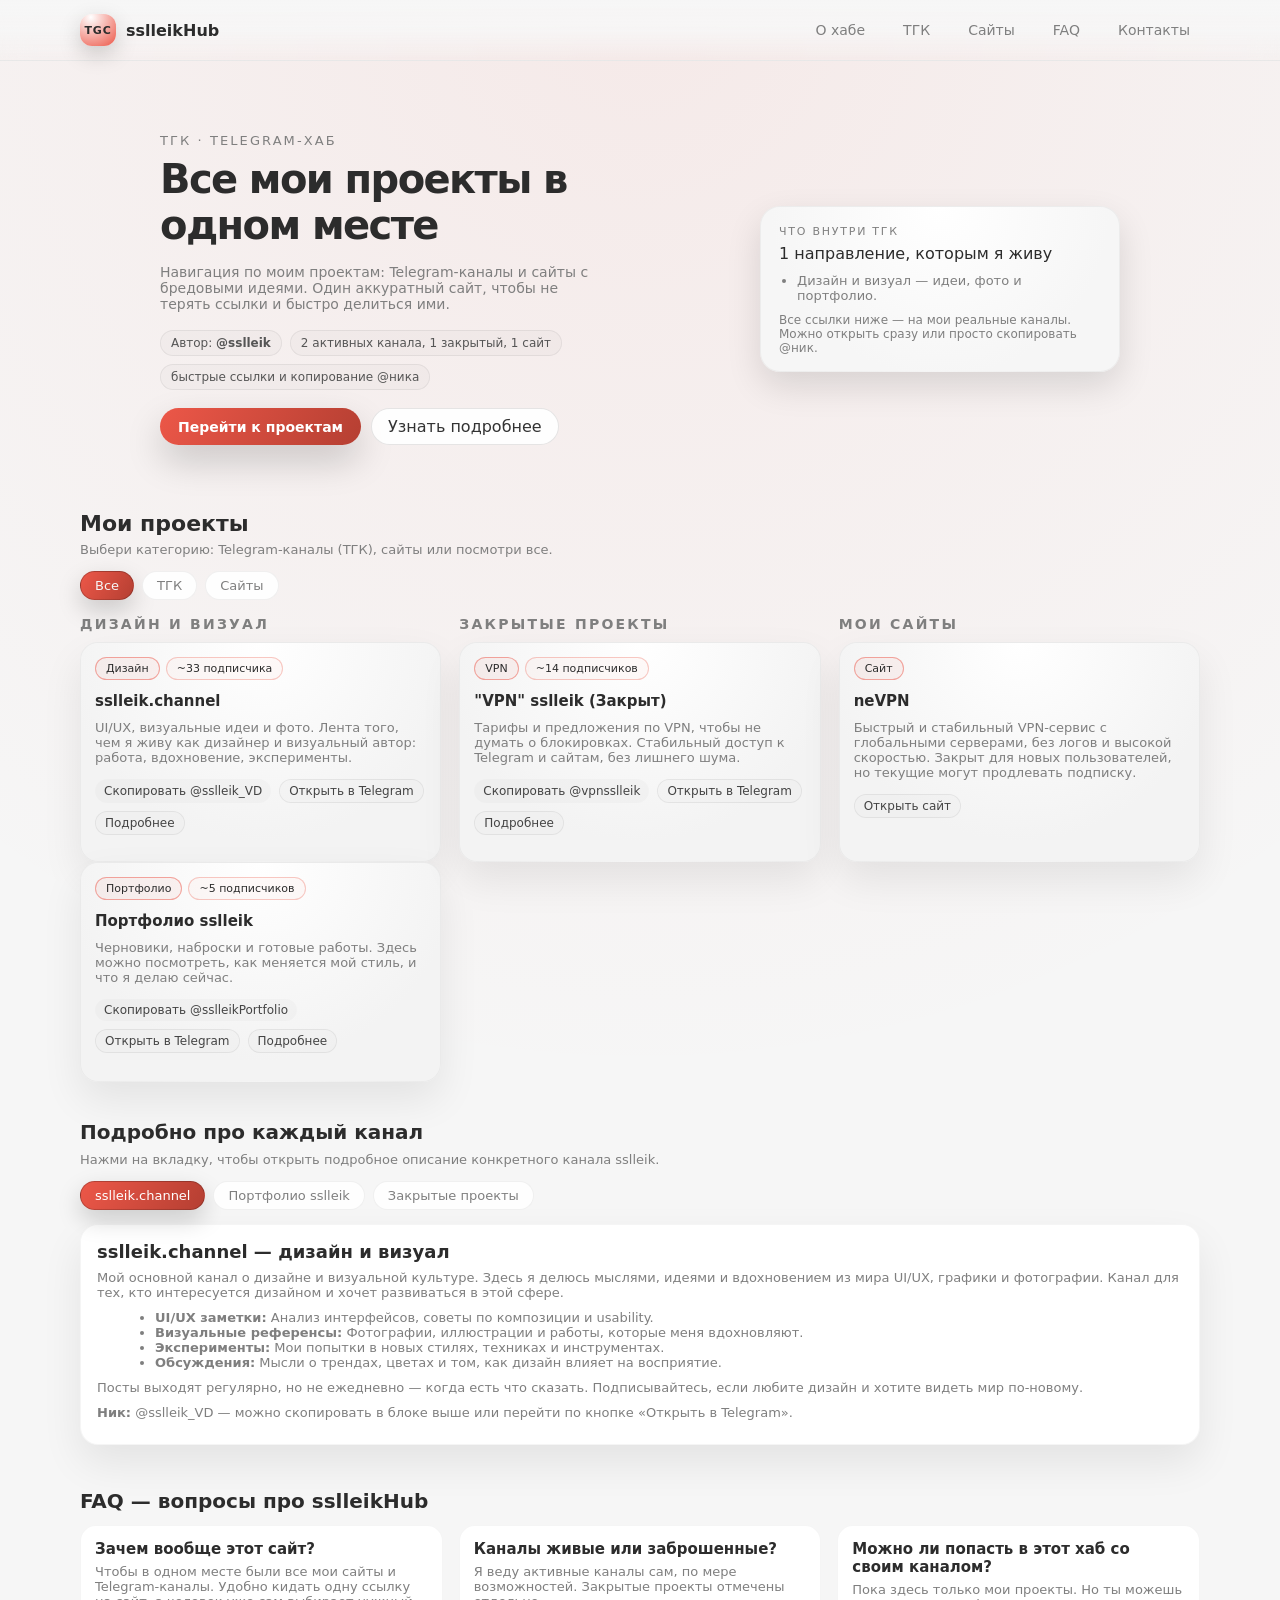
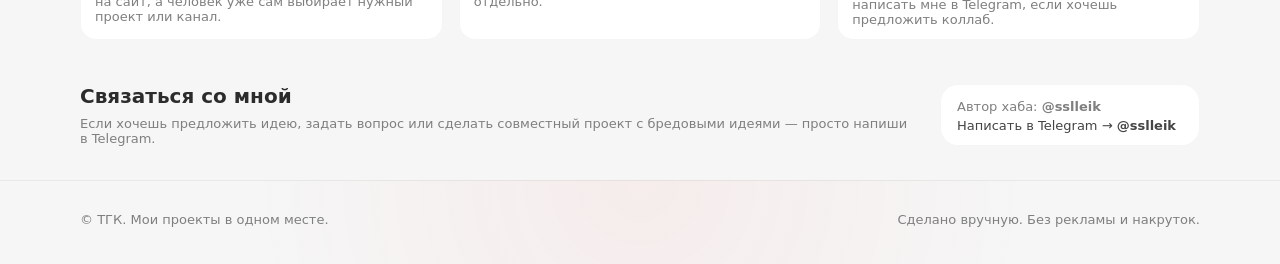
==== index.html @ 674338e8 "Add files via upload" ====
<!DOCTYPE html>
<html lang="ru">
<head>
  <meta charset="UTF-8" />
  <meta name="viewport" content="width=device-width, initial-scale=1.0" />
  <meta name="author" content="sslleik" />
  <meta name="description" content="ТГК — навигация по моим сайтам и Telegram-каналам: дизайн, портфолио и бредовые идеи." />
  <meta name="keywords" content="Telegram, каналы, ТГК, дизайн, портфолио" />
  <meta property="og:title" content="ТГК — мои проекты" />
  <meta property="og:description" content="Все мои Telegram‑каналы и сайты в одном месте" />
  <meta property="og:type" content="website" />
  <title>ТГК — мои проекты</title>
  <link rel="preload" href="styles.css" as="style" />
  <link rel="preload" href="styles.css" as="style" />
  <link rel="stylesheet" href="styles.css" />
  <link rel="preload" href="app.js" as="script" />
</head>
<body>
  <header class="site-header">
    <div class="container header-inner">
      <a href="index.html" class="logo">
        <span class="logo-mark">TGC</span>
        <span class="logo-text">sslleikHub</span>
      </a>
      <nav class="main-nav">
        <a href="index.html#about">О хабе</a>
        <a href="tgk.html">ТГК</a>
        <a href="sites.html">Сайты</a>
        <a href="index.html#faq">FAQ</a>
        <a href="index.html#contact">Контакты</a>
      </nav>
    </div>
  </header>

  <main>
    <section class="hero" id="about">
      <div class="container hero-inner">
        <div class="hero-text">
          <p class="hero-kicker">ТГК · Telegram‑хаб</p>
          <h1>Все мои проекты в одном месте</h1>
          <p class="hero-sub">
            Навигация по моим проектам: Telegram-каналы и сайты с бредовыми идеями.
            Один аккуратный сайт, чтобы не терять ссылки и быстро делиться ими.
          </p>
          <div class="hero-meta">
            <span>Автор: <strong>@sslleik</strong></span>
            <span>2 активных канала, 1 закрытый, 1 сайт</span>
            <span>быстрые ссылки и копирование @ника</span>
          </div>
          <div class="hero-actions">
            <a href="#catalog" class="hero-cta">Перейти к проектам</a>
            <button class="hero-ghost" data-scroll="#faq">Узнать подробнее</button>
          </div>
        </div>
        <div class="hero-panel">
          <div class="hero-panel-inner">
            <p class="hero-panel-label">Что внутри ТГК</p>
            <p class="hero-panel-title">1 направление, которым я живу</p>
            <ul class="hero-panel-list">
              <li>Дизайн и визуал — идеи, фото и портфолио.</li>
            </ul>
            <p class="hero-panel-note">
              Все ссылки ниже — на мои реальные каналы. Можно открыть сразу или
              просто скопировать @ник.
            </p>
          </div>
        </div>
      </div>
    </section>

    <section class="catalog" id="catalog">
      <div class="container">
        <div class="catalog-head">
          <h2>Мои проекты</h2>
          <p>Выбери категорию: Telegram-каналы (ТГК), сайты или посмотри все.</p>
        </div>

        <div class="catalog-tabs">
          <button class="tab-btn active" data-tab="all">Все</button>
          <button class="tab-btn" data-tab="tgk">ТГК</button>
          <button class="tab-btn" data-tab="sites">Сайты</button>
        </div>

        <div class="catalog-columns">
          <div class="catalog-column" data-tab-group="tgk">
            <h3>Дизайн и визуал</h3>

            <article class="card">
              <div class="card-header">
                <span class="pill">Дизайн</span>
                <span class="pill pill-light">~33 подписчика</span>
              </div>
              <h4>sslleik.channel</h4>
              <p>
                UI/UX, визуальные идеи и фото. Лента того, чем я живу как дизайнер и визуальный автор:
                работа, вдохновение, эксперименты.
              </p>
              <div class="card-footer">
                <button class="copy-handle" data-handle="@sslleik_VD">Скопировать @sslleik_VD</button>
                <a href="https://t.me/sslleik_VD" target="_blank" rel="noopener noreferrer">Открыть в Telegram</a>
                <a href="channel-sslleik.html">Подробнее</a>
              </div>
            </article>

            <article class="card">
              <div class="card-header">
                <span class="pill">Портфолио</span>
                <span class="pill pill-light">~5 подписчиков</span>
              </div>
              <h4>Портфолио sslleik</h4>
              <p>
                Черновики, наброски и готовые работы. Здесь можно посмотреть, как меняется мой стиль,
                и что я делаю сейчас.
              </p>
              <div class="card-footer">
                <button class="copy-handle" data-handle="@sslleikPortfolio">Скопировать @sslleikPortfolio</button>
                <a href="https://t.me/sslleikPortfolio" target="_blank" rel="noopener noreferrer">Открыть в Telegram</a>
                <a href="channel-portfolio.html">Подробнее</a>
              </div>
            </article>
          </div>

          <div class="catalog-column" data-tab-group="tgk">
            <h3>Закрытые проекты</h3>

            <article class="card">
              <div class="card-header">
                <span class="pill">VPN</span>
                <span class="pill pill-light">~14 подписчиков</span>
              </div>
              <h4>"VPN" sslleik (Закрыт)</h4>
              <p>
                Тарифы и предложения по VPN, чтобы не думать о блокировках.
                Стабильный доступ к Telegram и сайтам, без лишнего шума.
              </p>
              <div class="card-footer">
                <button class="copy-handle" data-handle="@vpnsslleik">Скопировать @vpnsslleik</button>
                <a href="https://t.me/vpnsslleik" target="_blank" rel="noopener noreferrer">Открыть в Telegram</a>
                <a href="channel-vpn.html">Подробнее</a>
              </div>
            </article>
          </div>

          <div class="catalog-column" data-tab-group="sites">
            <h3>Мои сайты</h3>
            <article class="card">
              <div class="card-header">
                <span class="pill">Сайт</span>
              </div>
              <h4>neVPN</h4>
              <p>
                Быстрый и стабильный VPN-сервис с глобальными серверами, без логов и высокой скоростью. Закрыт для новых пользователей, но текущие могут продлевать подписку.
              </p>
              <div class="card-footer">
                <a href="https://sslleik.github.io/neVPN/" target="_blank" rel="noopener noreferrer">Открыть сайт</a>
              </div>
            </article>
          </div>
        </div>
      </div>
    </section>

    <section class="channels-tabs-section">
      <div class="container">
        <h2>Подробно про каждый канал</h2>
        <p class="channels-tabs-sub">
          Нажми на вкладку, чтобы открыть подробное описание конкретного канала sslleik.
        </p>

        <div class="channels-tabs-nav">
          <button class="channel-tab active" data-panel="sslleik_VD">sslleik.channel</button>
          <button class="channel-tab" data-panel="portfolio">Портфолио sslleik</button>
          <button class="channel-tab" data-panel="closed">Закрытые проекты</button>
        </div>

        <div class="channels-panels">
          <article class="channel-panel active" data-panel="sslleik_VD">
            <h3>sslleik.channel — дизайн и визуал</h3>
            <p>
              Мой основной канал о дизайне и визуальной культуре. Здесь я делюсь мыслями, идеями и вдохновением из мира UI/UX, графики и фотографии. Канал для тех, кто интересуется дизайном и хочет развиваться в этой сфере.
            </p>
            <ul>
              <li><strong>UI/UX заметки:</strong> Анализ интерфейсов, советы по композиции и usability.</li>
              <li><strong>Визуальные референсы:</strong> Фотографии, иллюстрации и работы, которые меня вдохновляют.</li>
              <li><strong>Эксперименты:</strong> Мои попытки в новых стилях, техниках и инструментах.</li>
              <li><strong>Обсуждения:</strong> Мысли о трендах, цветах и том, как дизайн влияет на восприятие.</li>
            </ul>
            <p>
              Посты выходят регулярно, но не ежедневно — когда есть что сказать. Подписывайтесь, если любите дизайн и хотите видеть мир по-новому.
            </p>
            <p>
              <strong>Ник:</strong> @sslleik_VD — можно скопировать в блоке выше или перейти по кнопке «Открыть в Telegram».
            </p>
          </article>

          <article class="channel-panel" data-panel="portfolio">
            <h3>Портфолио sslleik — мои работы</h3>
            <p>
              Это мой рабочий дневник дизайнера. Здесь я показываю процесс создания проектов — от первых идей до финальных результатов. Канал для тех, кто хочет увидеть, как рождаются дизайны, и вдохновиться моим подходом.
            </p>
            <ul>
              <li><strong>Скриншоты работ:</strong> Интерфейсы, баннеры, логотипы и другие проекты.</li>
              <li><strong>До/после:</strong> Примеры редизайна чужих работ или улучшения своих старых проектов.</li>
              <li><strong>Процесс:</strong> Этапы работы, инструменты и решения проблем.</li>
              <li><strong>Рефлексия:</strong> Мысли о росте, ошибках и уроках, которые я извлекаю.</li>
            </ul>
            <p>
              Посты появляются по мере завершения проектов — от нескольких в неделю до пауз. Идеально для портфолио-просмотра или изучения workflow дизайнера.
            </p>
            <p>
              <strong>Ник:</strong> @sslleikPortfolio — удобно кидать, когда кто‑то просит показать работы.
            </p>
          </article>

          <article class="channel-panel" data-panel="closed">
            <h3>Закрытые проекты — VPN</h3>
            <p>
              Этот канал был посвящен VPN-сервисам для доступа к Telegram и другим ресурсам. Цель — помочь пользователям обходить блокировки без лишней суеты. Теперь канал закрыт, но информация осталась для справки.
            </p>
            <h4>"VPN" sslleik (Закрыт)</h4>
            <p>
              Канал был посвящен VPN-сервисам для доступа к Telegram и другим ресурсам. Цель — помочь пользователям обходить блокировки без лишней суеты.
            </p>
            <ul>
              <li><strong>Тарифы и условия:</strong> Прозрачные цены и правила использования.</li>
              <li><strong>Обновления:</strong> Информация о стабильности, новых серверах и продлении.</li>
              <li><strong>Советы:</strong> Как настроить VPN для максимальной эффективности.</li>
            </ul>
            <p>
              Канал был полезен для тех, кто сталкивался с ограничениями доступа. Теперь закрыт, но информация актуальна для понимания.
            </p>
            <p>
              <strong>Ник:</strong> @vpnsslleik
            </p>

          </article>
        </div>
      </div>
    </section>

    <section class="faq" id="faq">
      <div class="container">
        <h2>FAQ — вопросы про sslleikHub</h2>
        <div class="faq-grid">
          <div class="faq-item">
            <h3>Зачем вообще этот сайт?</h3>
            <p>
              Чтобы в одном месте были все мои сайты и Telegram‑каналы. Удобно кидать одну ссылку на сайт,
              а человек уже сам выбирает нужный проект или канал.
            </p>
          </div>
          <div class="faq-item">
            <h3>Каналы живые или заброшенные?</h3>
            <p>
              Я веду активные каналы сам, по мере возможностей. Закрытые проекты отмечены отдельно.
            </p>
          </div>
          <div class="faq-item">
            <h3>Можно ли попасть в этот хаб со своим каналом?</h3>
            <p>
              Пока здесь только мои проекты. Но ты можешь написать мне в Telegram, если
              хочешь предложить коллаб.
            </p>
          </div>
        </div>
      </div>
    </section>

    <section class="contact" id="contact">
      <div class="container contact-inner">
        <div>
          <h2>Связаться со мной</h2>
          <p>
            Если хочешь предложить идею, задать вопрос или сделать совместный проект с бредовыми идеями — 
            просто напиши в Telegram.
          </p>
        </div>
        <div class="contact-box">
          <p>Автор хаба: <strong>@sslleik</strong></p>
          <p>Написать в Telegram → <strong>@sslleik</strong></p>
        </div>
      </div>
    </section>
  </main>

  <footer class="site-footer">
    <div class="container footer-inner">
      <p>© ТГК. Мои проекты в одном месте.</p>
      <p>Сделано вручную. Без рекламы и накруток.</p>
    </div>
  </footer>

  <script src="app.js" defer></script>
  <script src="analytics-config.js" defer></script>
  <script src="analytics-v2.js" defer></script>
</body>
</html>
---- styles.css ----
:root {
  --bg: #f6f6f6;
  --bg-elevated: #ffffff;
  --accent: #ec5748;
  --accent-dark: #b53f32;
  --text: #2c2c2c;
  --muted: #7f7f7f;
  --radius-lg: 18px;
  --radius-md: 12px;
  --radius-pill: 999px;
  --shadow-soft: 0 18px 40px rgba(0, 0, 0, 0.25);
  --shadow-card: 0 18px 40px rgba(0, 0, 0, 0.08);
}

@keyframes fadeInUp {
  from {
    opacity: 0;
    transform: translateY(30px);
  }
  to {
    opacity: 1;
    transform: translateY(0);
  }
}

@keyframes pulse {
  0%, 100% {
    transform: scale(1);
  }
  50% {
    transform: scale(1.05);
  }
}

@keyframes slideInLeft {
  from {
    opacity: 0;
    transform: translateX(-30px);
  }
  to {
    opacity: 1;
    transform: translateX(0);
  }
}

@keyframes glow {
  0%, 100% {
    box-shadow: 0 0 5px rgba(236, 87, 72, 0.5);
  }
  50% {
    box-shadow: 0 0 20px rgba(236, 87, 72, 0.8), 0 0 30px rgba(236, 87, 72, 0.6);
  }
}

@keyframes float {
  0%, 100% {
    transform: translateY(0px);
  }
  50% {
    transform: translateY(-10px);
  }
}

@keyframes slideInRight {
  from {
    opacity: 0;
    transform: translateX(30px);
  }
  to {
    opacity: 1;
    transform: translateX(0);
  }
}

*,
*::before,
*::after {
  box-sizing: border-box;
}

body {
  margin: 0;
  font-family: system-ui, -apple-system, BlinkMacSystemFont, "SF Pro Text",
    "Segoe UI", Roboto, sans-serif;
  background:
    radial-gradient(circle at top, rgba(236, 87, 72, 0.08), transparent 55%),
    #f6f6f6;
  color: var(--text);
  -webkit-font-smoothing: antialiased;
}

a {
  color: inherit;
  text-decoration: none;
}

button {
  font: inherit;
}

.container {
  width: min(1120px, 100% - 32px);
  margin-inline: auto;
}

.site-header {
  position: sticky;
  top: 0;
  z-index: 20;
  backdrop-filter: blur(14px);
  background: linear-gradient(
    to bottom,
    rgba(246, 246, 246, 0.98),
    rgba(246, 246, 246, 0.9),
    transparent
  );
  border-bottom: 1px solid rgba(0, 0, 0, 0.06);
}

.header-inner {
  display: flex;
  align-items: center;
  justify-content: space-between;
  padding-block: 14px;
}

.logo {
  display: inline-flex;
  align-items: center;
  gap: 10px;
}

.logo-mark {
  width: 36px;
  height: 32px;
  border-radius: 12px;
  background: radial-gradient(circle at 30% 10%, #ffffff, #ec5748);
  display: inline-flex;
  align-items: center;
  justify-content: center;
  color: #2c2c2c;
  font-weight: 700;
  letter-spacing: 0.08em;
  font-size: 11px;
  box-shadow: 0 8px 22px rgba(0, 0, 0, 0.18);
  animation: pulse 3s infinite;
}

.logo-text {
  font-weight: 600;
  font-size: 16px;
}

.main-nav {
  display: flex;
  gap: 18px;
  font-size: 14px;
  animation: slideInRight 1s ease-out 0.5s both;
}

.main-nav a {
  padding: 6px 10px;
  border-radius: 999px;
  color: var(--muted);
  transition: background 0.2s ease, color 0.2s ease, transform 0.1s ease;
}

.main-nav a:hover {
  background: rgba(236, 87, 72, 0.1);
  color: #1f1f1f;
  transform: translateY(-1px);
}

.hero {
  padding: 72px 0 40px;
  animation: fadeInUp 1s ease-out;
}

.hero-inner {
  display: flex;
  justify-content: space-between;
  align-items: center;
  gap: 40px;
  max-width: 960px;
}

.hero-text {
  max-width: 520px;
}

.hero-kicker {
  margin: 0 0 8px;
  font-size: 13px;
  text-transform: uppercase;
  letter-spacing: 0.16em;
  color: var(--muted);
}

.hero-text h1 {
  margin: 0 0 16px;
  font-size: clamp(32px, 4vw, 40px);
  letter-spacing: -0.04em;
}

.hero-sub {
  margin: 0;
  color: var(--muted);
  font-size: 14px;
  max-width: 440px;
}

.hero-meta {
  margin-top: 18px;
  display: flex;
  flex-wrap: wrap;
  gap: 8px;
  font-size: 12px;
  color: #555;
}

.hero-meta span {
  padding: 5px 10px;
  border-radius: 999px;
  background: rgba(0, 0, 0, 0.02);
  border: 1px solid rgba(0, 0, 0, 0.06);
}

.hero-actions {
  margin-top: 18px;
  display: flex;
  flex-wrap: wrap;
  gap: 10px;
}

.hero-cta {
  display: inline-flex;
  align-items: center;
  justify-content: center;
  padding: 9px 18px;
  border-radius: 999px;
  background: linear-gradient(120deg, var(--accent), var(--accent-dark));
  color: #ffffff;
  font-size: 14px;
  font-weight: 600;
  box-shadow: 0 16px 36px rgba(0, 0, 0, 0.18);
  animation: pulse 2s infinite;
}

.hero-cta:hover {
  filter: brightness(1.03);
  animation: glow 1s ease-in-out infinite;
}

.hero-ghost {
  border-radius: 999px;
  padding: 8px 16px;
  border: 1px solid rgba(0, 0, 0, 0.1);
  background: rgba(255, 255, 255, 0.9);
  color: #333;
  cursor: pointer;
}

.hero-panel {
  flex: 1;
  max-width: 360px;
}

.hero-panel-inner {
  border-radius: 20px;
  padding: 18px 18px 16px;
  background: radial-gradient(circle at top, #ffffff, #f6f6f6 70%);
  box-shadow: 0 14px 35px rgba(0, 0, 0, 0.12);
  border: 1px solid rgba(0, 0, 0, 0.04);
  animation: float 3s ease-in-out infinite;
}

.hero-panel-label {
  margin: 0 0 6px;
  font-size: 11px;
  text-transform: uppercase;
  letter-spacing: 0.16em;
  color: var(--muted);
}

.hero-panel-title {
  margin: 0 0 10px;
  font-size: 16px;
}

.hero-panel-list {
  margin: 0 0 10px;
  padding-left: 18px;
  font-size: 13px;
  color: var(--muted);
}

.hero-panel-note {
  margin: 0;
  font-size: 12px;
  color: var(--muted);
}

.catalog {
  padding: 26px 0 14px;
  animation: fadeInUp 1s ease-out 0.2s both;
}

.catalog-head h2 {
  margin: 0 0 6px;
  font-size: 22px;
}

.catalog-head p {
  margin: 0 0 14px;
  font-size: 13px;
  color: var(--muted);
}

.catalog-tabs {
  display: flex;
  flex-wrap: wrap;
  gap: 8px;
  margin-bottom: 16px;
  animation: slideInLeft 0.8s ease-out 0.3s both;
}

.tab-btn {
  padding: 6px 14px;
  border-radius: 999px;
  border: 1px solid rgba(0, 0, 0, 0.06);
  background: rgba(255, 255, 255, 0.9);
  color: var(--muted);
  font-size: 13px;
  cursor: pointer;
  transition: background 0.2s ease, color 0.2s ease, border-color 0.2s ease,
    box-shadow 0.2s ease, transform 0.1s ease;
}

.tab-btn.active {
  background: linear-gradient(120deg, var(--accent), var(--accent-dark));
  color: #f6f6f6;
  border-color: rgba(0, 0, 0, 0.2);
  box-shadow: 0 10px 24px rgba(0, 0, 0, 0.18);
}

.tab-btn:hover:not(.active) {
  border-color: rgba(236, 87, 72, 0.5);
  color: var(--text);
  transform: translateY(-1px);
}

.catalog-columns {
  display: grid;
  grid-template-columns: repeat(3, minmax(0, 1fr));
  gap: 18px;
}

.catalog-column h3 {
  margin: 0 0 10px;
  font-size: 14px;
  text-transform: uppercase;
  letter-spacing: 0.16em;
  color: var(--muted);
}

.card {
  background: radial-gradient(circle at top, #ffffff, #f3f3f3 70%);
  border-radius: 18px;
  padding: 14px 14px 12px;
  box-shadow: var(--shadow-card);
  display: flex;
  flex-direction: column;
  gap: 8px;
  border: 1px solid rgba(0, 0, 0, 0.04);
  min-height: 220px;
  transition: transform 0.3s ease, box-shadow 0.3s ease;
}

.card:hover {
  transform: translateY(-8px) scale(1.02);
  box-shadow: 0 25px 50px rgba(0, 0, 0, 0.15);
  animation: glow 1s ease-in-out infinite;
}

.card-header {
  display: flex;
  flex-wrap: wrap;
  gap: 6px;
  font-size: 11px;
}

.pill {
  padding: 4px 10px;
  border-radius: 999px;
  background: rgba(236, 87, 72, 0.06);
  border: 1px solid rgba(236, 87, 72, 0.5);
}

.pill-light {
  background: rgba(236, 87, 72, 0.03);
  border-color: rgba(236, 87, 72, 0.3);
}

.card h4 {
  margin: 4px 0 2px;
  font-size: 15px;
}

.card p {
  margin: 0;
  font-size: 13px;
  color: var(--muted);
}

.card-footer {
  margin-top: 6px;
  display: flex;
  flex-wrap: wrap;
  gap: 8px;
  font-size: 12px;
  color: #444;
}

.card-footer span,
.card-footer a,
.card-footer button {
  padding: 4px 9px;
  border-radius: 999px;
  background: rgba(0, 0, 0, 0.01);
  border: 1px solid rgba(0, 0, 0, 0.06);
  cursor: pointer;
}

.card-footer a {
  text-decoration: none;
}

.card-footer button {
  border: none;
  font: inherit;
  color: inherit;
  background: rgba(0, 0, 0, 0.02);
  transition: background 0.2s ease, transform 0.1s ease;
}

.card-footer button:hover {
  background: rgba(0, 0, 0, 0.05);
  transform: scale(1.05);
}

.card-footer button.copied {
  background: linear-gradient(120deg, var(--accent), var(--accent-dark));
  color: #ffffff;
  border-color: rgba(0, 0, 0, 0.3);
}

.faq {
  padding: 28px 0 16px;
  animation: fadeInUp 1s ease-out 0.6s both;
}

.faq h2 {
  margin: 0 0 12px;
  font-size: 20px;
}

.other-sites {
  padding: 28px 0 16px;
  animation: fadeInUp 1s ease-out 0.7s both;
}

.other-sites h2 {
  margin: 0 0 8px;
  font-size: 20px;
}

.other-sites p {
  margin: 0 0 16px;
  color: var(--muted);
}

.sites-grid {
  display: grid;
  grid-template-columns: repeat(auto-fit, minmax(250px, 1fr));
  gap: 16px;
}

.site-card {
  background: var(--bg-elevated);
  border-radius: var(--radius-lg);
  padding: 16px;
  box-shadow: var(--shadow-card);
  border: 1px solid rgba(0, 0, 0, 0.04);
}

.site-card h3 {
  margin: 0 0 8px;
  font-size: 16px;
}

.site-card p {
  margin: 0 0 12px;
  color: var(--muted);
  font-size: 14px;
}

.site-card a {
  color: var(--accent);
  text-decoration: none;
  font-weight: 500;
}

.site-card a:hover {
  text-decoration: underline;
}

.faq-grid {
  display: grid;
  grid-template-columns: repeat(3, minmax(0, 1fr));
  gap: 16px;
}

.faq-item {
  padding: 14px 14px 12px;
  border-radius: 16px;
  background: var(--bg-elevated);
  border: 1px solid rgba(0, 0, 0, 0.04);
}

.faq-item h3 {
  margin: 0 0 6px;
  font-size: 15px;
}

.faq-item p {
  margin: 0;
  font-size: 13px;
  color: var(--muted);
}

.channels-tabs-section {
  padding: 24px 0 16px;
  animation: fadeInUp 1s ease-out 0.4s both;
}

.channels-tabs-section h2 {
  margin: 0 0 8px;
  font-size: 20px;
}

.channels-tabs-sub {
  margin: 0 0 14px;
  font-size: 13px;
  color: var(--muted);
}

.channels-tabs-nav {
  display: flex;
  flex-wrap: wrap;
  gap: 8px;
  margin-bottom: 14px;
  animation: slideInLeft 0.8s ease-out 0.5s both;
}

.channel-tab {
  padding: 6px 14px;
  border-radius: 999px;
  border: 1px solid rgba(0, 0, 0, 0.06);
  background: rgba(255, 255, 255, 0.9);
  color: var(--muted);
  font-size: 13px;
  cursor: pointer;
  transition: background 0.2s ease, color 0.2s ease, border-color 0.2s ease,
    box-shadow 0.2s ease, transform 0.1s ease;
}

.channel-tab.active {
  background: linear-gradient(120deg, var(--accent), var(--accent-dark));
  color: #ffffff;
  border-color: rgba(0, 0, 0, 0.2);
  box-shadow: 0 10px 24px rgba(0, 0, 0, 0.18);
}

.channel-tab:hover:not(.active) {
  border-color: rgba(236, 87, 72, 0.5);
  color: var(--text);
  transform: translateY(-1px);
}

.channels-panels {
  border-radius: 18px;
  background: var(--bg-elevated);
  box-shadow: var(--shadow-card);
  border: 1px solid rgba(0, 0, 0, 0.04);
  padding: 16px 16px 14px;
}

.channel-panel {
  opacity: 0;
  transform: translateY(10px);
  transition: opacity 0.3s ease, transform 0.3s ease;
  display: none;
}

.channel-panel.active {
  opacity: 1;
  transform: translateY(0);
  display: block;
}

.channel-panel h3 {
  margin: 0 0 8px;
  font-size: 18px;
}

.channel-panel p {
  margin: 0 0 10px;
  font-size: 13px;
  color: var(--muted);
}

.channel-panel ul {
  margin: 0 0 10px 18px;
  font-size: 13px;
  color: var(--muted);
}

.contact {
  padding: 28px 0 24px;
  animation: fadeInUp 1s ease-out 0.8s both;
}

.contact-inner {
  display: flex;
  justify-content: space-between;
  gap: 24px;
  align-items: center;
}

.contact-inner h2 {
  margin: 0 0 8px;
  font-size: 20px;
}

.contact-inner p {
  margin: 0;
  font-size: 13px;
  color: var(--muted);
}

.contact-box {
  padding: 14px 16px 12px;
  border-radius: 18px;
  background: var(--bg-elevated);
  border: 1px solid rgba(0, 0, 0, 0.04);
  font-size: 13px;
  min-width: 260px;
}

.contact-box p + p {
  margin-top: 4px;
  color: #444;
}

.site-footer {
  margin-top: 10px;
  padding: 18px 0 24px;
  border-top: 1px solid rgba(0, 0, 0, 0.06);
  background: radial-gradient(
    circle at top,
    rgba(236, 87, 72, 0.06),
    transparent 60%
  );
}

.footer-inner {
  display: flex;
  flex-wrap: wrap;
  justify-content: space-between;
  gap: 8px;
  font-size: 13px;
  color: var(--muted);
}

.footer-inner a {
  color: var(--accent);
}

@media (max-width: 980px) {
  .hero-inner {
    flex-direction: column;
    align-items: flex-start;
    gap: 24px;
  }

  .hero-panel {
    max-width: none;
    width: 100%;
  }

  .hero-text h1 {
    font-size: 28px;
  }

  .faq-grid {
    grid-template-columns: repeat(2, minmax(0, 1fr));
  }

  .catalog-columns {
    grid-template-columns: repeat(2, minmax(0, 1fr));
  }

  .channels-panels {
    padding: 14px 14px 12px;
  }

  .contact-inner {
    flex-direction: column;
  }

  .container {
    padding: 0 16px;
  }
}

@media (max-width: 720px) {
  .site-header {
    padding: 12px 0;
    position: sticky;
    top: 0;
    z-index: 100;
    background: rgba(255, 255, 255, 0.95);
    backdrop-filter: blur(10px);
    box-shadow: 0 2px 8px rgba(0, 0, 0, 0.08);
  }

  .header-inner {
    gap: 10px;
  }

  .logo-mark {
    width: 32px;
    height: 28px;
    font-size: 10px;
  }

  .logo-text {
    font-size: 14px;
  }

  .main-nav {
    display: none;
  }

  .hero {
    padding-top: 40px;
    padding-bottom: 32px;
  }

  .hero-inner {
    gap: 16px;
    flex-direction: column-reverse;
  }

  .hero-text h1 {
    font-size: 24px;
    line-height: 1.2;
    margin: 0 0 12px;
  }

  .hero-kicker {
    font-size: 12px;
  }

  .hero-sub {
    font-size: 13px;
    line-height: 1.4;
  }

  .hero-meta {
    flex-direction: column;
    gap: 6px;
    font-size: 12px;
  }

  .hero-actions {
    flex-direction: column;
    gap: 8px;
  }

  .hero-cta, .hero-ghost {
    width: 100%;
    padding: 10px 14px;
    font-size: 13px;
  }

  .hero-panel {
    width: 100%;
    max-width: none;
  }

  .catalog {
    padding: 20px 0 12px;
  }

  .catalog-head h2 {
    font-size: 18px;
  }

  .catalog-head p {
    font-size: 13px;
  }

  .catalog-tabs {
    gap: 8px;
  }

  .tab-btn {
    padding: 7px 12px;
    font-size: 12px;
  }

  .catalog-column h3 {
    font-size: 16px;
    margin-bottom: 12px;
  }

  .card {
    padding: 12px 12px 10px;
    gap: 6px;
    min-height: 200px;
  }

  .card-header {
    gap: 6px;
  }

  .pill {
    padding: 4px 8px;
    font-size: 11px;
  }

  .card h4 {
    font-size: 14px;
    margin: 0 0 4px;
  }

  .card p {
    font-size: 12px;
    line-height: 1.4;
  }

  .card-footer {
    gap: 6px;
    flex-wrap: wrap;
  }

  .card-footer button, .card-footer a {
    font-size: 11px;
    padding: 6px 10px;
  }

  .channels-tabs-section {
    padding: 20px 0 16px;
  }

  .channels-tabs-section h2 {
    font-size: 18px;
  }

  .channels-tabs-nav {
    gap: 8px;
    flex-wrap: wrap;
  }

  .channel-tab {
    padding: 8px 12px;
    font-size: 12px;
  }

  .channel-panel h3 {
    font-size: 16px;
  }

  .channel-panel p, .channel-panel li {
    font-size: 13px;
    line-height: 1.5;
  }

  .faq {
    padding: 20px 0 16px;
  }

  .faq h2 {
    font-size: 18px;
  }

  .faq-grid {
    grid-template-columns: minmax(0, 1fr);
    gap: 12px;
  }

  .faq-item h3 {
    font-size: 14px;
  }

  .faq-item p {
    font-size: 12px;
  }

  .contact {
    padding: 20px 0 20px;
  }

  .contact h2 {
    font-size: 18px;
  }

  .contact-inner {
    flex-direction: column;
    align-items: flex-start;
    gap: 16px;
  }

  .contact-box {
    width: 100%;
  }

  .contact p {
    font-size: 13px;
  }

  .site-footer {
    padding: 16px 0;
  }

  .footer-inner p {
    font-size: 12px;
  }

  .container {
    padding: 0 12px;
  }
}
---- styles.css ----
:root {
  --bg: #f6f6f6;
  --bg-elevated: #ffffff;
  --accent: #ec5748;
  --accent-dark: #b53f32;
  --text: #2c2c2c;
  --muted: #7f7f7f;
  --radius-lg: 18px;
  --radius-md: 12px;
  --radius-pill: 999px;
  --shadow-soft: 0 18px 40px rgba(0, 0, 0, 0.25);
  --shadow-card: 0 18px 40px rgba(0, 0, 0, 0.08);
}

@keyframes fadeInUp {
  from {
    opacity: 0;
    transform: translateY(30px);
  }
  to {
    opacity: 1;
    transform: translateY(0);
  }
}

@keyframes pulse {
  0%, 100% {
    transform: scale(1);
  }
  50% {
    transform: scale(1.05);
  }
}

@keyframes slideInLeft {
  from {
    opacity: 0;
    transform: translateX(-30px);
  }
  to {
    opacity: 1;
    transform: translateX(0);
  }
}

@keyframes glow {
  0%, 100% {
    box-shadow: 0 0 5px rgba(236, 87, 72, 0.5);
  }
  50% {
    box-shadow: 0 0 20px rgba(236, 87, 72, 0.8), 0 0 30px rgba(236, 87, 72, 0.6);
  }
}

@keyframes float {
  0%, 100% {
    transform: translateY(0px);
  }
  50% {
    transform: translateY(-10px);
  }
}

@keyframes slideInRight {
  from {
    opacity: 0;
    transform: translateX(30px);
  }
  to {
    opacity: 1;
    transform: translateX(0);
  }
}

*,
*::before,
*::after {
  box-sizing: border-box;
}

body {
  margin: 0;
  font-family: system-ui, -apple-system, BlinkMacSystemFont, "SF Pro Text",
    "Segoe UI", Roboto, sans-serif;
  background:
    radial-gradient(circle at top, rgba(236, 87, 72, 0.08), transparent 55%),
    #f6f6f6;
  color: var(--text);
  -webkit-font-smoothing: antialiased;
}

a {
  color: inherit;
  text-decoration: none;
}

button {
  font: inherit;
}

.container {
  width: min(1120px, 100% - 32px);
  margin-inline: auto;
}

.site-header {
  position: sticky;
  top: 0;
  z-index: 20;
  backdrop-filter: blur(14px);
  background: linear-gradient(
    to bottom,
    rgba(246, 246, 246, 0.98),
    rgba(246, 246, 246, 0.9),
    transparent
  );
  border-bottom: 1px solid rgba(0, 0, 0, 0.06);
}

.header-inner {
  display: flex;
  align-items: center;
  justify-content: space-between;
  padding-block: 14px;
}

.logo {
  display: inline-flex;
  align-items: center;
  gap: 10px;
}

.logo-mark {
  width: 36px;
  height: 32px;
  border-radius: 12px;
  background: radial-gradient(circle at 30% 10%, #ffffff, #ec5748);
  display: inline-flex;
  align-items: center;
  justify-content: center;
  color: #2c2c2c;
  font-weight: 700;
  letter-spacing: 0.08em;
  font-size: 11px;
  box-shadow: 0 8px 22px rgba(0, 0, 0, 0.18);
  animation: pulse 3s infinite;
}

.logo-text {
  font-weight: 600;
  font-size: 16px;
}

.main-nav {
  display: flex;
  gap: 18px;
  font-size: 14px;
  animation: slideInRight 1s ease-out 0.5s both;
}

.main-nav a {
  padding: 6px 10px;
  border-radius: 999px;
  color: var(--muted);
  transition: background 0.2s ease, color 0.2s ease, transform 0.1s ease;
}

.main-nav a:hover {
  background: rgba(236, 87, 72, 0.1);
  color: #1f1f1f;
  transform: translateY(-1px);
}

.hero {
  padding: 72px 0 40px;
  animation: fadeInUp 1s ease-out;
}

.hero-inner {
  display: flex;
  justify-content: space-between;
  align-items: center;
  gap: 40px;
  max-width: 960px;
}

.hero-text {
  max-width: 520px;
}

.hero-kicker {
  margin: 0 0 8px;
  font-size: 13px;
  text-transform: uppercase;
  letter-spacing: 0.16em;
  color: var(--muted);
}

.hero-text h1 {
  margin: 0 0 16px;
  font-size: clamp(32px, 4vw, 40px);
  letter-spacing: -0.04em;
}

.hero-sub {
  margin: 0;
  color: var(--muted);
  font-size: 14px;
  max-width: 440px;
}

.hero-meta {
  margin-top: 18px;
  display: flex;
  flex-wrap: wrap;
  gap: 8px;
  font-size: 12px;
  color: #555;
}

.hero-meta span {
  padding: 5px 10px;
  border-radius: 999px;
  background: rgba(0, 0, 0, 0.02);
  border: 1px solid rgba(0, 0, 0, 0.06);
}

.hero-actions {
  margin-top: 18px;
  display: flex;
  flex-wrap: wrap;
  gap: 10px;
}

.hero-cta {
  display: inline-flex;
  align-items: center;
  justify-content: center;
  padding: 9px 18px;
  border-radius: 999px;
  background: linear-gradient(120deg, var(--accent), var(--accent-dark));
  color: #ffffff;
  font-size: 14px;
  font-weight: 600;
  box-shadow: 0 16px 36px rgba(0, 0, 0, 0.18);
  animation: pulse 2s infinite;
}

.hero-cta:hover {
  filter: brightness(1.03);
  animation: glow 1s ease-in-out infinite;
}

.hero-ghost {
  border-radius: 999px;
  padding: 8px 16px;
  border: 1px solid rgba(0, 0, 0, 0.1);
  background: rgba(255, 255, 255, 0.9);
  color: #333;
  cursor: pointer;
}

.hero-panel {
  flex: 1;
  max-width: 360px;
}

.hero-panel-inner {
  border-radius: 20px;
  padding: 18px 18px 16px;
  background: radial-gradient(circle at top, #ffffff, #f6f6f6 70%);
  box-shadow: 0 14px 35px rgba(0, 0, 0, 0.12);
  border: 1px solid rgba(0, 0, 0, 0.04);
  animation: float 3s ease-in-out infinite;
}

.hero-panel-label {
  margin: 0 0 6px;
  font-size: 11px;
  text-transform: uppercase;
  letter-spacing: 0.16em;
  color: var(--muted);
}

.hero-panel-title {
  margin: 0 0 10px;
  font-size: 16px;
}

.hero-panel-list {
  margin: 0 0 10px;
  padding-left: 18px;
  font-size: 13px;
  color: var(--muted);
}

.hero-panel-note {
  margin: 0;
  font-size: 12px;
  color: var(--muted);
}

.catalog {
  padding: 26px 0 14px;
  animation: fadeInUp 1s ease-out 0.2s both;
}

.catalog-head h2 {
  margin: 0 0 6px;
  font-size: 22px;
}

.catalog-head p {
  margin: 0 0 14px;
  font-size: 13px;
  color: var(--muted);
}

.catalog-tabs {
  display: flex;
  flex-wrap: wrap;
  gap: 8px;
  margin-bottom: 16px;
  animation: slideInLeft 0.8s ease-out 0.3s both;
}

.tab-btn {
  padding: 6px 14px;
  border-radius: 999px;
  border: 1px solid rgba(0, 0, 0, 0.06);
  background: rgba(255, 255, 255, 0.9);
  color: var(--muted);
  font-size: 13px;
  cursor: pointer;
  transition: background 0.2s ease, color 0.2s ease, border-color 0.2s ease,
    box-shadow 0.2s ease, transform 0.1s ease;
}

.tab-btn.active {
  background: linear-gradient(120deg, var(--accent), var(--accent-dark));
  color: #f6f6f6;
  border-color: rgba(0, 0, 0, 0.2);
  box-shadow: 0 10px 24px rgba(0, 0, 0, 0.18);
}

.tab-btn:hover:not(.active) {
  border-color: rgba(236, 87, 72, 0.5);
  color: var(--text);
  transform: translateY(-1px);
}

.catalog-columns {
  display: grid;
  grid-template-columns: repeat(3, minmax(0, 1fr));
  gap: 18px;
}

.catalog-column h3 {
  margin: 0 0 10px;
  font-size: 14px;
  text-transform: uppercase;
  letter-spacing: 0.16em;
  color: var(--muted);
}

.card {
  background: radial-gradient(circle at top, #ffffff, #f3f3f3 70%);
  border-radius: 18px;
  padding: 14px 14px 12px;
  box-shadow: var(--shadow-card);
  display: flex;
  flex-direction: column;
  gap: 8px;
  border: 1px solid rgba(0, 0, 0, 0.04);
  min-height: 220px;
  transition: transform 0.3s ease, box-shadow 0.3s ease;
}

.card:hover {
  transform: translateY(-8px) scale(1.02);
  box-shadow: 0 25px 50px rgba(0, 0, 0, 0.15);
  animation: glow 1s ease-in-out infinite;
}

.card-header {
  display: flex;
  flex-wrap: wrap;
  gap: 6px;
  font-size: 11px;
}

.pill {
  padding: 4px 10px;
  border-radius: 999px;
  background: rgba(236, 87, 72, 0.06);
  border: 1px solid rgba(236, 87, 72, 0.5);
}

.pill-light {
  background: rgba(236, 87, 72, 0.03);
  border-color: rgba(236, 87, 72, 0.3);
}

.card h4 {
  margin: 4px 0 2px;
  font-size: 15px;
}

.card p {
  margin: 0;
  font-size: 13px;
  color: var(--muted);
}

.card-footer {
  margin-top: 6px;
  display: flex;
  flex-wrap: wrap;
  gap: 8px;
  font-size: 12px;
  color: #444;
}

.card-footer span,
.card-footer a,
.card-footer button {
  padding: 4px 9px;
  border-radius: 999px;
  background: rgba(0, 0, 0, 0.01);
  border: 1px solid rgba(0, 0, 0, 0.06);
  cursor: pointer;
}

.card-footer a {
  text-decoration: none;
}

.card-footer button {
  border: none;
  font: inherit;
  color: inherit;
  background: rgba(0, 0, 0, 0.02);
  transition: background 0.2s ease, transform 0.1s ease;
}

.card-footer button:hover {
  background: rgba(0, 0, 0, 0.05);
  transform: scale(1.05);
}

.card-footer button.copied {
  background: linear-gradient(120deg, var(--accent), var(--accent-dark));
  color: #ffffff;
  border-color: rgba(0, 0, 0, 0.3);
}

.faq {
  padding: 28px 0 16px;
  animation: fadeInUp 1s ease-out 0.6s both;
}

.faq h2 {
  margin: 0 0 12px;
  font-size: 20px;
}

.other-sites {
  padding: 28px 0 16px;
  animation: fadeInUp 1s ease-out 0.7s both;
}

.other-sites h2 {
  margin: 0 0 8px;
  font-size: 20px;
}

.other-sites p {
  margin: 0 0 16px;
  color: var(--muted);
}

.sites-grid {
  display: grid;
  grid-template-columns: repeat(auto-fit, minmax(250px, 1fr));
  gap: 16px;
}

.site-card {
  background: var(--bg-elevated);
  border-radius: var(--radius-lg);
  padding: 16px;
  box-shadow: var(--shadow-card);
  border: 1px solid rgba(0, 0, 0, 0.04);
}

.site-card h3 {
  margin: 0 0 8px;
  font-size: 16px;
}

.site-card p {
  margin: 0 0 12px;
  color: var(--muted);
  font-size: 14px;
}

.site-card a {
  color: var(--accent);
  text-decoration: none;
  font-weight: 500;
}

.site-card a:hover {
  text-decoration: underline;
}

.faq-grid {
  display: grid;
  grid-template-columns: repeat(3, minmax(0, 1fr));
  gap: 16px;
}

.faq-item {
  padding: 14px 14px 12px;
  border-radius: 16px;
  background: var(--bg-elevated);
  border: 1px solid rgba(0, 0, 0, 0.04);
}

.faq-item h3 {
  margin: 0 0 6px;
  font-size: 15px;
}

.faq-item p {
  margin: 0;
  font-size: 13px;
  color: var(--muted);
}

.channels-tabs-section {
  padding: 24px 0 16px;
  animation: fadeInUp 1s ease-out 0.4s both;
}

.channels-tabs-section h2 {
  margin: 0 0 8px;
  font-size: 20px;
}

.channels-tabs-sub {
  margin: 0 0 14px;
  font-size: 13px;
  color: var(--muted);
}

.channels-tabs-nav {
  display: flex;
  flex-wrap: wrap;
  gap: 8px;
  margin-bottom: 14px;
  animation: slideInLeft 0.8s ease-out 0.5s both;
}

.channel-tab {
  padding: 6px 14px;
  border-radius: 999px;
  border: 1px solid rgba(0, 0, 0, 0.06);
  background: rgba(255, 255, 255, 0.9);
  color: var(--muted);
  font-size: 13px;
  cursor: pointer;
  transition: background 0.2s ease, color 0.2s ease, border-color 0.2s ease,
    box-shadow 0.2s ease, transform 0.1s ease;
}

.channel-tab.active {
  background: linear-gradient(120deg, var(--accent), var(--accent-dark));
  color: #ffffff;
  border-color: rgba(0, 0, 0, 0.2);
  box-shadow: 0 10px 24px rgba(0, 0, 0, 0.18);
}

.channel-tab:hover:not(.active) {
  border-color: rgba(236, 87, 72, 0.5);
  color: var(--text);
  transform: translateY(-1px);
}

.channels-panels {
  border-radius: 18px;
  background: var(--bg-elevated);
  box-shadow: var(--shadow-card);
  border: 1px solid rgba(0, 0, 0, 0.04);
  padding: 16px 16px 14px;
}

.channel-panel {
  opacity: 0;
  transform: translateY(10px);
  transition: opacity 0.3s ease, transform 0.3s ease;
  display: none;
}

.channel-panel.active {
  opacity: 1;
  transform: translateY(0);
  display: block;
}

.channel-panel h3 {
  margin: 0 0 8px;
  font-size: 18px;
}

.channel-panel p {
  margin: 0 0 10px;
  font-size: 13px;
  color: var(--muted);
}

.channel-panel ul {
  margin: 0 0 10px 18px;
  font-size: 13px;
  color: var(--muted);
}

.contact {
  padding: 28px 0 24px;
  animation: fadeInUp 1s ease-out 0.8s both;
}

.contact-inner {
  display: flex;
  justify-content: space-between;
  gap: 24px;
  align-items: center;
}

.contact-inner h2 {
  margin: 0 0 8px;
  font-size: 20px;
}

.contact-inner p {
  margin: 0;
  font-size: 13px;
  color: var(--muted);
}

.contact-box {
  padding: 14px 16px 12px;
  border-radius: 18px;
  background: var(--bg-elevated);
  border: 1px solid rgba(0, 0, 0, 0.04);
  font-size: 13px;
  min-width: 260px;
}

.contact-box p + p {
  margin-top: 4px;
  color: #444;
}

.site-footer {
  margin-top: 10px;
  padding: 18px 0 24px;
  border-top: 1px solid rgba(0, 0, 0, 0.06);
  background: radial-gradient(
    circle at top,
    rgba(236, 87, 72, 0.06),
    transparent 60%
  );
}

.footer-inner {
  display: flex;
  flex-wrap: wrap;
  justify-content: space-between;
  gap: 8px;
  font-size: 13px;
  color: var(--muted);
}

.footer-inner a {
  color: var(--accent);
}

@media (max-width: 980px) {
  .hero-inner {
    flex-direction: column;
    align-items: flex-start;
    gap: 24px;
  }

  .hero-panel {
    max-width: none;
    width: 100%;
  }

  .hero-text h1 {
    font-size: 28px;
  }

  .faq-grid {
    grid-template-columns: repeat(2, minmax(0, 1fr));
  }

  .catalog-columns {
    grid-template-columns: repeat(2, minmax(0, 1fr));
  }

  .channels-panels {
    padding: 14px 14px 12px;
  }

  .contact-inner {
    flex-direction: column;
  }

  .container {
    padding: 0 16px;
  }
}

@media (max-width: 720px) {
  .site-header {
    padding: 12px 0;
    position: sticky;
    top: 0;
    z-index: 100;
    background: rgba(255, 255, 255, 0.95);
    backdrop-filter: blur(10px);
    box-shadow: 0 2px 8px rgba(0, 0, 0, 0.08);
  }

  .header-inner {
    gap: 10px;
  }

  .logo-mark {
    width: 32px;
    height: 28px;
    font-size: 10px;
  }

  .logo-text {
    font-size: 14px;
  }

  .main-nav {
    display: none;
  }

  .hero {
    padding-top: 40px;
    padding-bottom: 32px;
  }

  .hero-inner {
    gap: 16px;
    flex-direction: column-reverse;
  }

  .hero-text h1 {
    font-size: 24px;
    line-height: 1.2;
    margin: 0 0 12px;
  }

  .hero-kicker {
    font-size: 12px;
  }

  .hero-sub {
    font-size: 13px;
    line-height: 1.4;
  }

  .hero-meta {
    flex-direction: column;
    gap: 6px;
    font-size: 12px;
  }

  .hero-actions {
    flex-direction: column;
    gap: 8px;
  }

  .hero-cta, .hero-ghost {
    width: 100%;
    padding: 10px 14px;
    font-size: 13px;
  }

  .hero-panel {
    width: 100%;
    max-width: none;
  }

  .catalog {
    padding: 20px 0 12px;
  }

  .catalog-head h2 {
    font-size: 18px;
  }

  .catalog-head p {
    font-size: 13px;
  }

  .catalog-tabs {
    gap: 8px;
  }

  .tab-btn {
    padding: 7px 12px;
    font-size: 12px;
  }

  .catalog-column h3 {
    font-size: 16px;
    margin-bottom: 12px;
  }

  .card {
    padding: 12px 12px 10px;
    gap: 6px;
    min-height: 200px;
  }

  .card-header {
    gap: 6px;
  }

  .pill {
    padding: 4px 8px;
    font-size: 11px;
  }

  .card h4 {
    font-size: 14px;
    margin: 0 0 4px;
  }

  .card p {
    font-size: 12px;
    line-height: 1.4;
  }

  .card-footer {
    gap: 6px;
    flex-wrap: wrap;
  }

  .card-footer button, .card-footer a {
    font-size: 11px;
    padding: 6px 10px;
  }

  .channels-tabs-section {
    padding: 20px 0 16px;
  }

  .channels-tabs-section h2 {
    font-size: 18px;
  }

  .channels-tabs-nav {
    gap: 8px;
    flex-wrap: wrap;
  }

  .channel-tab {
    padding: 8px 12px;
    font-size: 12px;
  }

  .channel-panel h3 {
    font-size: 16px;
  }

  .channel-panel p, .channel-panel li {
    font-size: 13px;
    line-height: 1.5;
  }

  .faq {
    padding: 20px 0 16px;
  }

  .faq h2 {
    font-size: 18px;
  }

  .faq-grid {
    grid-template-columns: minmax(0, 1fr);
    gap: 12px;
  }

  .faq-item h3 {
    font-size: 14px;
  }

  .faq-item p {
    font-size: 12px;
  }

  .contact {
    padding: 20px 0 20px;
  }

  .contact h2 {
    font-size: 18px;
  }

  .contact-inner {
    flex-direction: column;
    align-items: flex-start;
    gap: 16px;
  }

  .contact-box {
    width: 100%;
  }

  .contact p {
    font-size: 13px;
  }

  .site-footer {
    padding: 16px 0;
  }

  .footer-inner p {
    font-size: 12px;
  }

  .container {
    padding: 0 12px;
  }
}
---- styles.css ----
:root {
  --bg: #f6f6f6;
  --bg-elevated: #ffffff;
  --accent: #ec5748;
  --accent-dark: #b53f32;
  --text: #2c2c2c;
  --muted: #7f7f7f;
  --radius-lg: 18px;
  --radius-md: 12px;
  --radius-pill: 999px;
  --shadow-soft: 0 18px 40px rgba(0, 0, 0, 0.25);
  --shadow-card: 0 18px 40px rgba(0, 0, 0, 0.08);
}

@keyframes fadeInUp {
  from {
    opacity: 0;
    transform: translateY(30px);
  }
  to {
    opacity: 1;
    transform: translateY(0);
  }
}

@keyframes pulse {
  0%, 100% {
    transform: scale(1);
  }
  50% {
    transform: scale(1.05);
  }
}

@keyframes slideInLeft {
  from {
    opacity: 0;
    transform: translateX(-30px);
  }
  to {
    opacity: 1;
    transform: translateX(0);
  }
}

@keyframes glow {
  0%, 100% {
    box-shadow: 0 0 5px rgba(236, 87, 72, 0.5);
  }
  50% {
    box-shadow: 0 0 20px rgba(236, 87, 72, 0.8), 0 0 30px rgba(236, 87, 72, 0.6);
  }
}

@keyframes float {
  0%, 100% {
    transform: translateY(0px);
  }
  50% {
    transform: translateY(-10px);
  }
}

@keyframes slideInRight {
  from {
    opacity: 0;
    transform: translateX(30px);
  }
  to {
    opacity: 1;
    transform: translateX(0);
  }
}

*,
*::before,
*::after {
  box-sizing: border-box;
}

body {
  margin: 0;
  font-family: system-ui, -apple-system, BlinkMacSystemFont, "SF Pro Text",
    "Segoe UI", Roboto, sans-serif;
  background:
    radial-gradient(circle at top, rgba(236, 87, 72, 0.08), transparent 55%),
    #f6f6f6;
  color: var(--text);
  -webkit-font-smoothing: antialiased;
}

a {
  color: inherit;
  text-decoration: none;
}

button {
  font: inherit;
}

.container {
  width: min(1120px, 100% - 32px);
  margin-inline: auto;
}

.site-header {
  position: sticky;
  top: 0;
  z-index: 20;
  backdrop-filter: blur(14px);
  background: linear-gradient(
    to bottom,
    rgba(246, 246, 246, 0.98),
    rgba(246, 246, 246, 0.9),
    transparent
  );
  border-bottom: 1px solid rgba(0, 0, 0, 0.06);
}

.header-inner {
  display: flex;
  align-items: center;
  justify-content: space-between;
  padding-block: 14px;
}

.logo {
  display: inline-flex;
  align-items: center;
  gap: 10px;
}

.logo-mark {
  width: 36px;
  height: 32px;
  border-radius: 12px;
  background: radial-gradient(circle at 30% 10%, #ffffff, #ec5748);
  display: inline-flex;
  align-items: center;
  justify-content: center;
  color: #2c2c2c;
  font-weight: 700;
  letter-spacing: 0.08em;
  font-size: 11px;
  box-shadow: 0 8px 22px rgba(0, 0, 0, 0.18);
  animation: pulse 3s infinite;
}

.logo-text {
  font-weight: 600;
  font-size: 16px;
}

.main-nav {
  display: flex;
  gap: 18px;
  font-size: 14px;
  animation: slideInRight 1s ease-out 0.5s both;
}

.main-nav a {
  padding: 6px 10px;
  border-radius: 999px;
  color: var(--muted);
  transition: background 0.2s ease, color 0.2s ease, transform 0.1s ease;
}

.main-nav a:hover {
  background: rgba(236, 87, 72, 0.1);
  color: #1f1f1f;
  transform: translateY(-1px);
}

.hero {
  padding: 72px 0 40px;
  animation: fadeInUp 1s ease-out;
}

.hero-inner {
  display: flex;
  justify-content: space-between;
  align-items: center;
  gap: 40px;
  max-width: 960px;
}

.hero-text {
  max-width: 520px;
}

.hero-kicker {
  margin: 0 0 8px;
  font-size: 13px;
  text-transform: uppercase;
  letter-spacing: 0.16em;
  color: var(--muted);
}

.hero-text h1 {
  margin: 0 0 16px;
  font-size: clamp(32px, 4vw, 40px);
  letter-spacing: -0.04em;
}

.hero-sub {
  margin: 0;
  color: var(--muted);
  font-size: 14px;
  max-width: 440px;
}

.hero-meta {
  margin-top: 18px;
  display: flex;
  flex-wrap: wrap;
  gap: 8px;
  font-size: 12px;
  color: #555;
}

.hero-meta span {
  padding: 5px 10px;
  border-radius: 999px;
  background: rgba(0, 0, 0, 0.02);
  border: 1px solid rgba(0, 0, 0, 0.06);
}

.hero-actions {
  margin-top: 18px;
  display: flex;
  flex-wrap: wrap;
  gap: 10px;
}

.hero-cta {
  display: inline-flex;
  align-items: center;
  justify-content: center;
  padding: 9px 18px;
  border-radius: 999px;
  background: linear-gradient(120deg, var(--accent), var(--accent-dark));
  color: #ffffff;
  font-size: 14px;
  font-weight: 600;
  box-shadow: 0 16px 36px rgba(0, 0, 0, 0.18);
  animation: pulse 2s infinite;
}

.hero-cta:hover {
  filter: brightness(1.03);
  animation: glow 1s ease-in-out infinite;
}

.hero-ghost {
  border-radius: 999px;
  padding: 8px 16px;
  border: 1px solid rgba(0, 0, 0, 0.1);
  background: rgba(255, 255, 255, 0.9);
  color: #333;
  cursor: pointer;
}

.hero-panel {
  flex: 1;
  max-width: 360px;
}

.hero-panel-inner {
  border-radius: 20px;
  padding: 18px 18px 16px;
  background: radial-gradient(circle at top, #ffffff, #f6f6f6 70%);
  box-shadow: 0 14px 35px rgba(0, 0, 0, 0.12);
  border: 1px solid rgba(0, 0, 0, 0.04);
  animation: float 3s ease-in-out infinite;
}

.hero-panel-label {
  margin: 0 0 6px;
  font-size: 11px;
  text-transform: uppercase;
  letter-spacing: 0.16em;
  color: var(--muted);
}

.hero-panel-title {
  margin: 0 0 10px;
  font-size: 16px;
}

.hero-panel-list {
  margin: 0 0 10px;
  padding-left: 18px;
  font-size: 13px;
  color: var(--muted);
}

.hero-panel-note {
  margin: 0;
  font-size: 12px;
  color: var(--muted);
}

.catalog {
  padding: 26px 0 14px;
  animation: fadeInUp 1s ease-out 0.2s both;
}

.catalog-head h2 {
  margin: 0 0 6px;
  font-size: 22px;
}

.catalog-head p {
  margin: 0 0 14px;
  font-size: 13px;
  color: var(--muted);
}

.catalog-tabs {
  display: flex;
  flex-wrap: wrap;
  gap: 8px;
  margin-bottom: 16px;
  animation: slideInLeft 0.8s ease-out 0.3s both;
}

.tab-btn {
  padding: 6px 14px;
  border-radius: 999px;
  border: 1px solid rgba(0, 0, 0, 0.06);
  background: rgba(255, 255, 255, 0.9);
  color: var(--muted);
  font-size: 13px;
  cursor: pointer;
  transition: background 0.2s ease, color 0.2s ease, border-color 0.2s ease,
    box-shadow 0.2s ease, transform 0.1s ease;
}

.tab-btn.active {
  background: linear-gradient(120deg, var(--accent), var(--accent-dark));
  color: #f6f6f6;
  border-color: rgba(0, 0, 0, 0.2);
  box-shadow: 0 10px 24px rgba(0, 0, 0, 0.18);
}

.tab-btn:hover:not(.active) {
  border-color: rgba(236, 87, 72, 0.5);
  color: var(--text);
  transform: translateY(-1px);
}

.catalog-columns {
  display: grid;
  grid-template-columns: repeat(3, minmax(0, 1fr));
  gap: 18px;
}

.catalog-column h3 {
  margin: 0 0 10px;
  font-size: 14px;
  text-transform: uppercase;
  letter-spacing: 0.16em;
  color: var(--muted);
}

.card {
  background: radial-gradient(circle at top, #ffffff, #f3f3f3 70%);
  border-radius: 18px;
  padding: 14px 14px 12px;
  box-shadow: var(--shadow-card);
  display: flex;
  flex-direction: column;
  gap: 8px;
  border: 1px solid rgba(0, 0, 0, 0.04);
  min-height: 220px;
  transition: transform 0.3s ease, box-shadow 0.3s ease;
}

.card:hover {
  transform: translateY(-8px) scale(1.02);
  box-shadow: 0 25px 50px rgba(0, 0, 0, 0.15);
  animation: glow 1s ease-in-out infinite;
}

.card-header {
  display: flex;
  flex-wrap: wrap;
  gap: 6px;
  font-size: 11px;
}

.pill {
  padding: 4px 10px;
  border-radius: 999px;
  background: rgba(236, 87, 72, 0.06);
  border: 1px solid rgba(236, 87, 72, 0.5);
}

.pill-light {
  background: rgba(236, 87, 72, 0.03);
  border-color: rgba(236, 87, 72, 0.3);
}

.card h4 {
  margin: 4px 0 2px;
  font-size: 15px;
}

.card p {
  margin: 0;
  font-size: 13px;
  color: var(--muted);
}

.card-footer {
  margin-top: 6px;
  display: flex;
  flex-wrap: wrap;
  gap: 8px;
  font-size: 12px;
  color: #444;
}

.card-footer span,
.card-footer a,
.card-footer button {
  padding: 4px 9px;
  border-radius: 999px;
  background: rgba(0, 0, 0, 0.01);
  border: 1px solid rgba(0, 0, 0, 0.06);
  cursor: pointer;
}

.card-footer a {
  text-decoration: none;
}

.card-footer button {
  border: none;
  font: inherit;
  color: inherit;
  background: rgba(0, 0, 0, 0.02);
  transition: background 0.2s ease, transform 0.1s ease;
}

.card-footer button:hover {
  background: rgba(0, 0, 0, 0.05);
  transform: scale(1.05);
}

.card-footer button.copied {
  background: linear-gradient(120deg, var(--accent), var(--accent-dark));
  color: #ffffff;
  border-color: rgba(0, 0, 0, 0.3);
}

.faq {
  padding: 28px 0 16px;
  animation: fadeInUp 1s ease-out 0.6s both;
}

.faq h2 {
  margin: 0 0 12px;
  font-size: 20px;
}

.other-sites {
  padding: 28px 0 16px;
  animation: fadeInUp 1s ease-out 0.7s both;
}

.other-sites h2 {
  margin: 0 0 8px;
  font-size: 20px;
}

.other-sites p {
  margin: 0 0 16px;
  color: var(--muted);
}

.sites-grid {
  display: grid;
  grid-template-columns: repeat(auto-fit, minmax(250px, 1fr));
  gap: 16px;
}

.site-card {
  background: var(--bg-elevated);
  border-radius: var(--radius-lg);
  padding: 16px;
  box-shadow: var(--shadow-card);
  border: 1px solid rgba(0, 0, 0, 0.04);
}

.site-card h3 {
  margin: 0 0 8px;
  font-size: 16px;
}

.site-card p {
  margin: 0 0 12px;
  color: var(--muted);
  font-size: 14px;
}

.site-card a {
  color: var(--accent);
  text-decoration: none;
  font-weight: 500;
}

.site-card a:hover {
  text-decoration: underline;
}

.faq-grid {
  display: grid;
  grid-template-columns: repeat(3, minmax(0, 1fr));
  gap: 16px;
}

.faq-item {
  padding: 14px 14px 12px;
  border-radius: 16px;
  background: var(--bg-elevated);
  border: 1px solid rgba(0, 0, 0, 0.04);
}

.faq-item h3 {
  margin: 0 0 6px;
  font-size: 15px;
}

.faq-item p {
  margin: 0;
  font-size: 13px;
  color: var(--muted);
}

.channels-tabs-section {
  padding: 24px 0 16px;
  animation: fadeInUp 1s ease-out 0.4s both;
}

.channels-tabs-section h2 {
  margin: 0 0 8px;
  font-size: 20px;
}

.channels-tabs-sub {
  margin: 0 0 14px;
  font-size: 13px;
  color: var(--muted);
}

.channels-tabs-nav {
  display: flex;
  flex-wrap: wrap;
  gap: 8px;
  margin-bottom: 14px;
  animation: slideInLeft 0.8s ease-out 0.5s both;
}

.channel-tab {
  padding: 6px 14px;
  border-radius: 999px;
  border: 1px solid rgba(0, 0, 0, 0.06);
  background: rgba(255, 255, 255, 0.9);
  color: var(--muted);
  font-size: 13px;
  cursor: pointer;
  transition: background 0.2s ease, color 0.2s ease, border-color 0.2s ease,
    box-shadow 0.2s ease, transform 0.1s ease;
}

.channel-tab.active {
  background: linear-gradient(120deg, var(--accent), var(--accent-dark));
  color: #ffffff;
  border-color: rgba(0, 0, 0, 0.2);
  box-shadow: 0 10px 24px rgba(0, 0, 0, 0.18);
}

.channel-tab:hover:not(.active) {
  border-color: rgba(236, 87, 72, 0.5);
  color: var(--text);
  transform: translateY(-1px);
}

.channels-panels {
  border-radius: 18px;
  background: var(--bg-elevated);
  box-shadow: var(--shadow-card);
  border: 1px solid rgba(0, 0, 0, 0.04);
  padding: 16px 16px 14px;
}

.channel-panel {
  opacity: 0;
  transform: translateY(10px);
  transition: opacity 0.3s ease, transform 0.3s ease;
  display: none;
}

.channel-panel.active {
  opacity: 1;
  transform: translateY(0);
  display: block;
}

.channel-panel h3 {
  margin: 0 0 8px;
  font-size: 18px;
}

.channel-panel p {
  margin: 0 0 10px;
  font-size: 13px;
  color: var(--muted);
}

.channel-panel ul {
  margin: 0 0 10px 18px;
  font-size: 13px;
  color: var(--muted);
}

.contact {
  padding: 28px 0 24px;
  animation: fadeInUp 1s ease-out 0.8s both;
}

.contact-inner {
  display: flex;
  justify-content: space-between;
  gap: 24px;
  align-items: center;
}

.contact-inner h2 {
  margin: 0 0 8px;
  font-size: 20px;
}

.contact-inner p {
  margin: 0;
  font-size: 13px;
  color: var(--muted);
}

.contact-box {
  padding: 14px 16px 12px;
  border-radius: 18px;
  background: var(--bg-elevated);
  border: 1px solid rgba(0, 0, 0, 0.04);
  font-size: 13px;
  min-width: 260px;
}

.contact-box p + p {
  margin-top: 4px;
  color: #444;
}

.site-footer {
  margin-top: 10px;
  padding: 18px 0 24px;
  border-top: 1px solid rgba(0, 0, 0, 0.06);
  background: radial-gradient(
    circle at top,
    rgba(236, 87, 72, 0.06),
    transparent 60%
  );
}

.footer-inner {
  display: flex;
  flex-wrap: wrap;
  justify-content: space-between;
  gap: 8px;
  font-size: 13px;
  color: var(--muted);
}

.footer-inner a {
  color: var(--accent);
}

@media (max-width: 980px) {
  .hero-inner {
    flex-direction: column;
    align-items: flex-start;
    gap: 24px;
  }

  .hero-panel {
    max-width: none;
    width: 100%;
  }

  .hero-text h1 {
    font-size: 28px;
  }

  .faq-grid {
    grid-template-columns: repeat(2, minmax(0, 1fr));
  }

  .catalog-columns {
    grid-template-columns: repeat(2, minmax(0, 1fr));
  }

  .channels-panels {
    padding: 14px 14px 12px;
  }

  .contact-inner {
    flex-direction: column;
  }

  .container {
    padding: 0 16px;
  }
}

@media (max-width: 720px) {
  .site-header {
    padding: 12px 0;
    position: sticky;
    top: 0;
    z-index: 100;
    background: rgba(255, 255, 255, 0.95);
    backdrop-filter: blur(10px);
    box-shadow: 0 2px 8px rgba(0, 0, 0, 0.08);
  }

  .header-inner {
    gap: 10px;
  }

  .logo-mark {
    width: 32px;
    height: 28px;
    font-size: 10px;
  }

  .logo-text {
    font-size: 14px;
  }

  .main-nav {
    display: none;
  }

  .hero {
    padding-top: 40px;
    padding-bottom: 32px;
  }

  .hero-inner {
    gap: 16px;
    flex-direction: column-reverse;
  }

  .hero-text h1 {
    font-size: 24px;
    line-height: 1.2;
    margin: 0 0 12px;
  }

  .hero-kicker {
    font-size: 12px;
  }

  .hero-sub {
    font-size: 13px;
    line-height: 1.4;
  }

  .hero-meta {
    flex-direction: column;
    gap: 6px;
    font-size: 12px;
  }

  .hero-actions {
    flex-direction: column;
    gap: 8px;
  }

  .hero-cta, .hero-ghost {
    width: 100%;
    padding: 10px 14px;
    font-size: 13px;
  }

  .hero-panel {
    width: 100%;
    max-width: none;
  }

  .catalog {
    padding: 20px 0 12px;
  }

  .catalog-head h2 {
    font-size: 18px;
  }

  .catalog-head p {
    font-size: 13px;
  }

  .catalog-tabs {
    gap: 8px;
  }

  .tab-btn {
    padding: 7px 12px;
    font-size: 12px;
  }

  .catalog-column h3 {
    font-size: 16px;
    margin-bottom: 12px;
  }

  .card {
    padding: 12px 12px 10px;
    gap: 6px;
    min-height: 200px;
  }

  .card-header {
    gap: 6px;
  }

  .pill {
    padding: 4px 8px;
    font-size: 11px;
  }

  .card h4 {
    font-size: 14px;
    margin: 0 0 4px;
  }

  .card p {
    font-size: 12px;
    line-height: 1.4;
  }

  .card-footer {
    gap: 6px;
    flex-wrap: wrap;
  }

  .card-footer button, .card-footer a {
    font-size: 11px;
    padding: 6px 10px;
  }

  .channels-tabs-section {
    padding: 20px 0 16px;
  }

  .channels-tabs-section h2 {
    font-size: 18px;
  }

  .channels-tabs-nav {
    gap: 8px;
    flex-wrap: wrap;
  }

  .channel-tab {
    padding: 8px 12px;
    font-size: 12px;
  }

  .channel-panel h3 {
    font-size: 16px;
  }

  .channel-panel p, .channel-panel li {
    font-size: 13px;
    line-height: 1.5;
  }

  .faq {
    padding: 20px 0 16px;
  }

  .faq h2 {
    font-size: 18px;
  }

  .faq-grid {
    grid-template-columns: minmax(0, 1fr);
    gap: 12px;
  }

  .faq-item h3 {
    font-size: 14px;
  }

  .faq-item p {
    font-size: 12px;
  }

  .contact {
    padding: 20px 0 20px;
  }

  .contact h2 {
    font-size: 18px;
  }

  .contact-inner {
    flex-direction: column;
    align-items: flex-start;
    gap: 16px;
  }

  .contact-box {
    width: 100%;
  }

  .contact p {
    font-size: 13px;
  }

  .site-footer {
    padding: 16px 0;
  }

  .footer-inner p {
    font-size: 12px;
  }

  .container {
    padding: 0 12px;
  }
}
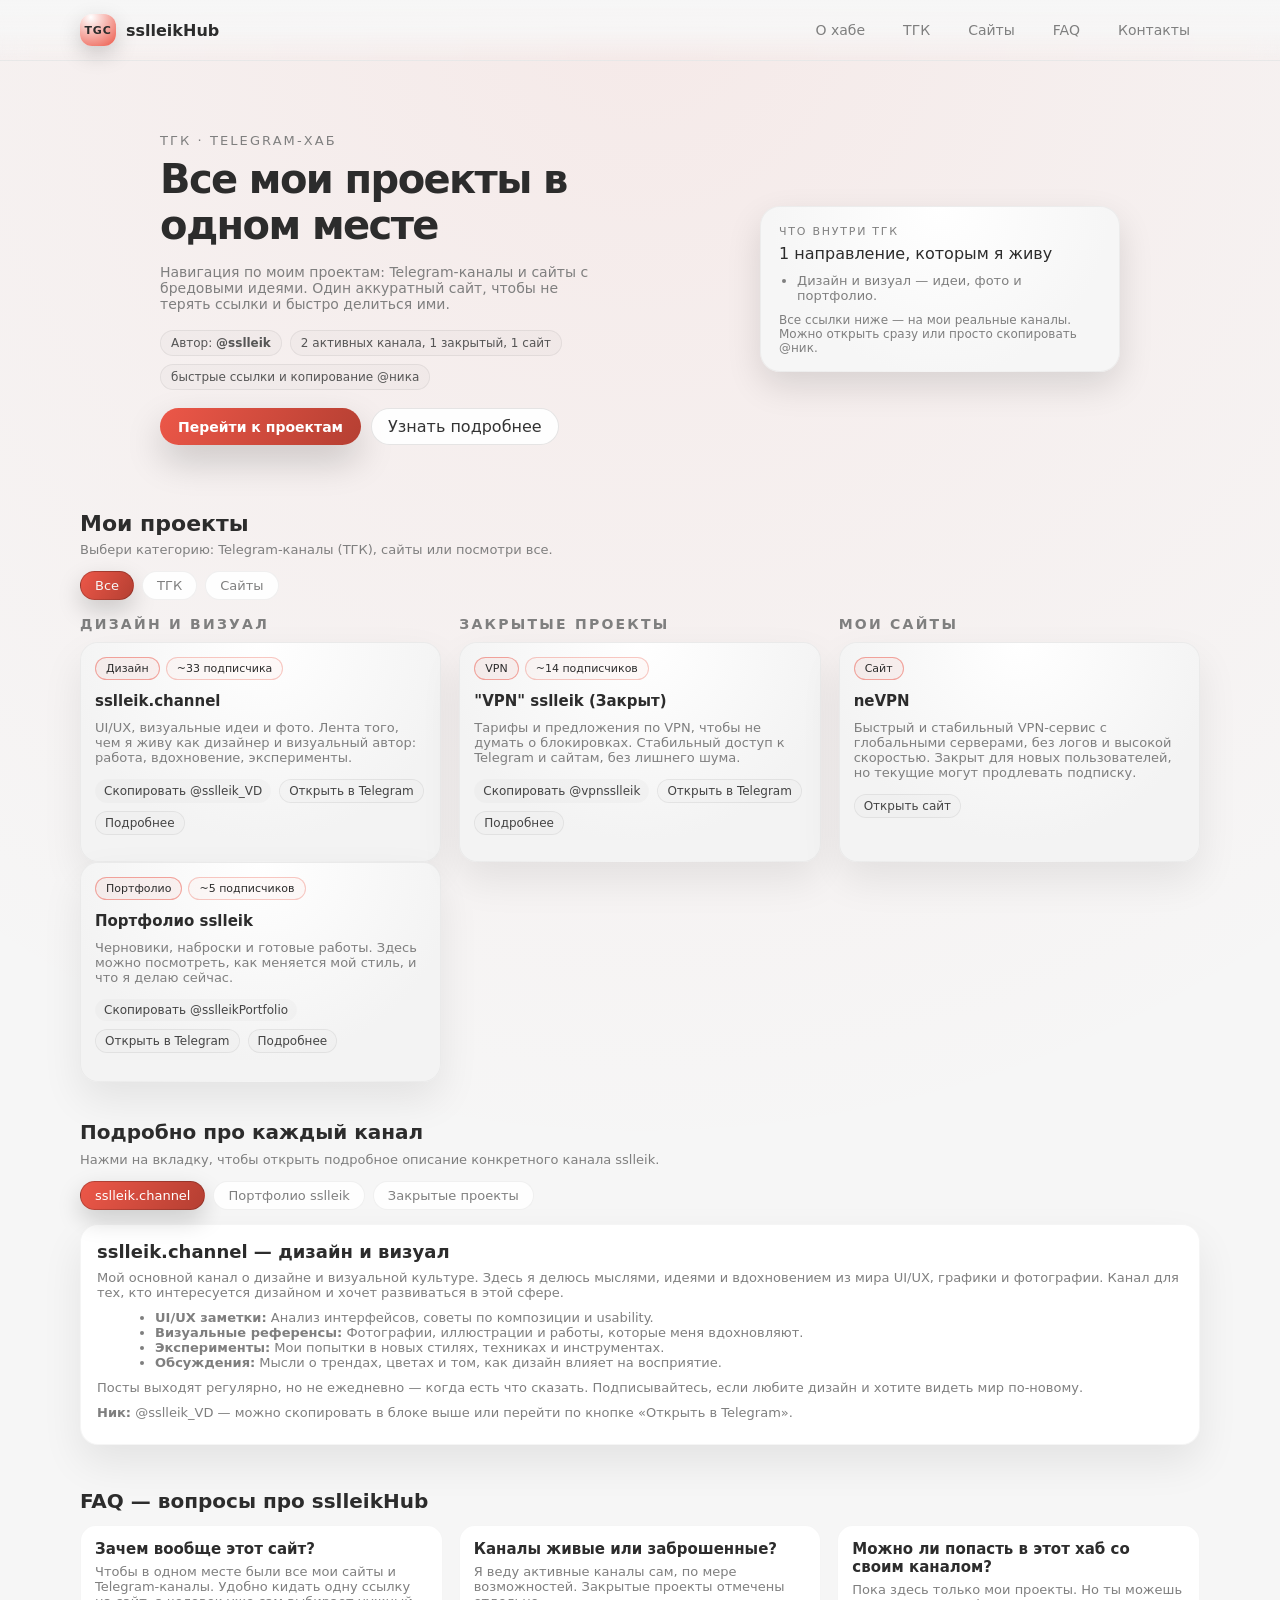
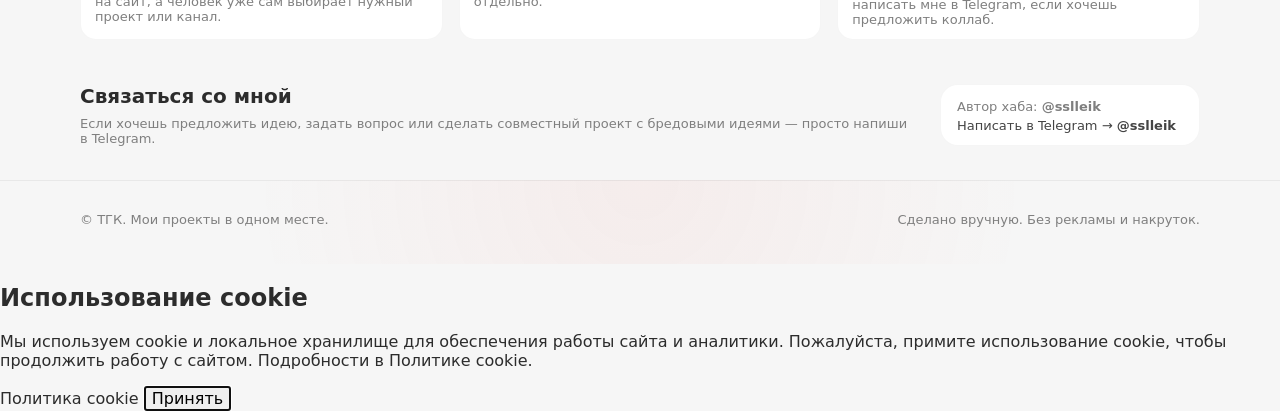
==== commit f9310b5f: "Add files via upload" ====
--- a/index.html
+++ b/index.html
@@ -6,14 +6,15 @@
   <meta name="author" content="sslleik" />
   <meta name="description" content="ТГК — навигация по моим сайтам и Telegram-каналам: дизайн, портфолио и бредовые идеи." />
   <meta name="keywords" content="Telegram, каналы, ТГК, дизайн, портфолио" />
-  <meta property="og:title" content="ТГК — мои проекты" />
-  <meta property="og:description" content="Все мои Telegram‑каналы и сайты в одном месте" />
-  <meta property="og:type" content="website" />
+  <meta name="robots" content="index, follow" />
+  <meta name="theme-color" content="#ec5748" />
+  <meta name="msapplication-TileColor" content="#ec5748" />
   <title>ТГК — мои проекты</title>
-  <link rel="preload" href="styles.css" as="style" />
-  <link rel="preload" href="styles.css" as="style" />
-  <link rel="stylesheet" href="styles.css" />
+  <link rel="preload" href="styles.min.css" as="style" />
+  <link rel="stylesheet" href="styles.min.css" />
   <link rel="preload" href="app.js" as="script" />
+  <link rel="preload" href="analytics-v2.min.js" as="script" />
+  <link rel="preload" href="analytics-config.js" as="script" />
 </head>
 <body>
   <header class="site-header">
@@ -292,7 +293,19 @@
 
   <script src="app.js" defer></script>
   <script src="analytics-config.js" defer></script>
-  <script src="analytics-v2.js" defer></script>
+  <script src="analytics-v2.min.js" defer></script>
+  <!-- Cookie consent modal (requires user acceptance) -->
+  <div id="cookie-modal-backdrop" class="cookie-modal-backdrop" hidden></div>
+  <div id="cookie-modal" class="cookie-modal" role="dialog" aria-modal="true" aria-labelledby="cookie-modal-title" hidden>
+    <div class="cookie-modal-inner">
+      <h2 id="cookie-modal-title">Использование cookie</h2>
+      <p>Мы используем cookie и локальное хранилище для обеспечения работы сайта и аналитики. Пожалуйста, примите использование cookie, чтобы продолжить работу с сайтом. Подробности в <a href="cookie-policy.md">Политике cookie</a>.</p>
+      <div class="cookie-modal-actions">
+        <a href="cookie-policy.md" class="cookie-more">Политика cookie</a>
+        <button id="cookie-accept-modal" class="cookie-accept">Принять</button>
+      </div>
+    </div>
+  </div>
 </body>
 </html>
 
--- a/styles.min.css
+++ b/styles.min.css
@@ -0,0 +1 @@
+﻿:root {--bg: #f6f6f6;--bg-elevated: #ffffff;--accent: #ec5748;--accent-dark: #b53f32;--text: #2c2c2c;--muted: #7f7f7f;--radius-lg: 18px;--radius-md: 12px;--radius-pill: 999px;--shadow-soft: 0 18px 40px rgba(0,0,0,0.25);--shadow-card: 0 18px 40px rgba(0,0,0,0.08);} @keyframes fadeInUp {from {opacity: 0;transform: translateY(30px);} to {opacity: 1;transform: translateY(0);}} @keyframes pulse {0%,100% {transform: scale(1);} 50% {transform: scale(1.05);}} @keyframes slideInLeft {from {opacity: 0;transform: translateX(-30px);} to {opacity: 1;transform: translateX(0);}} @keyframes glow {0%,100% {box-shadow: 0 0 5px rgba(236,87,72,0.5);} 50% {box-shadow: 0 0 20px rgba(236,87,72,0.8),0 0 30px rgba(236,87,72,0.6);}} @keyframes float {0%,100% {transform: translateY(0px);} 50% {transform: translateY(-10px);}} @keyframes slideInRight {from {opacity: 0;transform: translateX(30px);} to {opacity: 1;transform: translateX(0);}} *,*::before,*::after {box-sizing: border-box;} body {margin: 0;font-family: system-ui,-apple-system,BlinkMacSystemFont,"SF Pro Text","Segoe UI",Roboto,sans-serif;background: radial-gradient(circle at top,rgba(236,87,72,0.08),transparent 55%),#f6f6f6;color: var(--text);-webkit-font-smoothing: antialiased;} a {color: inherit;text-decoration: none;} button {font: inherit;} .container {width: min(1120px,100% - 32px);margin-inline: auto;} .site-header {position: sticky;top: 0;z-index: 20;backdrop-filter: blur(14px);background: linear-gradient( to bottom,rgba(246,246,246,0.98),rgba(246,246,246,0.9),transparent );border-bottom: 1px solid rgba(0,0,0,0.06);} .header-inner {display: flex;align-items: center;justify-content: space-between;padding-block: 14px;} .logo {display: inline-flex;align-items: center;gap: 10px;} .logo-mark {width: 36px;height: 32px;border-radius: 12px;background: radial-gradient(circle at 30% 10%,#ffffff,#ec5748);display: inline-flex;align-items: center;justify-content: center;color: #2c2c2c;font-weight: 700;letter-spacing: 0.08em;font-size: 11px;box-shadow: 0 8px 22px rgba(0,0,0,0.18);animation: pulse 3s infinite;} .logo-text {font-weight: 600;font-size: 16px;} .main-nav {display: flex;gap: 18px;font-size: 14px;animation: slideInRight 1s ease-out 0.5s both;} .main-nav a {padding: 6px 10px;border-radius: 999px;color: var(--muted);transition: background 0.2s ease,color 0.2s ease,transform 0.1s ease;} .main-nav a:hover {background: rgba(236,87,72,0.1);color: #1f1f1f;transform: translateY(-1px);} .hero {padding: 72px 0 40px;animation: fadeInUp 1s ease-out;} .hero-inner {display: flex;justify-content: space-between;align-items: center;gap: 40px;max-width: 960px;} .hero-text {max-width: 520px;} .hero-kicker {margin: 0 0 8px;font-size: 13px;text-transform: uppercase;letter-spacing: 0.16em;color: var(--muted);} .hero-text h1 {margin: 0 0 16px;font-size: clamp(32px,4vw,40px);letter-spacing: -0.04em;} .hero-sub {margin: 0;color: var(--muted);font-size: 14px;max-width: 440px;} .hero-meta {margin-top: 18px;display: flex;flex-wrap: wrap;gap: 8px;font-size: 12px;color: #555;} .hero-meta span {padding: 5px 10px;border-radius: 999px;background: rgba(0,0,0,0.02);border: 1px solid rgba(0,0,0,0.06);} .hero-actions {margin-top: 18px;display: flex;flex-wrap: wrap;gap: 10px;} .hero-cta {display: inline-flex;align-items: center;justify-content: center;padding: 9px 18px;border-radius: 999px;background: linear-gradient(120deg,var(--accent),var(--accent-dark));color: #ffffff;font-size: 14px;font-weight: 600;box-shadow: 0 16px 36px rgba(0,0,0,0.18);animation: pulse 2s infinite;} .hero-cta:hover {filter: brightness(1.03);animation: glow 1s ease-in-out infinite;} .hero-ghost {border-radius: 999px;padding: 8px 16px;border: 1px solid rgba(0,0,0,0.1);background: rgba(255,255,255,0.9);color: #333;cursor: pointer;} .hero-panel {flex: 1;max-width: 360px;} .hero-panel-inner {border-radius: 20px;padding: 18px 18px 16px;background: radial-gradient(circle at top,#ffffff,#f6f6f6 70%);box-shadow: 0 14px 35px rgba(0,0,0,0.12);border: 1px solid rgba(0,0,0,0.04);animation: float 3s ease-in-out infinite;} .hero-panel-label {margin: 0 0 6px;font-size: 11px;text-transform: uppercase;letter-spacing: 0.16em;color: var(--muted);} .hero-panel-title {margin: 0 0 10px;font-size: 16px;} .hero-panel-list {margin: 0 0 10px;padding-left: 18px;font-size: 13px;color: var(--muted);} .hero-panel-note {margin: 0;font-size: 12px;color: var(--muted);} .catalog {padding: 26px 0 14px;animation: fadeInUp 1s ease-out 0.2s both;} .catalog-head h2 {margin: 0 0 6px;font-size: 22px;} .catalog-head p {margin: 0 0 14px;font-size: 13px;color: var(--muted);} .catalog-tabs {display: flex;flex-wrap: wrap;gap: 8px;margin-bottom: 16px;animation: slideInLeft 0.8s ease-out 0.3s both;} .tab-btn {padding: 6px 14px;border-radius: 999px;border: 1px solid rgba(0,0,0,0.06);background: rgba(255,255,255,0.9);color: var(--muted);font-size: 13px;cursor: pointer;transition: background 0.2s ease,color 0.2s ease,border-color 0.2s ease,box-shadow 0.2s ease,transform 0.1s ease;} .tab-btn.active {background: linear-gradient(120deg,var(--accent),var(--accent-dark));color: #f6f6f6;border-color: rgba(0,0,0,0.2);box-shadow: 0 10px 24px rgba(0,0,0,0.18);} .tab-btn:hover:not(.active) {border-color: rgba(236,87,72,0.5);color: var(--text);transform: translateY(-1px);} .catalog-columns {display: grid;grid-template-columns: repeat(3,minmax(0,1fr));gap: 18px;} .catalog-column h3 {margin: 0 0 10px;font-size: 14px;text-transform: uppercase;letter-spacing: 0.16em;color: var(--muted);} .card {background: radial-gradient(circle at top,#ffffff,#f3f3f3 70%);border-radius: 18px;padding: 14px 14px 12px;box-shadow: var(--shadow-card);display: flex;flex-direction: column;gap: 8px;border: 1px solid rgba(0,0,0,0.04);min-height: 220px;transition: transform 0.3s ease,box-shadow 0.3s ease;} .card:hover {transform: translateY(-8px) scale(1.02);box-shadow: 0 25px 50px rgba(0,0,0,0.15);animation: glow 1s ease-in-out infinite;} .card-header {display: flex;flex-wrap: wrap;gap: 6px;font-size: 11px;} .pill {padding: 4px 10px;border-radius: 999px;background: rgba(236,87,72,0.06);border: 1px solid rgba(236,87,72,0.5);} .pill-light {background: rgba(236,87,72,0.03);border-color: rgba(236,87,72,0.3);} .card h4 {margin: 4px 0 2px;font-size: 15px;} .card p {margin: 0;font-size: 13px;color: var(--muted);} .card-footer {margin-top: 6px;display: flex;flex-wrap: wrap;gap: 8px;font-size: 12px;color: #444;} .card-footer span,.card-footer a,.card-footer button {padding: 4px 9px;border-radius: 999px;background: rgba(0,0,0,0.01);border: 1px solid rgba(0,0,0,0.06);cursor: pointer;} .card-footer a {text-decoration: none;} .card-footer button {border: none;font: inherit;color: inherit;background: rgba(0,0,0,0.02);transition: background 0.2s ease,transform 0.1s ease;} .card-footer button:hover {background: rgba(0,0,0,0.05);transform: scale(1.05);} .card-footer button.copied {background: linear-gradient(120deg,var(--accent),var(--accent-dark));color: #ffffff;border-color: rgba(0,0,0,0.3);} .faq {padding: 28px 0 16px;animation: fadeInUp 1s ease-out 0.6s both;} .faq h2 {margin: 0 0 12px;font-size: 20px;} .other-sites {padding: 28px 0 16px;animation: fadeInUp 1s ease-out 0.7s both;} .other-sites h2 {margin: 0 0 8px;font-size: 20px;} .other-sites p {margin: 0 0 16px;color: var(--muted);} .sites-grid {display: grid;grid-template-columns: repeat(auto-fit,minmax(250px,1fr));gap: 16px;} .site-card {background: var(--bg-elevated);border-radius: var(--radius-lg);padding: 16px;box-shadow: var(--shadow-card);border: 1px solid rgba(0,0,0,0.04);} .site-card h3 {margin: 0 0 8px;font-size: 16px;} .site-card p {margin: 0 0 12px;color: var(--muted);font-size: 14px;} .site-card a {color: var(--accent);text-decoration: none;font-weight: 500;} .site-card a:hover {text-decoration: underline;} .faq-grid {display: grid;grid-template-columns: repeat(3,minmax(0,1fr));gap: 16px;} .faq-item {padding: 14px 14px 12px;border-radius: 16px;background: var(--bg-elevated);border: 1px solid rgba(0,0,0,0.04);} .faq-item h3 {margin: 0 0 6px;font-size: 15px;} .faq-item p {margin: 0;font-size: 13px;color: var(--muted);} .channels-tabs-section {padding: 24px 0 16px;animation: fadeInUp 1s ease-out 0.4s both;} .channels-tabs-section h2 {margin: 0 0 8px;font-size: 20px;} .channels-tabs-sub {margin: 0 0 14px;font-size: 13px;color: var(--muted);} .channels-tabs-nav {display: flex;flex-wrap: wrap;gap: 8px;margin-bottom: 14px;animation: slideInLeft 0.8s ease-out 0.5s both;} .channel-tab {padding: 6px 14px;border-radius: 999px;border: 1px solid rgba(0,0,0,0.06);background: rgba(255,255,255,0.9);color: var(--muted);font-size: 13px;cursor: pointer;transition: background 0.2s ease,color 0.2s ease,border-color 0.2s ease,box-shadow 0.2s ease,transform 0.1s ease;} .channel-tab.active {background: linear-gradient(120deg,var(--accent),var(--accent-dark));color: #ffffff;border-color: rgba(0,0,0,0.2);box-shadow: 0 10px 24px rgba(0,0,0,0.18);} .channel-tab:hover:not(.active) {border-color: rgba(236,87,72,0.5);color: var(--text);transform: translateY(-1px);} .channels-panels {border-radius: 18px;background: var(--bg-elevated);box-shadow: var(--shadow-card);border: 1px solid rgba(0,0,0,0.04);padding: 16px 16px 14px;} .channel-panel {opacity: 0;transform: translateY(10px);transition: opacity 0.3s ease,transform 0.3s ease;display: none;} .channel-panel.active {opacity: 1;transform: translateY(0);display: block;} .channel-panel h3 {margin: 0 0 8px;font-size: 18px;} .channel-panel p {margin: 0 0 10px;font-size: 13px;color: var(--muted);} .channel-panel ul {margin: 0 0 10px 18px;font-size: 13px;color: var(--muted);} .contact {padding: 28px 0 24px;animation: fadeInUp 1s ease-out 0.8s both;} .contact-inner {display: flex;justify-content: space-between;gap: 24px;align-items: center;} .contact-inner h2 {margin: 0 0 8px;font-size: 20px;} .contact-inner p {margin: 0;font-size: 13px;color: var(--muted);} .contact-box {padding: 14px 16px 12px;border-radius: 18px;background: var(--bg-elevated);border: 1px solid rgba(0,0,0,0.04);font-size: 13px;min-width: 260px;} .contact-box p + p {margin-top: 4px;color: #444;} .site-footer {margin-top: 10px;padding: 18px 0 24px;border-top: 1px solid rgba(0,0,0,0.06);background: radial-gradient( circle at top,rgba(236,87,72,0.06),transparent 60% );} .footer-inner {display: flex;flex-wrap: wrap;justify-content: space-between;gap: 8px;font-size: 13px;color: var(--muted);} .footer-inner a {color: var(--accent);} @media (max-width: 980px) {.hero-inner {flex-direction: column;align-items: flex-start;gap: 24px;} .hero-panel {max-width: none;width: 100%;} .hero-text h1 {font-size: 28px;} .faq-grid {grid-template-columns: repeat(2,minmax(0,1fr));} .catalog-columns {grid-template-columns: repeat(2,minmax(0,1fr));} .channels-panels {padding: 14px 14px 12px;} .contact-inner {flex-direction: column;} .container {padding: 0 16px;}} @media (max-width: 720px) {.site-header {padding: 12px 0;position: sticky;top: 0;z-index: 100;background: rgba(255,255,255,0.95);backdrop-filter: blur(10px);box-shadow: 0 2px 8px rgba(0,0,0,0.08);} .header-inner {gap: 10px;} .logo-mark {width: 32px;height: 28px;font-size: 10px;} .logo-text {font-size: 14px;} .main-nav {display: none;} .hero {padding-top: 40px;padding-bottom: 32px;} .hero-inner {gap: 16px;flex-direction: column-reverse;} .hero-text h1 {font-size: 24px;line-height: 1.2;margin: 0 0 12px;} .hero-kicker {font-size: 12px;} .hero-sub {font-size: 13px;line-height: 1.4;} .hero-meta {flex-direction: column;gap: 6px;font-size: 12px;} .hero-actions {flex-direction: column;gap: 8px;} .hero-cta,.hero-ghost {width: 100%;padding: 10px 14px;font-size: 13px;} .hero-panel {width: 100%;max-width: none;} .catalog {padding: 20px 0 12px;} .catalog-head h2 {font-size: 18px;} .catalog-head p {font-size: 13px;} .catalog-tabs {gap: 8px;} .tab-btn {padding: 7px 12px;font-size: 12px;} .catalog-column h3 {font-size: 16px;margin-bottom: 12px;} .card {padding: 12px 12px 10px;gap: 6px;min-height: 200px;} .card-header {gap: 6px;} .pill {padding: 4px 8px;font-size: 11px;} .card h4 {font-size: 14px;margin: 0 0 4px;} .card p {font-size: 12px;line-height: 1.4;} .card-footer {gap: 6px;flex-wrap: wrap;} .card-footer button,.card-footer a {font-size: 11px;padding: 6px 10px;} .channels-tabs-section {padding: 20px 0 16px;} .channels-tabs-section h2 {font-size: 18px;} .channels-tabs-nav {gap: 8px;flex-wrap: wrap;} .channel-tab {padding: 8px 12px;font-size: 12px;} .channel-panel h3 {font-size: 16px;} .channel-panel p,.channel-panel li {font-size: 13px;line-height: 1.5;} .faq {padding: 20px 0 16px;} .faq h2 {font-size: 18px;} .faq-grid {grid-template-columns: minmax(0,1fr);gap: 12px;} .faq-item h3 {font-size: 14px;} .faq-item p {font-size: 12px;} .contact {padding: 20px 0 20px;} .contact h2 {font-size: 18px;} .contact-inner {flex-direction: column;align-items: flex-start;gap: 16px;} .contact-box {width: 100%;} .contact p {font-size: 13px;} .site-footer {padding: 16px 0;} .footer-inner p {font-size: 12px;} .container {padding: 0 12px;}} 
--- a/styles.min.css
+++ b/styles.min.css
@@ -0,0 +1 @@
+﻿:root {--bg: #f6f6f6;--bg-elevated: #ffffff;--accent: #ec5748;--accent-dark: #b53f32;--text: #2c2c2c;--muted: #7f7f7f;--radius-lg: 18px;--radius-md: 12px;--radius-pill: 999px;--shadow-soft: 0 18px 40px rgba(0,0,0,0.25);--shadow-card: 0 18px 40px rgba(0,0,0,0.08);} @keyframes fadeInUp {from {opacity: 0;transform: translateY(30px);} to {opacity: 1;transform: translateY(0);}} @keyframes pulse {0%,100% {transform: scale(1);} 50% {transform: scale(1.05);}} @keyframes slideInLeft {from {opacity: 0;transform: translateX(-30px);} to {opacity: 1;transform: translateX(0);}} @keyframes glow {0%,100% {box-shadow: 0 0 5px rgba(236,87,72,0.5);} 50% {box-shadow: 0 0 20px rgba(236,87,72,0.8),0 0 30px rgba(236,87,72,0.6);}} @keyframes float {0%,100% {transform: translateY(0px);} 50% {transform: translateY(-10px);}} @keyframes slideInRight {from {opacity: 0;transform: translateX(30px);} to {opacity: 1;transform: translateX(0);}} *,*::before,*::after {box-sizing: border-box;} body {margin: 0;font-family: system-ui,-apple-system,BlinkMacSystemFont,"SF Pro Text","Segoe UI",Roboto,sans-serif;background: radial-gradient(circle at top,rgba(236,87,72,0.08),transparent 55%),#f6f6f6;color: var(--text);-webkit-font-smoothing: antialiased;} a {color: inherit;text-decoration: none;} button {font: inherit;} .container {width: min(1120px,100% - 32px);margin-inline: auto;} .site-header {position: sticky;top: 0;z-index: 20;backdrop-filter: blur(14px);background: linear-gradient( to bottom,rgba(246,246,246,0.98),rgba(246,246,246,0.9),transparent );border-bottom: 1px solid rgba(0,0,0,0.06);} .header-inner {display: flex;align-items: center;justify-content: space-between;padding-block: 14px;} .logo {display: inline-flex;align-items: center;gap: 10px;} .logo-mark {width: 36px;height: 32px;border-radius: 12px;background: radial-gradient(circle at 30% 10%,#ffffff,#ec5748);display: inline-flex;align-items: center;justify-content: center;color: #2c2c2c;font-weight: 700;letter-spacing: 0.08em;font-size: 11px;box-shadow: 0 8px 22px rgba(0,0,0,0.18);animation: pulse 3s infinite;} .logo-text {font-weight: 600;font-size: 16px;} .main-nav {display: flex;gap: 18px;font-size: 14px;animation: slideInRight 1s ease-out 0.5s both;} .main-nav a {padding: 6px 10px;border-radius: 999px;color: var(--muted);transition: background 0.2s ease,color 0.2s ease,transform 0.1s ease;} .main-nav a:hover {background: rgba(236,87,72,0.1);color: #1f1f1f;transform: translateY(-1px);} .hero {padding: 72px 0 40px;animation: fadeInUp 1s ease-out;} .hero-inner {display: flex;justify-content: space-between;align-items: center;gap: 40px;max-width: 960px;} .hero-text {max-width: 520px;} .hero-kicker {margin: 0 0 8px;font-size: 13px;text-transform: uppercase;letter-spacing: 0.16em;color: var(--muted);} .hero-text h1 {margin: 0 0 16px;font-size: clamp(32px,4vw,40px);letter-spacing: -0.04em;} .hero-sub {margin: 0;color: var(--muted);font-size: 14px;max-width: 440px;} .hero-meta {margin-top: 18px;display: flex;flex-wrap: wrap;gap: 8px;font-size: 12px;color: #555;} .hero-meta span {padding: 5px 10px;border-radius: 999px;background: rgba(0,0,0,0.02);border: 1px solid rgba(0,0,0,0.06);} .hero-actions {margin-top: 18px;display: flex;flex-wrap: wrap;gap: 10px;} .hero-cta {display: inline-flex;align-items: center;justify-content: center;padding: 9px 18px;border-radius: 999px;background: linear-gradient(120deg,var(--accent),var(--accent-dark));color: #ffffff;font-size: 14px;font-weight: 600;box-shadow: 0 16px 36px rgba(0,0,0,0.18);animation: pulse 2s infinite;} .hero-cta:hover {filter: brightness(1.03);animation: glow 1s ease-in-out infinite;} .hero-ghost {border-radius: 999px;padding: 8px 16px;border: 1px solid rgba(0,0,0,0.1);background: rgba(255,255,255,0.9);color: #333;cursor: pointer;} .hero-panel {flex: 1;max-width: 360px;} .hero-panel-inner {border-radius: 20px;padding: 18px 18px 16px;background: radial-gradient(circle at top,#ffffff,#f6f6f6 70%);box-shadow: 0 14px 35px rgba(0,0,0,0.12);border: 1px solid rgba(0,0,0,0.04);animation: float 3s ease-in-out infinite;} .hero-panel-label {margin: 0 0 6px;font-size: 11px;text-transform: uppercase;letter-spacing: 0.16em;color: var(--muted);} .hero-panel-title {margin: 0 0 10px;font-size: 16px;} .hero-panel-list {margin: 0 0 10px;padding-left: 18px;font-size: 13px;color: var(--muted);} .hero-panel-note {margin: 0;font-size: 12px;color: var(--muted);} .catalog {padding: 26px 0 14px;animation: fadeInUp 1s ease-out 0.2s both;} .catalog-head h2 {margin: 0 0 6px;font-size: 22px;} .catalog-head p {margin: 0 0 14px;font-size: 13px;color: var(--muted);} .catalog-tabs {display: flex;flex-wrap: wrap;gap: 8px;margin-bottom: 16px;animation: slideInLeft 0.8s ease-out 0.3s both;} .tab-btn {padding: 6px 14px;border-radius: 999px;border: 1px solid rgba(0,0,0,0.06);background: rgba(255,255,255,0.9);color: var(--muted);font-size: 13px;cursor: pointer;transition: background 0.2s ease,color 0.2s ease,border-color 0.2s ease,box-shadow 0.2s ease,transform 0.1s ease;} .tab-btn.active {background: linear-gradient(120deg,var(--accent),var(--accent-dark));color: #f6f6f6;border-color: rgba(0,0,0,0.2);box-shadow: 0 10px 24px rgba(0,0,0,0.18);} .tab-btn:hover:not(.active) {border-color: rgba(236,87,72,0.5);color: var(--text);transform: translateY(-1px);} .catalog-columns {display: grid;grid-template-columns: repeat(3,minmax(0,1fr));gap: 18px;} .catalog-column h3 {margin: 0 0 10px;font-size: 14px;text-transform: uppercase;letter-spacing: 0.16em;color: var(--muted);} .card {background: radial-gradient(circle at top,#ffffff,#f3f3f3 70%);border-radius: 18px;padding: 14px 14px 12px;box-shadow: var(--shadow-card);display: flex;flex-direction: column;gap: 8px;border: 1px solid rgba(0,0,0,0.04);min-height: 220px;transition: transform 0.3s ease,box-shadow 0.3s ease;} .card:hover {transform: translateY(-8px) scale(1.02);box-shadow: 0 25px 50px rgba(0,0,0,0.15);animation: glow 1s ease-in-out infinite;} .card-header {display: flex;flex-wrap: wrap;gap: 6px;font-size: 11px;} .pill {padding: 4px 10px;border-radius: 999px;background: rgba(236,87,72,0.06);border: 1px solid rgba(236,87,72,0.5);} .pill-light {background: rgba(236,87,72,0.03);border-color: rgba(236,87,72,0.3);} .card h4 {margin: 4px 0 2px;font-size: 15px;} .card p {margin: 0;font-size: 13px;color: var(--muted);} .card-footer {margin-top: 6px;display: flex;flex-wrap: wrap;gap: 8px;font-size: 12px;color: #444;} .card-footer span,.card-footer a,.card-footer button {padding: 4px 9px;border-radius: 999px;background: rgba(0,0,0,0.01);border: 1px solid rgba(0,0,0,0.06);cursor: pointer;} .card-footer a {text-decoration: none;} .card-footer button {border: none;font: inherit;color: inherit;background: rgba(0,0,0,0.02);transition: background 0.2s ease,transform 0.1s ease;} .card-footer button:hover {background: rgba(0,0,0,0.05);transform: scale(1.05);} .card-footer button.copied {background: linear-gradient(120deg,var(--accent),var(--accent-dark));color: #ffffff;border-color: rgba(0,0,0,0.3);} .faq {padding: 28px 0 16px;animation: fadeInUp 1s ease-out 0.6s both;} .faq h2 {margin: 0 0 12px;font-size: 20px;} .other-sites {padding: 28px 0 16px;animation: fadeInUp 1s ease-out 0.7s both;} .other-sites h2 {margin: 0 0 8px;font-size: 20px;} .other-sites p {margin: 0 0 16px;color: var(--muted);} .sites-grid {display: grid;grid-template-columns: repeat(auto-fit,minmax(250px,1fr));gap: 16px;} .site-card {background: var(--bg-elevated);border-radius: var(--radius-lg);padding: 16px;box-shadow: var(--shadow-card);border: 1px solid rgba(0,0,0,0.04);} .site-card h3 {margin: 0 0 8px;font-size: 16px;} .site-card p {margin: 0 0 12px;color: var(--muted);font-size: 14px;} .site-card a {color: var(--accent);text-decoration: none;font-weight: 500;} .site-card a:hover {text-decoration: underline;} .faq-grid {display: grid;grid-template-columns: repeat(3,minmax(0,1fr));gap: 16px;} .faq-item {padding: 14px 14px 12px;border-radius: 16px;background: var(--bg-elevated);border: 1px solid rgba(0,0,0,0.04);} .faq-item h3 {margin: 0 0 6px;font-size: 15px;} .faq-item p {margin: 0;font-size: 13px;color: var(--muted);} .channels-tabs-section {padding: 24px 0 16px;animation: fadeInUp 1s ease-out 0.4s both;} .channels-tabs-section h2 {margin: 0 0 8px;font-size: 20px;} .channels-tabs-sub {margin: 0 0 14px;font-size: 13px;color: var(--muted);} .channels-tabs-nav {display: flex;flex-wrap: wrap;gap: 8px;margin-bottom: 14px;animation: slideInLeft 0.8s ease-out 0.5s both;} .channel-tab {padding: 6px 14px;border-radius: 999px;border: 1px solid rgba(0,0,0,0.06);background: rgba(255,255,255,0.9);color: var(--muted);font-size: 13px;cursor: pointer;transition: background 0.2s ease,color 0.2s ease,border-color 0.2s ease,box-shadow 0.2s ease,transform 0.1s ease;} .channel-tab.active {background: linear-gradient(120deg,var(--accent),var(--accent-dark));color: #ffffff;border-color: rgba(0,0,0,0.2);box-shadow: 0 10px 24px rgba(0,0,0,0.18);} .channel-tab:hover:not(.active) {border-color: rgba(236,87,72,0.5);color: var(--text);transform: translateY(-1px);} .channels-panels {border-radius: 18px;background: var(--bg-elevated);box-shadow: var(--shadow-card);border: 1px solid rgba(0,0,0,0.04);padding: 16px 16px 14px;} .channel-panel {opacity: 0;transform: translateY(10px);transition: opacity 0.3s ease,transform 0.3s ease;display: none;} .channel-panel.active {opacity: 1;transform: translateY(0);display: block;} .channel-panel h3 {margin: 0 0 8px;font-size: 18px;} .channel-panel p {margin: 0 0 10px;font-size: 13px;color: var(--muted);} .channel-panel ul {margin: 0 0 10px 18px;font-size: 13px;color: var(--muted);} .contact {padding: 28px 0 24px;animation: fadeInUp 1s ease-out 0.8s both;} .contact-inner {display: flex;justify-content: space-between;gap: 24px;align-items: center;} .contact-inner h2 {margin: 0 0 8px;font-size: 20px;} .contact-inner p {margin: 0;font-size: 13px;color: var(--muted);} .contact-box {padding: 14px 16px 12px;border-radius: 18px;background: var(--bg-elevated);border: 1px solid rgba(0,0,0,0.04);font-size: 13px;min-width: 260px;} .contact-box p + p {margin-top: 4px;color: #444;} .site-footer {margin-top: 10px;padding: 18px 0 24px;border-top: 1px solid rgba(0,0,0,0.06);background: radial-gradient( circle at top,rgba(236,87,72,0.06),transparent 60% );} .footer-inner {display: flex;flex-wrap: wrap;justify-content: space-between;gap: 8px;font-size: 13px;color: var(--muted);} .footer-inner a {color: var(--accent);} @media (max-width: 980px) {.hero-inner {flex-direction: column;align-items: flex-start;gap: 24px;} .hero-panel {max-width: none;width: 100%;} .hero-text h1 {font-size: 28px;} .faq-grid {grid-template-columns: repeat(2,minmax(0,1fr));} .catalog-columns {grid-template-columns: repeat(2,minmax(0,1fr));} .channels-panels {padding: 14px 14px 12px;} .contact-inner {flex-direction: column;} .container {padding: 0 16px;}} @media (max-width: 720px) {.site-header {padding: 12px 0;position: sticky;top: 0;z-index: 100;background: rgba(255,255,255,0.95);backdrop-filter: blur(10px);box-shadow: 0 2px 8px rgba(0,0,0,0.08);} .header-inner {gap: 10px;} .logo-mark {width: 32px;height: 28px;font-size: 10px;} .logo-text {font-size: 14px;} .main-nav {display: none;} .hero {padding-top: 40px;padding-bottom: 32px;} .hero-inner {gap: 16px;flex-direction: column-reverse;} .hero-text h1 {font-size: 24px;line-height: 1.2;margin: 0 0 12px;} .hero-kicker {font-size: 12px;} .hero-sub {font-size: 13px;line-height: 1.4;} .hero-meta {flex-direction: column;gap: 6px;font-size: 12px;} .hero-actions {flex-direction: column;gap: 8px;} .hero-cta,.hero-ghost {width: 100%;padding: 10px 14px;font-size: 13px;} .hero-panel {width: 100%;max-width: none;} .catalog {padding: 20px 0 12px;} .catalog-head h2 {font-size: 18px;} .catalog-head p {font-size: 13px;} .catalog-tabs {gap: 8px;} .tab-btn {padding: 7px 12px;font-size: 12px;} .catalog-column h3 {font-size: 16px;margin-bottom: 12px;} .card {padding: 12px 12px 10px;gap: 6px;min-height: 200px;} .card-header {gap: 6px;} .pill {padding: 4px 8px;font-size: 11px;} .card h4 {font-size: 14px;margin: 0 0 4px;} .card p {font-size: 12px;line-height: 1.4;} .card-footer {gap: 6px;flex-wrap: wrap;} .card-footer button,.card-footer a {font-size: 11px;padding: 6px 10px;} .channels-tabs-section {padding: 20px 0 16px;} .channels-tabs-section h2 {font-size: 18px;} .channels-tabs-nav {gap: 8px;flex-wrap: wrap;} .channel-tab {padding: 8px 12px;font-size: 12px;} .channel-panel h3 {font-size: 16px;} .channel-panel p,.channel-panel li {font-size: 13px;line-height: 1.5;} .faq {padding: 20px 0 16px;} .faq h2 {font-size: 18px;} .faq-grid {grid-template-columns: minmax(0,1fr);gap: 12px;} .faq-item h3 {font-size: 14px;} .faq-item p {font-size: 12px;} .contact {padding: 20px 0 20px;} .contact h2 {font-size: 18px;} .contact-inner {flex-direction: column;align-items: flex-start;gap: 16px;} .contact-box {width: 100%;} .contact p {font-size: 13px;} .site-footer {padding: 16px 0;} .footer-inner p {font-size: 12px;} .container {padding: 0 12px;}} 
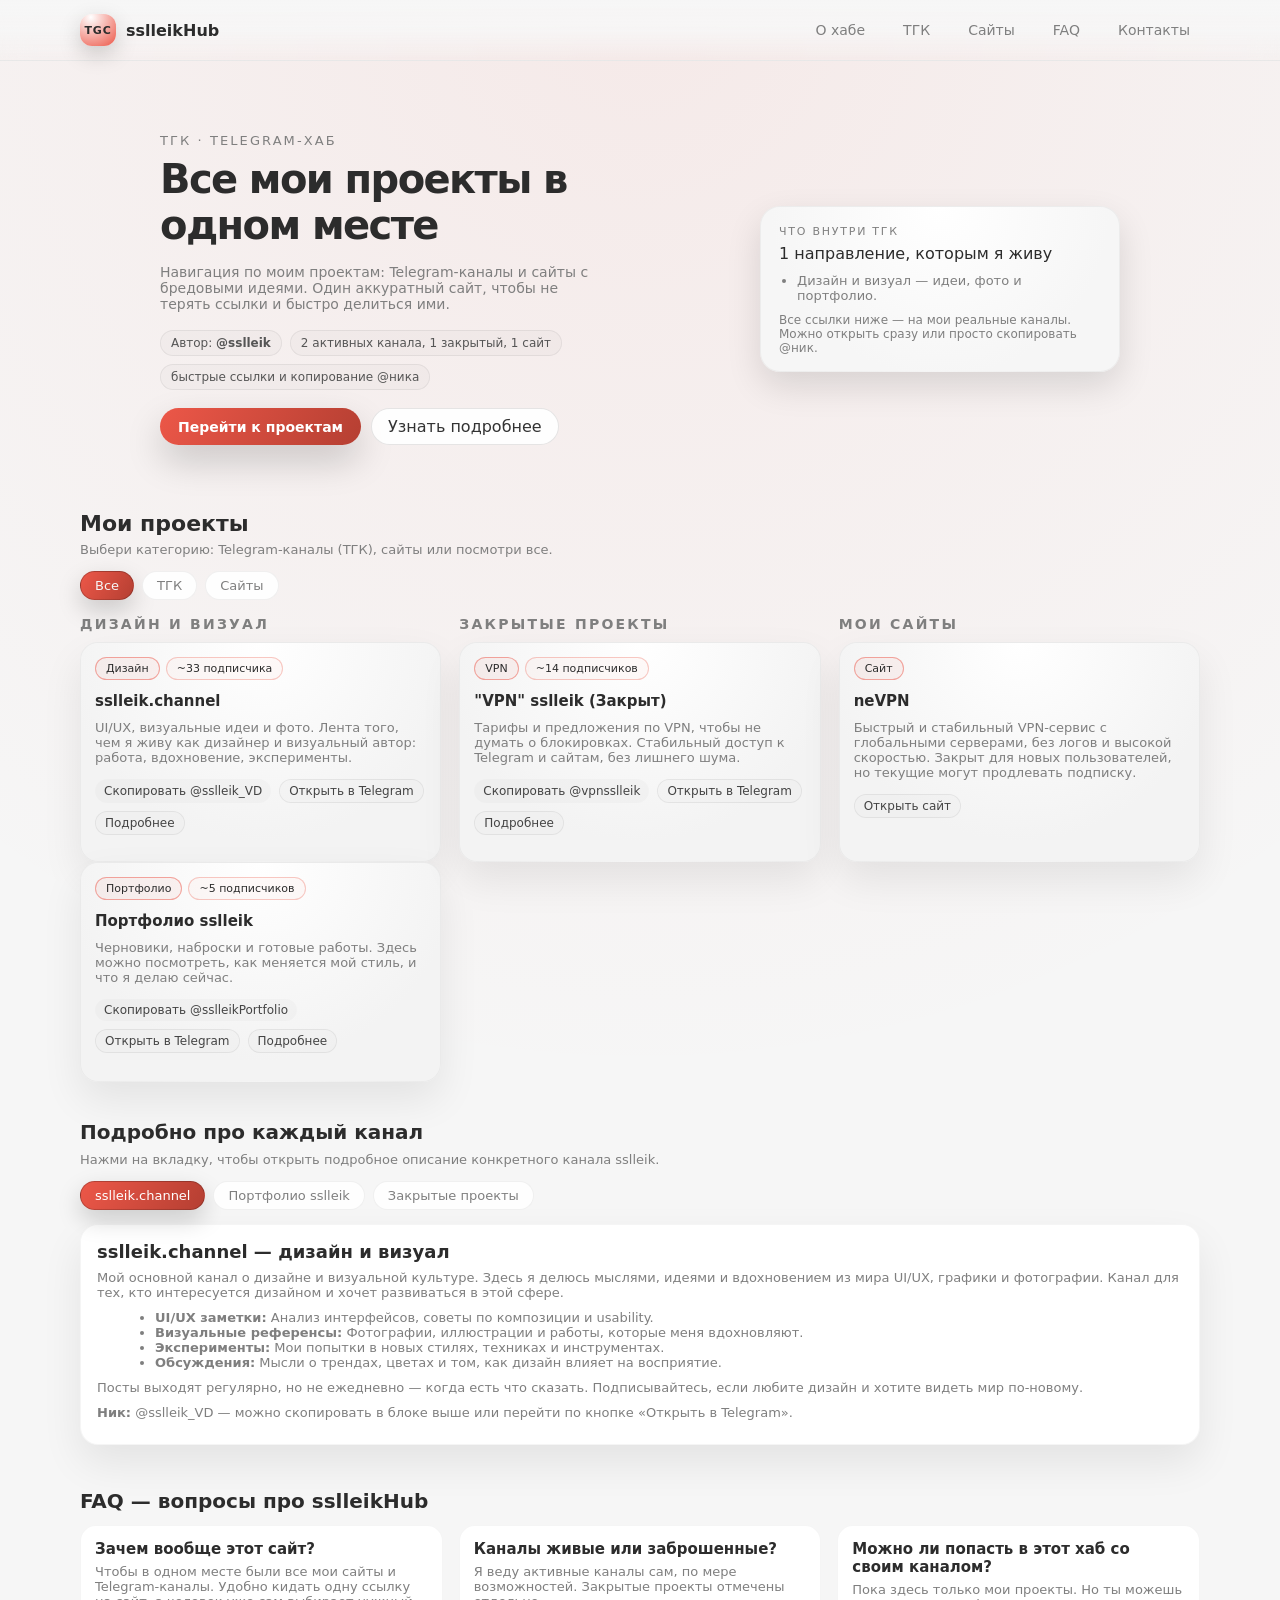
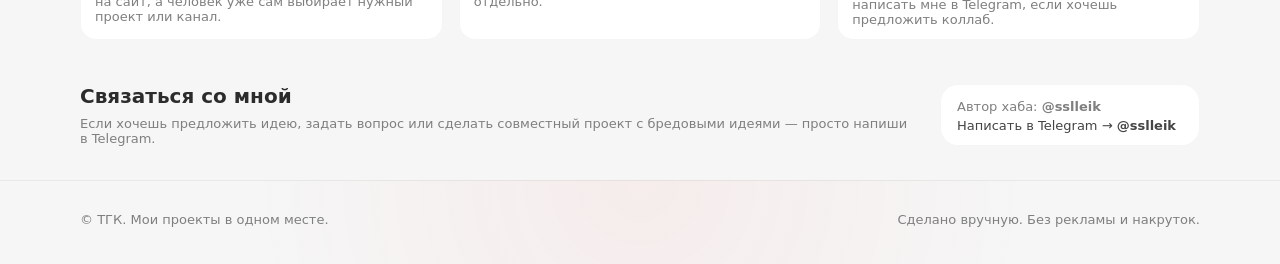
==== commit 380f705b: "Add files via upload" ====
--- a/index.html
+++ b/index.html
@@ -13,8 +13,6 @@
   <link rel="preload" href="styles.min.css" as="style" />
   <link rel="stylesheet" href="styles.min.css" />
   <link rel="preload" href="app.js" as="script" />
-  <link rel="preload" href="analytics-v2.min.js" as="script" />
-  <link rel="preload" href="analytics-config.js" as="script" />
 </head>
 <body>
   <header class="site-header">
@@ -292,20 +290,6 @@
   </footer>
 
   <script src="app.js" defer></script>
-  <script src="analytics-config.js" defer></script>
-  <script src="analytics-v2.min.js" defer></script>
-  <!-- Cookie consent modal (requires user acceptance) -->
-  <div id="cookie-modal-backdrop" class="cookie-modal-backdrop" hidden></div>
-  <div id="cookie-modal" class="cookie-modal" role="dialog" aria-modal="true" aria-labelledby="cookie-modal-title" hidden>
-    <div class="cookie-modal-inner">
-      <h2 id="cookie-modal-title">Использование cookie</h2>
-      <p>Мы используем cookie и локальное хранилище для обеспечения работы сайта и аналитики. Пожалуйста, примите использование cookie, чтобы продолжить работу с сайтом. Подробности в <a href="cookie-policy.md">Политике cookie</a>.</p>
-      <div class="cookie-modal-actions">
-        <a href="cookie-policy.md" class="cookie-more">Политика cookie</a>
-        <button id="cookie-accept-modal" class="cookie-accept">Принять</button>
-      </div>
-    </div>
-  </div>
 </body>
 </html>
 
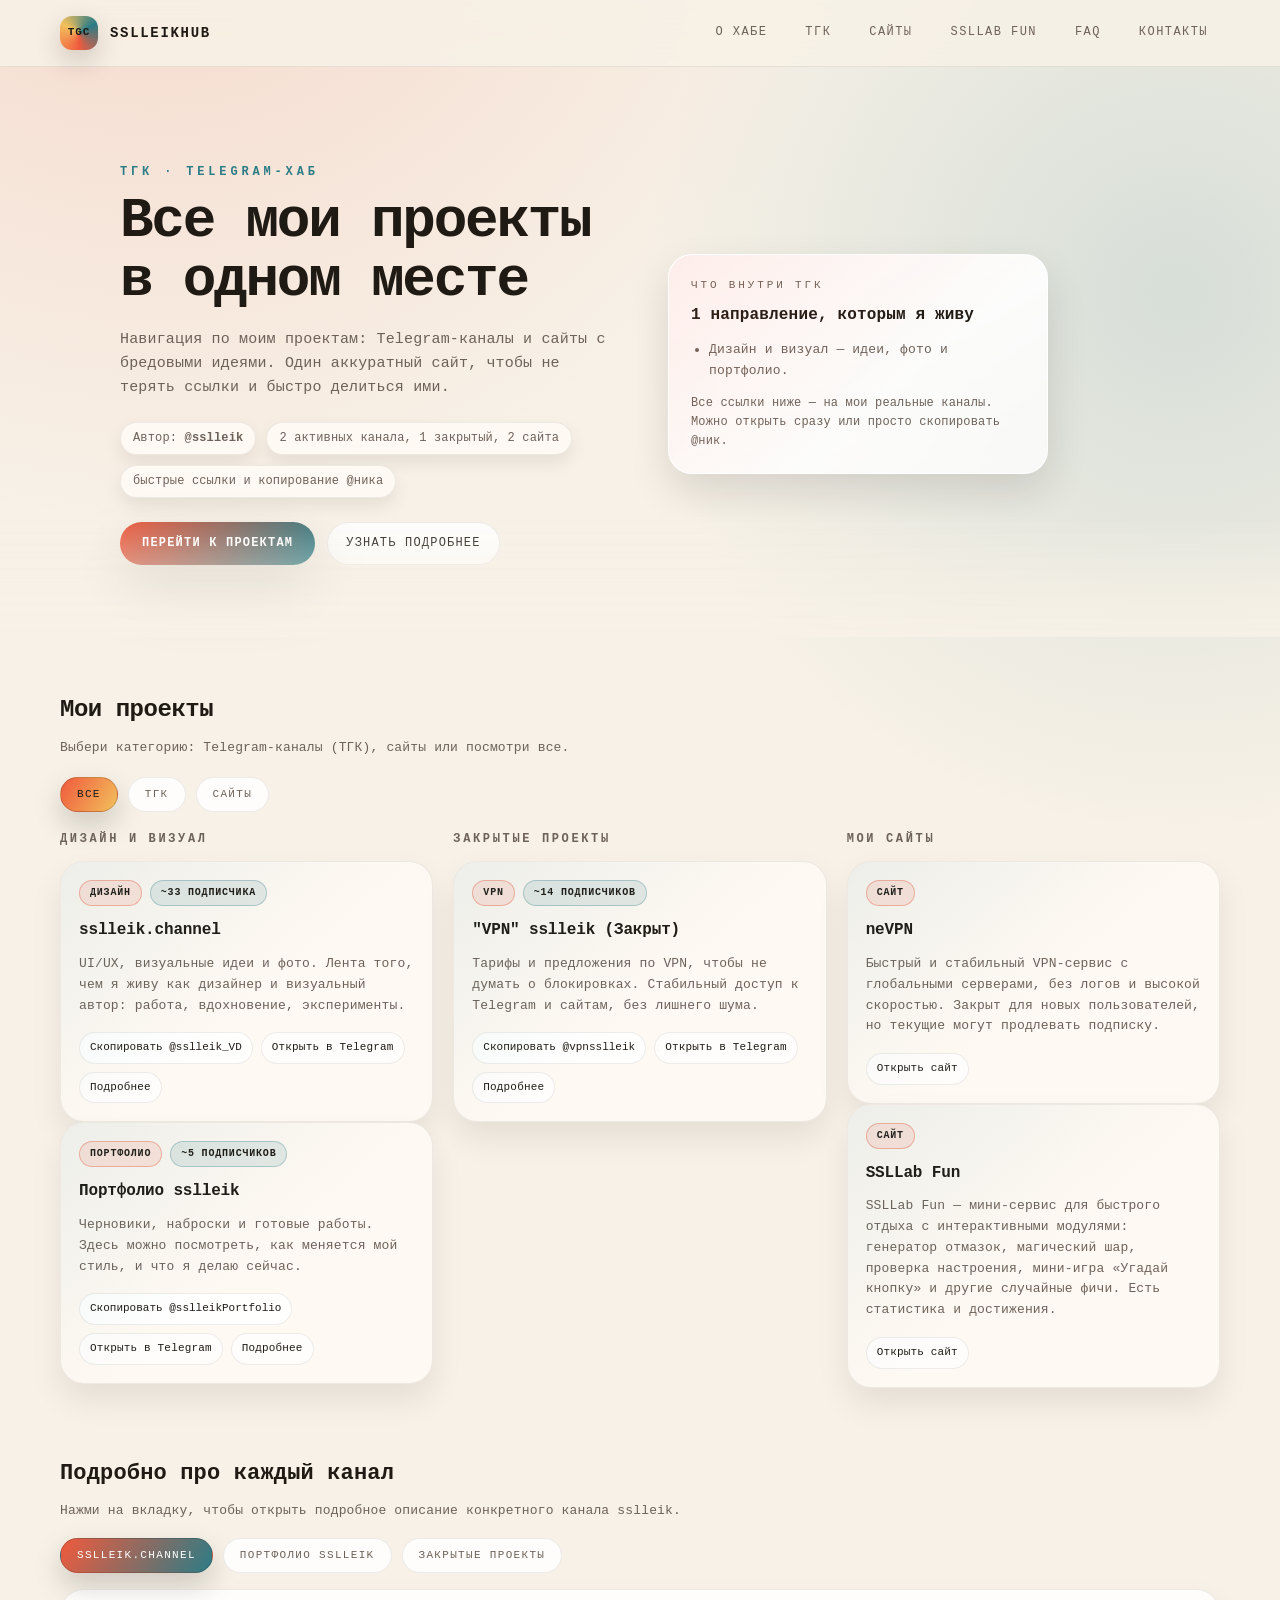
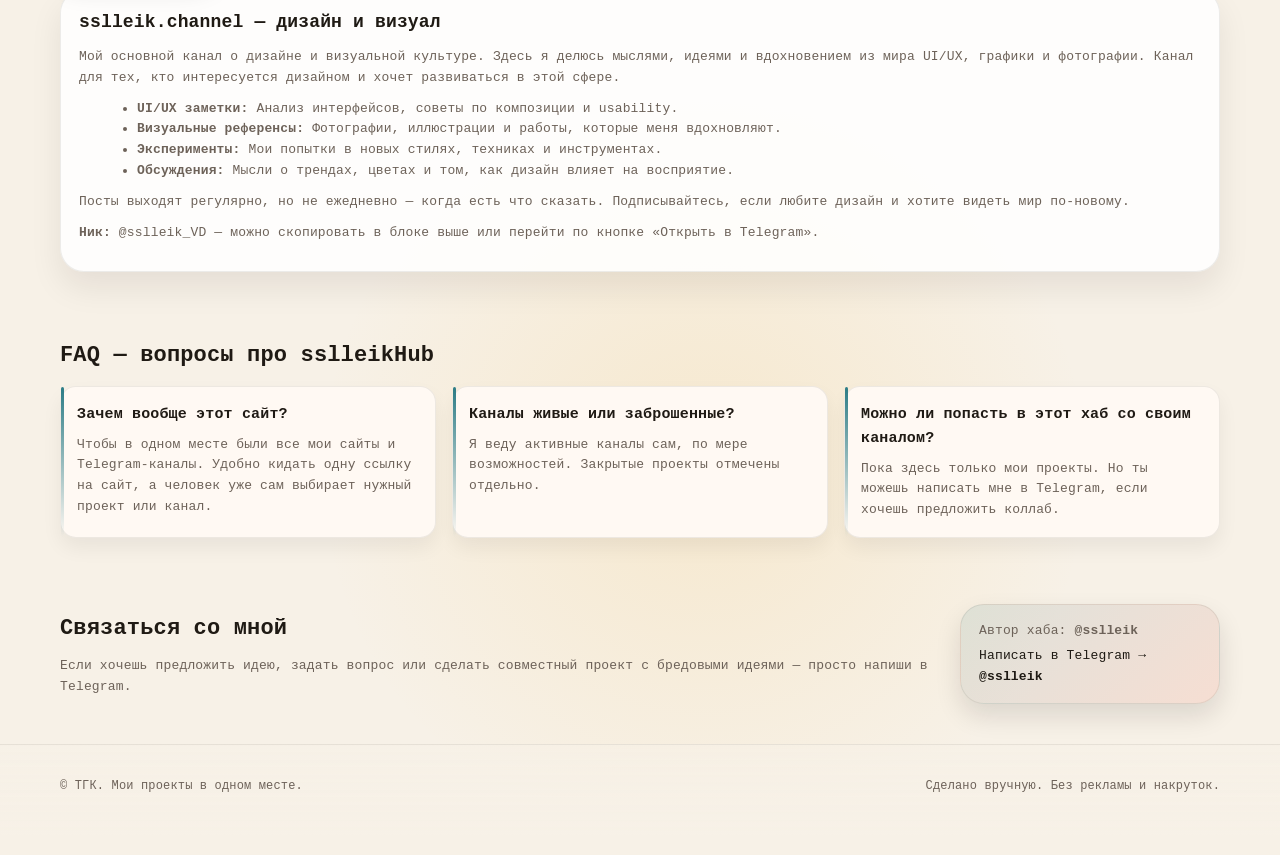
==== commit 4f7b478a: "Add files via upload" ====
--- a/index.html
+++ b/index.html
@@ -25,7 +25,8 @@
         <a href="index.html#about">О хабе</a>
         <a href="tgk.html">ТГК</a>
         <a href="sites.html">Сайты</a>
-        <a href="index.html#faq">FAQ</a>
+        <a href="https://sslleik.github.io/SSLLab-Fun/" target="_blank" rel="noopener noreferrer">SSLLab Fun</a>
+<a href="index.html#faq">FAQ</a>
         <a href="index.html#contact">Контакты</a>
       </nav>
     </div>
@@ -43,7 +44,7 @@
           </p>
           <div class="hero-meta">
             <span>Автор: <strong>@sslleik</strong></span>
-            <span>2 активных канала, 1 закрытый, 1 сайт</span>
+            <span>2 активных канала, 1 закрытый, 2 сайта</span>
             <span>быстрые ссылки и копирование @ника</span>
           </div>
           <div class="hero-actions">
@@ -154,6 +155,19 @@
                 <a href="https://sslleik.github.io/neVPN/" target="_blank" rel="noopener noreferrer">Открыть сайт</a>
               </div>
             </article>
+
+            <article class="card">
+              <div class="card-header">
+                <span class="pill">Сайт</span>
+              </div>
+              <h4>SSLLab Fun</h4>
+              <p>
+                SSLLab Fun — мини-сервис для быстрого отдыха с интерактивными модулями: генератор отмазок, магический шар, проверка настроения, мини-игра «Угадай кнопку» и другие случайные фичи. Есть статистика и достижения.
+              </p>
+              <div class="card-footer">
+                <a href="https://sslleik.github.io/SSLLab-Fun/" target="_blank" rel="noopener noreferrer">Открыть сайт</a>
+              </div>
+            </article>
           </div>
         </div>
       </div>
--- a/styles.min.css
+++ b/styles.min.css
@@ -1 +1,898 @@
-﻿:root {--bg: #f6f6f6;--bg-elevated: #ffffff;--accent: #ec5748;--accent-dark: #b53f32;--text: #2c2c2c;--muted: #7f7f7f;--radius-lg: 18px;--radius-md: 12px;--radius-pill: 999px;--shadow-soft: 0 18px 40px rgba(0,0,0,0.25);--shadow-card: 0 18px 40px rgba(0,0,0,0.08);} @keyframes fadeInUp {from {opacity: 0;transform: translateY(30px);} to {opacity: 1;transform: translateY(0);}} @keyframes pulse {0%,100% {transform: scale(1);} 50% {transform: scale(1.05);}} @keyframes slideInLeft {from {opacity: 0;transform: translateX(-30px);} to {opacity: 1;transform: translateX(0);}} @keyframes glow {0%,100% {box-shadow: 0 0 5px rgba(236,87,72,0.5);} 50% {box-shadow: 0 0 20px rgba(236,87,72,0.8),0 0 30px rgba(236,87,72,0.6);}} @keyframes float {0%,100% {transform: translateY(0px);} 50% {transform: translateY(-10px);}} @keyframes slideInRight {from {opacity: 0;transform: translateX(30px);} to {opacity: 1;transform: translateX(0);}} *,*::before,*::after {box-sizing: border-box;} body {margin: 0;font-family: system-ui,-apple-system,BlinkMacSystemFont,"SF Pro Text","Segoe UI",Roboto,sans-serif;background: radial-gradient(circle at top,rgba(236,87,72,0.08),transparent 55%),#f6f6f6;color: var(--text);-webkit-font-smoothing: antialiased;} a {color: inherit;text-decoration: none;} button {font: inherit;} .container {width: min(1120px,100% - 32px);margin-inline: auto;} .site-header {position: sticky;top: 0;z-index: 20;backdrop-filter: blur(14px);background: linear-gradient( to bottom,rgba(246,246,246,0.98),rgba(246,246,246,0.9),transparent );border-bottom: 1px solid rgba(0,0,0,0.06);} .header-inner {display: flex;align-items: center;justify-content: space-between;padding-block: 14px;} .logo {display: inline-flex;align-items: center;gap: 10px;} .logo-mark {width: 36px;height: 32px;border-radius: 12px;background: radial-gradient(circle at 30% 10%,#ffffff,#ec5748);display: inline-flex;align-items: center;justify-content: center;color: #2c2c2c;font-weight: 700;letter-spacing: 0.08em;font-size: 11px;box-shadow: 0 8px 22px rgba(0,0,0,0.18);animation: pulse 3s infinite;} .logo-text {font-weight: 600;font-size: 16px;} .main-nav {display: flex;gap: 18px;font-size: 14px;animation: slideInRight 1s ease-out 0.5s both;} .main-nav a {padding: 6px 10px;border-radius: 999px;color: var(--muted);transition: background 0.2s ease,color 0.2s ease,transform 0.1s ease;} .main-nav a:hover {background: rgba(236,87,72,0.1);color: #1f1f1f;transform: translateY(-1px);} .hero {padding: 72px 0 40px;animation: fadeInUp 1s ease-out;} .hero-inner {display: flex;justify-content: space-between;align-items: center;gap: 40px;max-width: 960px;} .hero-text {max-width: 520px;} .hero-kicker {margin: 0 0 8px;font-size: 13px;text-transform: uppercase;letter-spacing: 0.16em;color: var(--muted);} .hero-text h1 {margin: 0 0 16px;font-size: clamp(32px,4vw,40px);letter-spacing: -0.04em;} .hero-sub {margin: 0;color: var(--muted);font-size: 14px;max-width: 440px;} .hero-meta {margin-top: 18px;display: flex;flex-wrap: wrap;gap: 8px;font-size: 12px;color: #555;} .hero-meta span {padding: 5px 10px;border-radius: 999px;background: rgba(0,0,0,0.02);border: 1px solid rgba(0,0,0,0.06);} .hero-actions {margin-top: 18px;display: flex;flex-wrap: wrap;gap: 10px;} .hero-cta {display: inline-flex;align-items: center;justify-content: center;padding: 9px 18px;border-radius: 999px;background: linear-gradient(120deg,var(--accent),var(--accent-dark));color: #ffffff;font-size: 14px;font-weight: 600;box-shadow: 0 16px 36px rgba(0,0,0,0.18);animation: pulse 2s infinite;} .hero-cta:hover {filter: brightness(1.03);animation: glow 1s ease-in-out infinite;} .hero-ghost {border-radius: 999px;padding: 8px 16px;border: 1px solid rgba(0,0,0,0.1);background: rgba(255,255,255,0.9);color: #333;cursor: pointer;} .hero-panel {flex: 1;max-width: 360px;} .hero-panel-inner {border-radius: 20px;padding: 18px 18px 16px;background: radial-gradient(circle at top,#ffffff,#f6f6f6 70%);box-shadow: 0 14px 35px rgba(0,0,0,0.12);border: 1px solid rgba(0,0,0,0.04);animation: float 3s ease-in-out infinite;} .hero-panel-label {margin: 0 0 6px;font-size: 11px;text-transform: uppercase;letter-spacing: 0.16em;color: var(--muted);} .hero-panel-title {margin: 0 0 10px;font-size: 16px;} .hero-panel-list {margin: 0 0 10px;padding-left: 18px;font-size: 13px;color: var(--muted);} .hero-panel-note {margin: 0;font-size: 12px;color: var(--muted);} .catalog {padding: 26px 0 14px;animation: fadeInUp 1s ease-out 0.2s both;} .catalog-head h2 {margin: 0 0 6px;font-size: 22px;} .catalog-head p {margin: 0 0 14px;font-size: 13px;color: var(--muted);} .catalog-tabs {display: flex;flex-wrap: wrap;gap: 8px;margin-bottom: 16px;animation: slideInLeft 0.8s ease-out 0.3s both;} .tab-btn {padding: 6px 14px;border-radius: 999px;border: 1px solid rgba(0,0,0,0.06);background: rgba(255,255,255,0.9);color: var(--muted);font-size: 13px;cursor: pointer;transition: background 0.2s ease,color 0.2s ease,border-color 0.2s ease,box-shadow 0.2s ease,transform 0.1s ease;} .tab-btn.active {background: linear-gradient(120deg,var(--accent),var(--accent-dark));color: #f6f6f6;border-color: rgba(0,0,0,0.2);box-shadow: 0 10px 24px rgba(0,0,0,0.18);} .tab-btn:hover:not(.active) {border-color: rgba(236,87,72,0.5);color: var(--text);transform: translateY(-1px);} .catalog-columns {display: grid;grid-template-columns: repeat(3,minmax(0,1fr));gap: 18px;} .catalog-column h3 {margin: 0 0 10px;font-size: 14px;text-transform: uppercase;letter-spacing: 0.16em;color: var(--muted);} .card {background: radial-gradient(circle at top,#ffffff,#f3f3f3 70%);border-radius: 18px;padding: 14px 14px 12px;box-shadow: var(--shadow-card);display: flex;flex-direction: column;gap: 8px;border: 1px solid rgba(0,0,0,0.04);min-height: 220px;transition: transform 0.3s ease,box-shadow 0.3s ease;} .card:hover {transform: translateY(-8px) scale(1.02);box-shadow: 0 25px 50px rgba(0,0,0,0.15);animation: glow 1s ease-in-out infinite;} .card-header {display: flex;flex-wrap: wrap;gap: 6px;font-size: 11px;} .pill {padding: 4px 10px;border-radius: 999px;background: rgba(236,87,72,0.06);border: 1px solid rgba(236,87,72,0.5);} .pill-light {background: rgba(236,87,72,0.03);border-color: rgba(236,87,72,0.3);} .card h4 {margin: 4px 0 2px;font-size: 15px;} .card p {margin: 0;font-size: 13px;color: var(--muted);} .card-footer {margin-top: 6px;display: flex;flex-wrap: wrap;gap: 8px;font-size: 12px;color: #444;} .card-footer span,.card-footer a,.card-footer button {padding: 4px 9px;border-radius: 999px;background: rgba(0,0,0,0.01);border: 1px solid rgba(0,0,0,0.06);cursor: pointer;} .card-footer a {text-decoration: none;} .card-footer button {border: none;font: inherit;color: inherit;background: rgba(0,0,0,0.02);transition: background 0.2s ease,transform 0.1s ease;} .card-footer button:hover {background: rgba(0,0,0,0.05);transform: scale(1.05);} .card-footer button.copied {background: linear-gradient(120deg,var(--accent),var(--accent-dark));color: #ffffff;border-color: rgba(0,0,0,0.3);} .faq {padding: 28px 0 16px;animation: fadeInUp 1s ease-out 0.6s both;} .faq h2 {margin: 0 0 12px;font-size: 20px;} .other-sites {padding: 28px 0 16px;animation: fadeInUp 1s ease-out 0.7s both;} .other-sites h2 {margin: 0 0 8px;font-size: 20px;} .other-sites p {margin: 0 0 16px;color: var(--muted);} .sites-grid {display: grid;grid-template-columns: repeat(auto-fit,minmax(250px,1fr));gap: 16px;} .site-card {background: var(--bg-elevated);border-radius: var(--radius-lg);padding: 16px;box-shadow: var(--shadow-card);border: 1px solid rgba(0,0,0,0.04);} .site-card h3 {margin: 0 0 8px;font-size: 16px;} .site-card p {margin: 0 0 12px;color: var(--muted);font-size: 14px;} .site-card a {color: var(--accent);text-decoration: none;font-weight: 500;} .site-card a:hover {text-decoration: underline;} .faq-grid {display: grid;grid-template-columns: repeat(3,minmax(0,1fr));gap: 16px;} .faq-item {padding: 14px 14px 12px;border-radius: 16px;background: var(--bg-elevated);border: 1px solid rgba(0,0,0,0.04);} .faq-item h3 {margin: 0 0 6px;font-size: 15px;} .faq-item p {margin: 0;font-size: 13px;color: var(--muted);} .channels-tabs-section {padding: 24px 0 16px;animation: fadeInUp 1s ease-out 0.4s both;} .channels-tabs-section h2 {margin: 0 0 8px;font-size: 20px;} .channels-tabs-sub {margin: 0 0 14px;font-size: 13px;color: var(--muted);} .channels-tabs-nav {display: flex;flex-wrap: wrap;gap: 8px;margin-bottom: 14px;animation: slideInLeft 0.8s ease-out 0.5s both;} .channel-tab {padding: 6px 14px;border-radius: 999px;border: 1px solid rgba(0,0,0,0.06);background: rgba(255,255,255,0.9);color: var(--muted);font-size: 13px;cursor: pointer;transition: background 0.2s ease,color 0.2s ease,border-color 0.2s ease,box-shadow 0.2s ease,transform 0.1s ease;} .channel-tab.active {background: linear-gradient(120deg,var(--accent),var(--accent-dark));color: #ffffff;border-color: rgba(0,0,0,0.2);box-shadow: 0 10px 24px rgba(0,0,0,0.18);} .channel-tab:hover:not(.active) {border-color: rgba(236,87,72,0.5);color: var(--text);transform: translateY(-1px);} .channels-panels {border-radius: 18px;background: var(--bg-elevated);box-shadow: var(--shadow-card);border: 1px solid rgba(0,0,0,0.04);padding: 16px 16px 14px;} .channel-panel {opacity: 0;transform: translateY(10px);transition: opacity 0.3s ease,transform 0.3s ease;display: none;} .channel-panel.active {opacity: 1;transform: translateY(0);display: block;} .channel-panel h3 {margin: 0 0 8px;font-size: 18px;} .channel-panel p {margin: 0 0 10px;font-size: 13px;color: var(--muted);} .channel-panel ul {margin: 0 0 10px 18px;font-size: 13px;color: var(--muted);} .contact {padding: 28px 0 24px;animation: fadeInUp 1s ease-out 0.8s both;} .contact-inner {display: flex;justify-content: space-between;gap: 24px;align-items: center;} .contact-inner h2 {margin: 0 0 8px;font-size: 20px;} .contact-inner p {margin: 0;font-size: 13px;color: var(--muted);} .contact-box {padding: 14px 16px 12px;border-radius: 18px;background: var(--bg-elevated);border: 1px solid rgba(0,0,0,0.04);font-size: 13px;min-width: 260px;} .contact-box p + p {margin-top: 4px;color: #444;} .site-footer {margin-top: 10px;padding: 18px 0 24px;border-top: 1px solid rgba(0,0,0,0.06);background: radial-gradient( circle at top,rgba(236,87,72,0.06),transparent 60% );} .footer-inner {display: flex;flex-wrap: wrap;justify-content: space-between;gap: 8px;font-size: 13px;color: var(--muted);} .footer-inner a {color: var(--accent);} @media (max-width: 980px) {.hero-inner {flex-direction: column;align-items: flex-start;gap: 24px;} .hero-panel {max-width: none;width: 100%;} .hero-text h1 {font-size: 28px;} .faq-grid {grid-template-columns: repeat(2,minmax(0,1fr));} .catalog-columns {grid-template-columns: repeat(2,minmax(0,1fr));} .channels-panels {padding: 14px 14px 12px;} .contact-inner {flex-direction: column;} .container {padding: 0 16px;}} @media (max-width: 720px) {.site-header {padding: 12px 0;position: sticky;top: 0;z-index: 100;background: rgba(255,255,255,0.95);backdrop-filter: blur(10px);box-shadow: 0 2px 8px rgba(0,0,0,0.08);} .header-inner {gap: 10px;} .logo-mark {width: 32px;height: 28px;font-size: 10px;} .logo-text {font-size: 14px;} .main-nav {display: none;} .hero {padding-top: 40px;padding-bottom: 32px;} .hero-inner {gap: 16px;flex-direction: column-reverse;} .hero-text h1 {font-size: 24px;line-height: 1.2;margin: 0 0 12px;} .hero-kicker {font-size: 12px;} .hero-sub {font-size: 13px;line-height: 1.4;} .hero-meta {flex-direction: column;gap: 6px;font-size: 12px;} .hero-actions {flex-direction: column;gap: 8px;} .hero-cta,.hero-ghost {width: 100%;padding: 10px 14px;font-size: 13px;} .hero-panel {width: 100%;max-width: none;} .catalog {padding: 20px 0 12px;} .catalog-head h2 {font-size: 18px;} .catalog-head p {font-size: 13px;} .catalog-tabs {gap: 8px;} .tab-btn {padding: 7px 12px;font-size: 12px;} .catalog-column h3 {font-size: 16px;margin-bottom: 12px;} .card {padding: 12px 12px 10px;gap: 6px;min-height: 200px;} .card-header {gap: 6px;} .pill {padding: 4px 8px;font-size: 11px;} .card h4 {font-size: 14px;margin: 0 0 4px;} .card p {font-size: 12px;line-height: 1.4;} .card-footer {gap: 6px;flex-wrap: wrap;} .card-footer button,.card-footer a {font-size: 11px;padding: 6px 10px;} .channels-tabs-section {padding: 20px 0 16px;} .channels-tabs-section h2 {font-size: 18px;} .channels-tabs-nav {gap: 8px;flex-wrap: wrap;} .channel-tab {padding: 8px 12px;font-size: 12px;} .channel-panel h3 {font-size: 16px;} .channel-panel p,.channel-panel li {font-size: 13px;line-height: 1.5;} .faq {padding: 20px 0 16px;} .faq h2 {font-size: 18px;} .faq-grid {grid-template-columns: minmax(0,1fr);gap: 12px;} .faq-item h3 {font-size: 14px;} .faq-item p {font-size: 12px;} .contact {padding: 20px 0 20px;} .contact h2 {font-size: 18px;} .contact-inner {flex-direction: column;align-items: flex-start;gap: 16px;} .contact-box {width: 100%;} .contact p {font-size: 13px;} .site-footer {padding: 16px 0;} .footer-inner p {font-size: 12px;} .container {padding: 0 12px;}} 
+@font-face {
+  font-family: "CourierCraft";
+  src: url("couriernew.ttf") format("truetype");
+  font-weight: 400;
+  font-style: normal;
+  font-display: swap;
+}
+
+@font-face {
+  font-family: "CourierCraft";
+  src: url("couriernewbold.ttf") format("truetype");
+  font-weight: 700;
+  font-style: normal;
+  font-display: swap;
+}
+
+@font-face {
+  font-family: "CourierCraft";
+  src: url("couriernewitalic.ttf") format("truetype");
+  font-weight: 400;
+  font-style: italic;
+  font-display: swap;
+}
+
+@font-face {
+  font-family: "CourierCraft";
+  src: url("couriernewbolditalic.ttf") format("truetype");
+  font-weight: 700;
+  font-style: italic;
+  font-display: swap;
+}
+
+:root {
+  --bg: #f7f1e7;
+  --bg-deep: #efe6d8;
+  --surface: rgba(255, 255, 255, 0.85);
+  --surface-solid: #fff9f3;
+  --ink: #1f1a14;
+  --muted: #6d6259;
+  --accent: #f05a3d;
+  --accent-2: #2c7c86;
+  --accent-3: #f2c05c;
+  --border: rgba(31, 26, 20, 0.08);
+  --radius-lg: 24px;
+  --radius-md: 16px;
+  --radius-sm: 12px;
+  --radius-pill: 999px;
+  --shadow-soft: 0 18px 40px rgba(23, 18, 14, 0.12);
+  --shadow-card: 0 16px 32px rgba(23, 18, 14, 0.08);
+  --shadow-strong: 0 28px 60px rgba(23, 18, 14, 0.18);
+  --font-body: "CourierCraft", ui-monospace, monospace;
+  --font-display: "CourierCraft", ui-monospace, monospace;
+}
+
+@keyframes fadeInUp {
+  from {
+    opacity: 0;
+    transform: translateY(24px);
+  }
+  to {
+    opacity: 1;
+    transform: translateY(0);
+  }
+}
+
+@keyframes float {
+  0%, 100% {
+    transform: translateY(0);
+  }
+  50% {
+    transform: translateY(-8px);
+  }
+}
+
+@keyframes shimmer {
+  0% {
+    transform: translateX(-120%);
+  }
+  60% {
+    transform: translateX(120%);
+  }
+  100% {
+    transform: translateX(120%);
+  }
+}
+
+*,
+*::before,
+*::after {
+  box-sizing: border-box;
+}
+
+html {
+  scroll-behavior: smooth;
+}
+
+body {
+  margin: 0;
+  font-family: var(--font-body);
+  color: var(--ink);
+  background:
+    radial-gradient(1200px circle at 12% -8%, rgba(240, 90, 61, 0.18), transparent 60%),
+    radial-gradient(900px circle at 92% 12%, rgba(44, 124, 134, 0.16), transparent 60%),
+    radial-gradient(700px circle at 55% 85%, rgba(242, 192, 92, 0.18), transparent 55%),
+    var(--bg);
+  line-height: 1.6;
+  letter-spacing: 0.01em;
+  min-height: 100vh;
+  position: relative;
+  overflow-x: hidden;
+  -webkit-font-smoothing: antialiased;
+  text-rendering: optimizeLegibility;
+}
+
+::selection {
+  background: rgba(240, 90, 61, 0.25);
+}
+
+a {
+  color: inherit;
+  text-decoration: none;
+  transition: color 0.2s ease, background 0.2s ease, border-color 0.2s ease,
+    transform 0.2s ease;
+}
+
+button {
+  font: inherit;
+  cursor: pointer;
+}
+
+img {
+  max-width: 100%;
+  display: block;
+}
+
+.container {
+  width: min(1160px, 100% - 32px);
+  margin-inline: auto;
+}
+
+.site-header {
+  position: sticky;
+  top: 0;
+  z-index: 20;
+  backdrop-filter: blur(18px) saturate(120%);
+  background: rgba(247, 241, 231, 0.86);
+  border-bottom: 1px solid var(--border);
+}
+
+.header-inner {
+  display: flex;
+  align-items: center;
+  justify-content: space-between;
+  gap: 18px;
+  padding-block: 16px;
+}
+
+.logo {
+  display: inline-flex;
+  align-items: center;
+  gap: 12px;
+}
+
+.logo-mark {
+  width: 38px;
+  height: 34px;
+  border-radius: 12px;
+  background: conic-gradient(from 180deg, #f05a3d, #f2c05c, #2c7c86, #f05a3d);
+  display: inline-flex;
+  align-items: center;
+  justify-content: center;
+  color: #1f1a14;
+  font-weight: 700;
+  letter-spacing: 0.08em;
+  font-size: 11px;
+  box-shadow: 0 10px 26px rgba(23, 18, 14, 0.18);
+}
+
+.logo-text {
+  font-weight: 700;
+  font-size: 14px;
+  letter-spacing: 0.12em;
+  text-transform: uppercase;
+}
+
+.main-nav {
+  display: flex;
+  gap: 14px;
+  font-size: 12px;
+  letter-spacing: 0.12em;
+  text-transform: uppercase;
+}
+
+.main-nav a {
+  padding: 6px 12px;
+  border-radius: var(--radius-pill);
+  color: var(--muted);
+  position: relative;
+}
+
+.main-nav a::after {
+  content: "";
+  position: absolute;
+  left: 12px;
+  right: 12px;
+  bottom: 4px;
+  height: 1px;
+  background: linear-gradient(90deg, transparent, var(--accent), transparent);
+  opacity: 0;
+  transition: opacity 0.2s ease;
+}
+
+.main-nav a:hover {
+  color: var(--ink);
+  background: rgba(255, 255, 255, 0.6);
+}
+
+.main-nav a:hover::after {
+  opacity: 1;
+}
+
+.hero {
+  padding: 96px 0 72px;
+  position: relative;
+  animation: fadeInUp 0.8s ease-out both;
+}
+
+.hero::after {
+  content: "";
+  position: absolute;
+  inset: auto 0 0 0;
+  height: 120px;
+  background: linear-gradient(180deg, rgba(247, 241, 231, 0), rgba(247, 241, 231, 0.9));
+  pointer-events: none;
+}
+
+.hero-inner {
+  display: grid;
+  grid-template-columns: repeat(auto-fit, minmax(280px, 1fr));
+  gap: 56px;
+  align-items: center;
+  max-width: 1040px;
+}
+
+.hero-text {
+  max-width: 560px;
+}
+
+.hero-kicker {
+  margin: 0 0 10px;
+  font-size: 12px;
+  text-transform: uppercase;
+  letter-spacing: 0.32em;
+  color: var(--accent-2);
+  font-weight: 600;
+}
+
+.hero-text h1 {
+  margin: 0 0 18px;
+  font-size: clamp(34px, 5vw, 56px);
+  line-height: 1.05;
+  letter-spacing: -0.04em;
+  font-family: var(--font-display);
+  text-wrap: balance;
+}
+
+.hero-sub {
+  margin: 0;
+  color: var(--muted);
+  font-size: 15px;
+  max-width: 520px;
+}
+
+.hero-meta {
+  margin-top: 22px;
+  display: flex;
+  flex-wrap: wrap;
+  gap: 10px;
+  font-size: 12px;
+  color: var(--muted);
+}
+
+.hero-meta span {
+  padding: 6px 12px;
+  border-radius: var(--radius-pill);
+  background: var(--surface-solid);
+  border: 1px solid var(--border);
+  box-shadow: 0 8px 18px rgba(23, 18, 14, 0.08);
+}
+
+.hero-actions {
+  margin-top: 24px;
+  display: flex;
+  flex-wrap: wrap;
+  gap: 12px;
+}
+
+.hero-cta {
+  display: inline-flex;
+  align-items: center;
+  justify-content: center;
+  padding: 12px 22px;
+  border-radius: var(--radius-pill);
+  background: linear-gradient(120deg, var(--accent), var(--accent-2));
+  color: #ffffff;
+  font-size: 12px;
+  font-weight: 700;
+  letter-spacing: 0.1em;
+  text-transform: uppercase;
+  box-shadow: var(--shadow-strong);
+  position: relative;
+  overflow: hidden;
+}
+
+.hero-cta::after {
+  content: "";
+  position: absolute;
+  inset: 0;
+  width: 50%;
+  background: linear-gradient(120deg, transparent, rgba(255, 255, 255, 0.4), transparent);
+  transform: translateX(-120%);
+  animation: shimmer 3.5s infinite;
+}
+
+.hero-cta:hover {
+  transform: translateY(-2px);
+}
+
+.hero-ghost {
+  border-radius: var(--radius-pill);
+  padding: 11px 18px;
+  border: 1px solid var(--border);
+  background: var(--surface);
+  color: var(--ink);
+  font-size: 12px;
+  letter-spacing: 0.1em;
+  text-transform: uppercase;
+}
+
+.hero-ghost:hover {
+  transform: translateY(-2px);
+  border-color: rgba(44, 124, 134, 0.4);
+}
+
+.hero-panel {
+  flex: 1;
+  max-width: 380px;
+}
+
+.hero-panel-inner {
+  border-radius: var(--radius-lg);
+  padding: 22px;
+  background: linear-gradient(160deg, rgba(255, 255, 255, 0.98), rgba(255, 255, 255, 0.75));
+  box-shadow: var(--shadow-soft);
+  border: 1px solid rgba(255, 255, 255, 0.7);
+  backdrop-filter: blur(12px);
+  animation: float 6s ease-in-out infinite;
+  position: relative;
+  overflow: hidden;
+}
+
+.hero-panel-inner::before {
+  content: "";
+  position: absolute;
+  inset: 0;
+  background: linear-gradient(140deg, rgba(240, 90, 61, 0.18), transparent 60%);
+  opacity: 0.6;
+  pointer-events: none;
+}
+
+.hero-panel-label {
+  margin: 0 0 8px;
+  font-size: 11px;
+  text-transform: uppercase;
+  letter-spacing: 0.26em;
+  color: var(--muted);
+}
+
+.hero-panel-title {
+  margin: 0 0 12px;
+  font-size: 16px;
+  font-weight: 700;
+}
+
+.hero-panel-list {
+  margin: 0 0 12px;
+  padding-left: 18px;
+  font-size: 13px;
+  color: var(--muted);
+}
+
+.hero-panel-note {
+  margin: 0;
+  font-size: 12px;
+  color: var(--muted);
+}
+
+.catalog {
+  padding: 54px 0 24px;
+  animation: fadeInUp 0.8s ease-out 0.1s both;
+}
+
+.catalog-head h2 {
+  margin: 0 0 8px;
+  font-size: 24px;
+  letter-spacing: -0.02em;
+}
+
+.catalog-head p {
+  margin: 0 0 18px;
+  font-size: 13px;
+  color: var(--muted);
+}
+
+.catalog-tabs {
+  display: flex;
+  flex-wrap: wrap;
+  gap: 10px;
+  margin-bottom: 18px;
+}
+
+.tab-btn {
+  padding: 8px 16px;
+  border-radius: var(--radius-pill);
+  border: 1px solid var(--border);
+  background: var(--surface);
+  color: var(--muted);
+  font-size: 11px;
+  letter-spacing: 0.12em;
+  text-transform: uppercase;
+  cursor: pointer;
+  transition: background 0.2s ease, color 0.2s ease, border-color 0.2s ease,
+    box-shadow 0.2s ease, transform 0.1s ease;
+}
+
+.tab-btn.active {
+  background: linear-gradient(120deg, var(--accent), var(--accent-3));
+  color: #1f1a14;
+  border-color: rgba(31, 26, 20, 0.2);
+  box-shadow: 0 12px 28px rgba(23, 18, 14, 0.18);
+}
+
+.tab-btn:hover:not(.active) {
+  border-color: rgba(44, 124, 134, 0.4);
+  color: var(--ink);
+  transform: translateY(-1px);
+}
+
+.catalog-columns {
+  display: grid;
+  grid-template-columns: repeat(auto-fit, minmax(260px, 1fr));
+  gap: 20px;
+}
+
+.catalog-column h3 {
+  margin: 0 0 12px;
+  font-size: 12px;
+  text-transform: uppercase;
+  letter-spacing: 0.22em;
+  color: var(--muted);
+}
+
+.card {
+  background: var(--surface-solid);
+  border-radius: var(--radius-lg);
+  padding: 18px;
+  box-shadow: var(--shadow-card);
+  display: flex;
+  flex-direction: column;
+  gap: 8px;
+  border: 1px solid var(--border);
+  min-height: 230px;
+  transition: transform 0.3s ease, box-shadow 0.3s ease;
+  position: relative;
+  overflow: hidden;
+}
+
+.card::before {
+  content: "";
+  position: absolute;
+  inset: 0;
+  background: linear-gradient(140deg, rgba(44, 124, 134, 0.12), transparent 55%);
+  opacity: 0.7;
+  pointer-events: none;
+}
+
+.card:hover {
+  transform: translateY(-6px);
+  box-shadow: 0 28px 52px rgba(23, 18, 14, 0.16);
+}
+
+.card-header {
+  display: flex;
+  flex-wrap: wrap;
+  gap: 8px;
+  font-size: 10px;
+}
+
+.pill {
+  padding: 4px 10px;
+  border-radius: var(--radius-pill);
+  background: rgba(240, 90, 61, 0.12);
+  border: 1px solid rgba(240, 90, 61, 0.4);
+  font-weight: 600;
+  text-transform: uppercase;
+  letter-spacing: 0.08em;
+}
+
+.pill-light {
+  background: rgba(44, 124, 134, 0.12);
+  border-color: rgba(44, 124, 134, 0.3);
+}
+
+.card h4 {
+  margin: 4px 0 2px;
+  font-size: 16px;
+  letter-spacing: -0.01em;
+}
+
+.card p {
+  margin: 0;
+  font-size: 13px;
+  color: var(--muted);
+}
+
+.card-footer {
+  margin-top: 8px;
+  display: flex;
+  flex-wrap: wrap;
+  gap: 8px;
+  font-size: 11px;
+  color: var(--ink);
+}
+
+.card-footer span,
+.card-footer a,
+.card-footer button {
+  padding: 6px 10px;
+  border-radius: var(--radius-pill);
+  background: rgba(255, 255, 255, 0.7);
+  border: 1px solid var(--border);
+  cursor: pointer;
+}
+
+.card-footer a {
+  text-decoration: none;
+}
+
+.card-footer button {
+  border: 1px solid var(--border);
+  font: inherit;
+  color: inherit;
+  background: rgba(255, 255, 255, 0.9);
+  transition: background 0.2s ease, transform 0.1s ease;
+}
+
+.card-footer button:hover {
+  background: rgba(44, 124, 134, 0.12);
+  transform: translateY(-1px);
+}
+
+.card-footer button.copied {
+  background: linear-gradient(120deg, var(--accent), var(--accent-2));
+  color: #ffffff;
+  border-color: rgba(31, 26, 20, 0.3);
+}
+
+.channels-tabs-section {
+  padding: 44px 0 26px;
+  animation: fadeInUp 0.8s ease-out 0.2s both;
+}
+
+.channels-tabs-section h2 {
+  margin: 0 0 10px;
+  font-size: 22px;
+}
+
+.channels-tabs-sub {
+  margin: 0 0 16px;
+  font-size: 13px;
+  color: var(--muted);
+}
+
+.channels-tabs-nav {
+  display: flex;
+  flex-wrap: wrap;
+  gap: 10px;
+  margin-bottom: 16px;
+}
+
+.channel-tab {
+  padding: 8px 16px;
+  border-radius: var(--radius-pill);
+  border: 1px solid var(--border);
+  background: var(--surface);
+  color: var(--muted);
+  font-size: 11px;
+  letter-spacing: 0.12em;
+  text-transform: uppercase;
+  cursor: pointer;
+  transition: background 0.2s ease, color 0.2s ease, border-color 0.2s ease,
+    box-shadow 0.2s ease, transform 0.1s ease;
+}
+
+.channel-tab.active {
+  background: linear-gradient(120deg, var(--accent), var(--accent-2));
+  color: #ffffff;
+  border-color: rgba(31, 26, 20, 0.2);
+  box-shadow: 0 12px 28px rgba(23, 18, 14, 0.18);
+}
+
+.channel-tab:hover:not(.active) {
+  border-color: rgba(240, 90, 61, 0.4);
+  color: var(--ink);
+  transform: translateY(-1px);
+}
+
+.channels-panels {
+  border-radius: var(--radius-lg);
+  background: var(--surface);
+  box-shadow: var(--shadow-card);
+  border: 1px solid var(--border);
+  padding: 18px;
+}
+
+.channel-panel {
+  opacity: 0;
+  transform: translateY(10px);
+  transition: opacity 0.3s ease, transform 0.3s ease;
+  display: none;
+}
+
+.channel-panel.active {
+  opacity: 1;
+  transform: translateY(0);
+  display: block;
+}
+
+.channel-panel h3 {
+  margin: 0 0 10px;
+  font-size: 18px;
+}
+
+.channel-panel p {
+  margin: 0 0 10px;
+  font-size: 13px;
+  color: var(--muted);
+}
+
+.channel-panel ul {
+  margin: 0 0 10px 18px;
+  font-size: 13px;
+  color: var(--muted);
+}
+
+.faq {
+  padding: 40px 0 24px;
+  animation: fadeInUp 0.8s ease-out 0.3s both;
+}
+
+.faq h2 {
+  margin: 0 0 12px;
+  font-size: 22px;
+}
+
+.faq-grid {
+  display: grid;
+  grid-template-columns: repeat(auto-fit, minmax(240px, 1fr));
+  gap: 16px;
+}
+
+.faq-item {
+  padding: 16px;
+  border-radius: var(--radius-md);
+  background: var(--surface-solid);
+  border: 1px solid var(--border);
+  box-shadow: 0 10px 20px rgba(23, 18, 14, 0.06);
+  position: relative;
+}
+
+.faq-item::before {
+  content: "";
+  position: absolute;
+  left: 0;
+  top: 0;
+  bottom: 0;
+  width: 3px;
+  background: linear-gradient(180deg, var(--accent-2), transparent);
+  border-radius: 999px;
+}
+
+.faq-item h3 {
+  margin: 0 0 8px;
+  font-size: 15px;
+}
+
+.faq-item p {
+  margin: 0;
+  font-size: 13px;
+  color: var(--muted);
+}
+
+.other-sites {
+  padding: 36px 0 20px;
+  animation: fadeInUp 0.8s ease-out 0.4s both;
+}
+
+.other-sites h2 {
+  margin: 0 0 10px;
+  font-size: 22px;
+}
+
+.other-sites p {
+  margin: 0 0 16px;
+  color: var(--muted);
+}
+
+.sites-grid {
+  display: grid;
+  grid-template-columns: repeat(auto-fit, minmax(250px, 1fr));
+  gap: 16px;
+}
+
+.site-card {
+  background: var(--surface-solid);
+  border-radius: var(--radius-lg);
+  padding: 18px;
+  box-shadow: var(--shadow-card);
+  border: 1px solid var(--border);
+}
+
+.site-card h3 {
+  margin: 0 0 8px;
+  font-size: 16px;
+}
+
+.site-card p {
+  margin: 0 0 12px;
+  color: var(--muted);
+  font-size: 14px;
+}
+
+.site-card a {
+  color: var(--accent);
+  text-decoration: none;
+  font-weight: 600;
+}
+
+.site-card a:hover {
+  text-decoration: underline;
+}
+
+.contact {
+  padding: 42px 0 30px;
+  animation: fadeInUp 0.8s ease-out 0.4s both;
+}
+
+.contact-inner {
+  display: flex;
+  justify-content: space-between;
+  gap: 24px;
+  align-items: center;
+}
+
+.contact-inner h2 {
+  margin: 0 0 10px;
+  font-size: 22px;
+}
+
+.contact-inner p {
+  margin: 0;
+  font-size: 13px;
+  color: var(--muted);
+}
+
+.contact-box {
+  padding: 16px 18px;
+  border-radius: var(--radius-lg);
+  background: linear-gradient(140deg, rgba(44, 124, 134, 0.12), rgba(240, 90, 61, 0.12));
+  border: 1px solid var(--border);
+  font-size: 13px;
+  min-width: 260px;
+  box-shadow: 0 12px 26px rgba(23, 18, 14, 0.12);
+}
+
+.contact-box p + p {
+  margin-top: 4px;
+  color: var(--ink);
+}
+
+.site-footer {
+  margin-top: 10px;
+  padding: 20px 0 26px;
+  border-top: 1px solid var(--border);
+  background: linear-gradient(180deg, rgba(247, 241, 231, 0.6), rgba(247, 241, 231, 1));
+}
+
+.footer-inner {
+  display: flex;
+  flex-wrap: wrap;
+  justify-content: space-between;
+  gap: 8px;
+  font-size: 12px;
+  color: var(--muted);
+}
+
+.footer-inner a {
+  color: var(--accent);
+}
+
+@media (max-width: 980px) {
+  .hero-inner {
+    gap: 28px;
+  }
+
+  .hero-panel {
+    max-width: none;
+    width: 100%;
+  }
+
+  .catalog-columns {
+    grid-template-columns: repeat(auto-fit, minmax(240px, 1fr));
+  }
+
+  .contact-inner {
+    flex-direction: column;
+    align-items: flex-start;
+  }
+}
+
+@media (max-width: 720px) {
+  .site-header {
+    padding: 8px 0;
+  }
+
+  .main-nav {
+    display: none;
+  }
+
+  .hero {
+    padding: 70px 0 48px;
+  }
+
+  .hero-inner {
+    grid-template-columns: minmax(0, 1fr);
+  }
+
+  .hero-text h1 {
+    font-size: 30px;
+  }
+
+  .hero-actions {
+    flex-direction: column;
+    width: 100%;
+  }
+
+  .hero-cta,
+  .hero-ghost {
+    width: 100%;
+    text-align: center;
+  }
+
+  .catalog {
+    padding: 36px 0 20px;
+  }
+
+  .catalog-head h2,
+  .channels-tabs-section h2,
+  .faq h2,
+  .contact-inner h2 {
+    font-size: 20px;
+  }
+
+  .card {
+    min-height: 210px;
+  }
+
+  .channels-panels {
+    padding: 16px;
+  }
+
+  .faq-grid {
+    grid-template-columns: minmax(0, 1fr);
+  }
+
+  .contact-box {
+    width: 100%;
+  }
+}
+
+@media (prefers-reduced-motion: reduce) {
+  *,
+  *::before,
+  *::after {
+    animation: none !important;
+    transition-duration: 0.01ms !important;
+  }
+}
--- a/styles.min.css
+++ b/styles.min.css
@@ -1 +1,898 @@
-﻿:root {--bg: #f6f6f6;--bg-elevated: #ffffff;--accent: #ec5748;--accent-dark: #b53f32;--text: #2c2c2c;--muted: #7f7f7f;--radius-lg: 18px;--radius-md: 12px;--radius-pill: 999px;--shadow-soft: 0 18px 40px rgba(0,0,0,0.25);--shadow-card: 0 18px 40px rgba(0,0,0,0.08);} @keyframes fadeInUp {from {opacity: 0;transform: translateY(30px);} to {opacity: 1;transform: translateY(0);}} @keyframes pulse {0%,100% {transform: scale(1);} 50% {transform: scale(1.05);}} @keyframes slideInLeft {from {opacity: 0;transform: translateX(-30px);} to {opacity: 1;transform: translateX(0);}} @keyframes glow {0%,100% {box-shadow: 0 0 5px rgba(236,87,72,0.5);} 50% {box-shadow: 0 0 20px rgba(236,87,72,0.8),0 0 30px rgba(236,87,72,0.6);}} @keyframes float {0%,100% {transform: translateY(0px);} 50% {transform: translateY(-10px);}} @keyframes slideInRight {from {opacity: 0;transform: translateX(30px);} to {opacity: 1;transform: translateX(0);}} *,*::before,*::after {box-sizing: border-box;} body {margin: 0;font-family: system-ui,-apple-system,BlinkMacSystemFont,"SF Pro Text","Segoe UI",Roboto,sans-serif;background: radial-gradient(circle at top,rgba(236,87,72,0.08),transparent 55%),#f6f6f6;color: var(--text);-webkit-font-smoothing: antialiased;} a {color: inherit;text-decoration: none;} button {font: inherit;} .container {width: min(1120px,100% - 32px);margin-inline: auto;} .site-header {position: sticky;top: 0;z-index: 20;backdrop-filter: blur(14px);background: linear-gradient( to bottom,rgba(246,246,246,0.98),rgba(246,246,246,0.9),transparent );border-bottom: 1px solid rgba(0,0,0,0.06);} .header-inner {display: flex;align-items: center;justify-content: space-between;padding-block: 14px;} .logo {display: inline-flex;align-items: center;gap: 10px;} .logo-mark {width: 36px;height: 32px;border-radius: 12px;background: radial-gradient(circle at 30% 10%,#ffffff,#ec5748);display: inline-flex;align-items: center;justify-content: center;color: #2c2c2c;font-weight: 700;letter-spacing: 0.08em;font-size: 11px;box-shadow: 0 8px 22px rgba(0,0,0,0.18);animation: pulse 3s infinite;} .logo-text {font-weight: 600;font-size: 16px;} .main-nav {display: flex;gap: 18px;font-size: 14px;animation: slideInRight 1s ease-out 0.5s both;} .main-nav a {padding: 6px 10px;border-radius: 999px;color: var(--muted);transition: background 0.2s ease,color 0.2s ease,transform 0.1s ease;} .main-nav a:hover {background: rgba(236,87,72,0.1);color: #1f1f1f;transform: translateY(-1px);} .hero {padding: 72px 0 40px;animation: fadeInUp 1s ease-out;} .hero-inner {display: flex;justify-content: space-between;align-items: center;gap: 40px;max-width: 960px;} .hero-text {max-width: 520px;} .hero-kicker {margin: 0 0 8px;font-size: 13px;text-transform: uppercase;letter-spacing: 0.16em;color: var(--muted);} .hero-text h1 {margin: 0 0 16px;font-size: clamp(32px,4vw,40px);letter-spacing: -0.04em;} .hero-sub {margin: 0;color: var(--muted);font-size: 14px;max-width: 440px;} .hero-meta {margin-top: 18px;display: flex;flex-wrap: wrap;gap: 8px;font-size: 12px;color: #555;} .hero-meta span {padding: 5px 10px;border-radius: 999px;background: rgba(0,0,0,0.02);border: 1px solid rgba(0,0,0,0.06);} .hero-actions {margin-top: 18px;display: flex;flex-wrap: wrap;gap: 10px;} .hero-cta {display: inline-flex;align-items: center;justify-content: center;padding: 9px 18px;border-radius: 999px;background: linear-gradient(120deg,var(--accent),var(--accent-dark));color: #ffffff;font-size: 14px;font-weight: 600;box-shadow: 0 16px 36px rgba(0,0,0,0.18);animation: pulse 2s infinite;} .hero-cta:hover {filter: brightness(1.03);animation: glow 1s ease-in-out infinite;} .hero-ghost {border-radius: 999px;padding: 8px 16px;border: 1px solid rgba(0,0,0,0.1);background: rgba(255,255,255,0.9);color: #333;cursor: pointer;} .hero-panel {flex: 1;max-width: 360px;} .hero-panel-inner {border-radius: 20px;padding: 18px 18px 16px;background: radial-gradient(circle at top,#ffffff,#f6f6f6 70%);box-shadow: 0 14px 35px rgba(0,0,0,0.12);border: 1px solid rgba(0,0,0,0.04);animation: float 3s ease-in-out infinite;} .hero-panel-label {margin: 0 0 6px;font-size: 11px;text-transform: uppercase;letter-spacing: 0.16em;color: var(--muted);} .hero-panel-title {margin: 0 0 10px;font-size: 16px;} .hero-panel-list {margin: 0 0 10px;padding-left: 18px;font-size: 13px;color: var(--muted);} .hero-panel-note {margin: 0;font-size: 12px;color: var(--muted);} .catalog {padding: 26px 0 14px;animation: fadeInUp 1s ease-out 0.2s both;} .catalog-head h2 {margin: 0 0 6px;font-size: 22px;} .catalog-head p {margin: 0 0 14px;font-size: 13px;color: var(--muted);} .catalog-tabs {display: flex;flex-wrap: wrap;gap: 8px;margin-bottom: 16px;animation: slideInLeft 0.8s ease-out 0.3s both;} .tab-btn {padding: 6px 14px;border-radius: 999px;border: 1px solid rgba(0,0,0,0.06);background: rgba(255,255,255,0.9);color: var(--muted);font-size: 13px;cursor: pointer;transition: background 0.2s ease,color 0.2s ease,border-color 0.2s ease,box-shadow 0.2s ease,transform 0.1s ease;} .tab-btn.active {background: linear-gradient(120deg,var(--accent),var(--accent-dark));color: #f6f6f6;border-color: rgba(0,0,0,0.2);box-shadow: 0 10px 24px rgba(0,0,0,0.18);} .tab-btn:hover:not(.active) {border-color: rgba(236,87,72,0.5);color: var(--text);transform: translateY(-1px);} .catalog-columns {display: grid;grid-template-columns: repeat(3,minmax(0,1fr));gap: 18px;} .catalog-column h3 {margin: 0 0 10px;font-size: 14px;text-transform: uppercase;letter-spacing: 0.16em;color: var(--muted);} .card {background: radial-gradient(circle at top,#ffffff,#f3f3f3 70%);border-radius: 18px;padding: 14px 14px 12px;box-shadow: var(--shadow-card);display: flex;flex-direction: column;gap: 8px;border: 1px solid rgba(0,0,0,0.04);min-height: 220px;transition: transform 0.3s ease,box-shadow 0.3s ease;} .card:hover {transform: translateY(-8px) scale(1.02);box-shadow: 0 25px 50px rgba(0,0,0,0.15);animation: glow 1s ease-in-out infinite;} .card-header {display: flex;flex-wrap: wrap;gap: 6px;font-size: 11px;} .pill {padding: 4px 10px;border-radius: 999px;background: rgba(236,87,72,0.06);border: 1px solid rgba(236,87,72,0.5);} .pill-light {background: rgba(236,87,72,0.03);border-color: rgba(236,87,72,0.3);} .card h4 {margin: 4px 0 2px;font-size: 15px;} .card p {margin: 0;font-size: 13px;color: var(--muted);} .card-footer {margin-top: 6px;display: flex;flex-wrap: wrap;gap: 8px;font-size: 12px;color: #444;} .card-footer span,.card-footer a,.card-footer button {padding: 4px 9px;border-radius: 999px;background: rgba(0,0,0,0.01);border: 1px solid rgba(0,0,0,0.06);cursor: pointer;} .card-footer a {text-decoration: none;} .card-footer button {border: none;font: inherit;color: inherit;background: rgba(0,0,0,0.02);transition: background 0.2s ease,transform 0.1s ease;} .card-footer button:hover {background: rgba(0,0,0,0.05);transform: scale(1.05);} .card-footer button.copied {background: linear-gradient(120deg,var(--accent),var(--accent-dark));color: #ffffff;border-color: rgba(0,0,0,0.3);} .faq {padding: 28px 0 16px;animation: fadeInUp 1s ease-out 0.6s both;} .faq h2 {margin: 0 0 12px;font-size: 20px;} .other-sites {padding: 28px 0 16px;animation: fadeInUp 1s ease-out 0.7s both;} .other-sites h2 {margin: 0 0 8px;font-size: 20px;} .other-sites p {margin: 0 0 16px;color: var(--muted);} .sites-grid {display: grid;grid-template-columns: repeat(auto-fit,minmax(250px,1fr));gap: 16px;} .site-card {background: var(--bg-elevated);border-radius: var(--radius-lg);padding: 16px;box-shadow: var(--shadow-card);border: 1px solid rgba(0,0,0,0.04);} .site-card h3 {margin: 0 0 8px;font-size: 16px;} .site-card p {margin: 0 0 12px;color: var(--muted);font-size: 14px;} .site-card a {color: var(--accent);text-decoration: none;font-weight: 500;} .site-card a:hover {text-decoration: underline;} .faq-grid {display: grid;grid-template-columns: repeat(3,minmax(0,1fr));gap: 16px;} .faq-item {padding: 14px 14px 12px;border-radius: 16px;background: var(--bg-elevated);border: 1px solid rgba(0,0,0,0.04);} .faq-item h3 {margin: 0 0 6px;font-size: 15px;} .faq-item p {margin: 0;font-size: 13px;color: var(--muted);} .channels-tabs-section {padding: 24px 0 16px;animation: fadeInUp 1s ease-out 0.4s both;} .channels-tabs-section h2 {margin: 0 0 8px;font-size: 20px;} .channels-tabs-sub {margin: 0 0 14px;font-size: 13px;color: var(--muted);} .channels-tabs-nav {display: flex;flex-wrap: wrap;gap: 8px;margin-bottom: 14px;animation: slideInLeft 0.8s ease-out 0.5s both;} .channel-tab {padding: 6px 14px;border-radius: 999px;border: 1px solid rgba(0,0,0,0.06);background: rgba(255,255,255,0.9);color: var(--muted);font-size: 13px;cursor: pointer;transition: background 0.2s ease,color 0.2s ease,border-color 0.2s ease,box-shadow 0.2s ease,transform 0.1s ease;} .channel-tab.active {background: linear-gradient(120deg,var(--accent),var(--accent-dark));color: #ffffff;border-color: rgba(0,0,0,0.2);box-shadow: 0 10px 24px rgba(0,0,0,0.18);} .channel-tab:hover:not(.active) {border-color: rgba(236,87,72,0.5);color: var(--text);transform: translateY(-1px);} .channels-panels {border-radius: 18px;background: var(--bg-elevated);box-shadow: var(--shadow-card);border: 1px solid rgba(0,0,0,0.04);padding: 16px 16px 14px;} .channel-panel {opacity: 0;transform: translateY(10px);transition: opacity 0.3s ease,transform 0.3s ease;display: none;} .channel-panel.active {opacity: 1;transform: translateY(0);display: block;} .channel-panel h3 {margin: 0 0 8px;font-size: 18px;} .channel-panel p {margin: 0 0 10px;font-size: 13px;color: var(--muted);} .channel-panel ul {margin: 0 0 10px 18px;font-size: 13px;color: var(--muted);} .contact {padding: 28px 0 24px;animation: fadeInUp 1s ease-out 0.8s both;} .contact-inner {display: flex;justify-content: space-between;gap: 24px;align-items: center;} .contact-inner h2 {margin: 0 0 8px;font-size: 20px;} .contact-inner p {margin: 0;font-size: 13px;color: var(--muted);} .contact-box {padding: 14px 16px 12px;border-radius: 18px;background: var(--bg-elevated);border: 1px solid rgba(0,0,0,0.04);font-size: 13px;min-width: 260px;} .contact-box p + p {margin-top: 4px;color: #444;} .site-footer {margin-top: 10px;padding: 18px 0 24px;border-top: 1px solid rgba(0,0,0,0.06);background: radial-gradient( circle at top,rgba(236,87,72,0.06),transparent 60% );} .footer-inner {display: flex;flex-wrap: wrap;justify-content: space-between;gap: 8px;font-size: 13px;color: var(--muted);} .footer-inner a {color: var(--accent);} @media (max-width: 980px) {.hero-inner {flex-direction: column;align-items: flex-start;gap: 24px;} .hero-panel {max-width: none;width: 100%;} .hero-text h1 {font-size: 28px;} .faq-grid {grid-template-columns: repeat(2,minmax(0,1fr));} .catalog-columns {grid-template-columns: repeat(2,minmax(0,1fr));} .channels-panels {padding: 14px 14px 12px;} .contact-inner {flex-direction: column;} .container {padding: 0 16px;}} @media (max-width: 720px) {.site-header {padding: 12px 0;position: sticky;top: 0;z-index: 100;background: rgba(255,255,255,0.95);backdrop-filter: blur(10px);box-shadow: 0 2px 8px rgba(0,0,0,0.08);} .header-inner {gap: 10px;} .logo-mark {width: 32px;height: 28px;font-size: 10px;} .logo-text {font-size: 14px;} .main-nav {display: none;} .hero {padding-top: 40px;padding-bottom: 32px;} .hero-inner {gap: 16px;flex-direction: column-reverse;} .hero-text h1 {font-size: 24px;line-height: 1.2;margin: 0 0 12px;} .hero-kicker {font-size: 12px;} .hero-sub {font-size: 13px;line-height: 1.4;} .hero-meta {flex-direction: column;gap: 6px;font-size: 12px;} .hero-actions {flex-direction: column;gap: 8px;} .hero-cta,.hero-ghost {width: 100%;padding: 10px 14px;font-size: 13px;} .hero-panel {width: 100%;max-width: none;} .catalog {padding: 20px 0 12px;} .catalog-head h2 {font-size: 18px;} .catalog-head p {font-size: 13px;} .catalog-tabs {gap: 8px;} .tab-btn {padding: 7px 12px;font-size: 12px;} .catalog-column h3 {font-size: 16px;margin-bottom: 12px;} .card {padding: 12px 12px 10px;gap: 6px;min-height: 200px;} .card-header {gap: 6px;} .pill {padding: 4px 8px;font-size: 11px;} .card h4 {font-size: 14px;margin: 0 0 4px;} .card p {font-size: 12px;line-height: 1.4;} .card-footer {gap: 6px;flex-wrap: wrap;} .card-footer button,.card-footer a {font-size: 11px;padding: 6px 10px;} .channels-tabs-section {padding: 20px 0 16px;} .channels-tabs-section h2 {font-size: 18px;} .channels-tabs-nav {gap: 8px;flex-wrap: wrap;} .channel-tab {padding: 8px 12px;font-size: 12px;} .channel-panel h3 {font-size: 16px;} .channel-panel p,.channel-panel li {font-size: 13px;line-height: 1.5;} .faq {padding: 20px 0 16px;} .faq h2 {font-size: 18px;} .faq-grid {grid-template-columns: minmax(0,1fr);gap: 12px;} .faq-item h3 {font-size: 14px;} .faq-item p {font-size: 12px;} .contact {padding: 20px 0 20px;} .contact h2 {font-size: 18px;} .contact-inner {flex-direction: column;align-items: flex-start;gap: 16px;} .contact-box {width: 100%;} .contact p {font-size: 13px;} .site-footer {padding: 16px 0;} .footer-inner p {font-size: 12px;} .container {padding: 0 12px;}} 
+@font-face {
+  font-family: "CourierCraft";
+  src: url("couriernew.ttf") format("truetype");
+  font-weight: 400;
+  font-style: normal;
+  font-display: swap;
+}
+
+@font-face {
+  font-family: "CourierCraft";
+  src: url("couriernewbold.ttf") format("truetype");
+  font-weight: 700;
+  font-style: normal;
+  font-display: swap;
+}
+
+@font-face {
+  font-family: "CourierCraft";
+  src: url("couriernewitalic.ttf") format("truetype");
+  font-weight: 400;
+  font-style: italic;
+  font-display: swap;
+}
+
+@font-face {
+  font-family: "CourierCraft";
+  src: url("couriernewbolditalic.ttf") format("truetype");
+  font-weight: 700;
+  font-style: italic;
+  font-display: swap;
+}
+
+:root {
+  --bg: #f7f1e7;
+  --bg-deep: #efe6d8;
+  --surface: rgba(255, 255, 255, 0.85);
+  --surface-solid: #fff9f3;
+  --ink: #1f1a14;
+  --muted: #6d6259;
+  --accent: #f05a3d;
+  --accent-2: #2c7c86;
+  --accent-3: #f2c05c;
+  --border: rgba(31, 26, 20, 0.08);
+  --radius-lg: 24px;
+  --radius-md: 16px;
+  --radius-sm: 12px;
+  --radius-pill: 999px;
+  --shadow-soft: 0 18px 40px rgba(23, 18, 14, 0.12);
+  --shadow-card: 0 16px 32px rgba(23, 18, 14, 0.08);
+  --shadow-strong: 0 28px 60px rgba(23, 18, 14, 0.18);
+  --font-body: "CourierCraft", ui-monospace, monospace;
+  --font-display: "CourierCraft", ui-monospace, monospace;
+}
+
+@keyframes fadeInUp {
+  from {
+    opacity: 0;
+    transform: translateY(24px);
+  }
+  to {
+    opacity: 1;
+    transform: translateY(0);
+  }
+}
+
+@keyframes float {
+  0%, 100% {
+    transform: translateY(0);
+  }
+  50% {
+    transform: translateY(-8px);
+  }
+}
+
+@keyframes shimmer {
+  0% {
+    transform: translateX(-120%);
+  }
+  60% {
+    transform: translateX(120%);
+  }
+  100% {
+    transform: translateX(120%);
+  }
+}
+
+*,
+*::before,
+*::after {
+  box-sizing: border-box;
+}
+
+html {
+  scroll-behavior: smooth;
+}
+
+body {
+  margin: 0;
+  font-family: var(--font-body);
+  color: var(--ink);
+  background:
+    radial-gradient(1200px circle at 12% -8%, rgba(240, 90, 61, 0.18), transparent 60%),
+    radial-gradient(900px circle at 92% 12%, rgba(44, 124, 134, 0.16), transparent 60%),
+    radial-gradient(700px circle at 55% 85%, rgba(242, 192, 92, 0.18), transparent 55%),
+    var(--bg);
+  line-height: 1.6;
+  letter-spacing: 0.01em;
+  min-height: 100vh;
+  position: relative;
+  overflow-x: hidden;
+  -webkit-font-smoothing: antialiased;
+  text-rendering: optimizeLegibility;
+}
+
+::selection {
+  background: rgba(240, 90, 61, 0.25);
+}
+
+a {
+  color: inherit;
+  text-decoration: none;
+  transition: color 0.2s ease, background 0.2s ease, border-color 0.2s ease,
+    transform 0.2s ease;
+}
+
+button {
+  font: inherit;
+  cursor: pointer;
+}
+
+img {
+  max-width: 100%;
+  display: block;
+}
+
+.container {
+  width: min(1160px, 100% - 32px);
+  margin-inline: auto;
+}
+
+.site-header {
+  position: sticky;
+  top: 0;
+  z-index: 20;
+  backdrop-filter: blur(18px) saturate(120%);
+  background: rgba(247, 241, 231, 0.86);
+  border-bottom: 1px solid var(--border);
+}
+
+.header-inner {
+  display: flex;
+  align-items: center;
+  justify-content: space-between;
+  gap: 18px;
+  padding-block: 16px;
+}
+
+.logo {
+  display: inline-flex;
+  align-items: center;
+  gap: 12px;
+}
+
+.logo-mark {
+  width: 38px;
+  height: 34px;
+  border-radius: 12px;
+  background: conic-gradient(from 180deg, #f05a3d, #f2c05c, #2c7c86, #f05a3d);
+  display: inline-flex;
+  align-items: center;
+  justify-content: center;
+  color: #1f1a14;
+  font-weight: 700;
+  letter-spacing: 0.08em;
+  font-size: 11px;
+  box-shadow: 0 10px 26px rgba(23, 18, 14, 0.18);
+}
+
+.logo-text {
+  font-weight: 700;
+  font-size: 14px;
+  letter-spacing: 0.12em;
+  text-transform: uppercase;
+}
+
+.main-nav {
+  display: flex;
+  gap: 14px;
+  font-size: 12px;
+  letter-spacing: 0.12em;
+  text-transform: uppercase;
+}
+
+.main-nav a {
+  padding: 6px 12px;
+  border-radius: var(--radius-pill);
+  color: var(--muted);
+  position: relative;
+}
+
+.main-nav a::after {
+  content: "";
+  position: absolute;
+  left: 12px;
+  right: 12px;
+  bottom: 4px;
+  height: 1px;
+  background: linear-gradient(90deg, transparent, var(--accent), transparent);
+  opacity: 0;
+  transition: opacity 0.2s ease;
+}
+
+.main-nav a:hover {
+  color: var(--ink);
+  background: rgba(255, 255, 255, 0.6);
+}
+
+.main-nav a:hover::after {
+  opacity: 1;
+}
+
+.hero {
+  padding: 96px 0 72px;
+  position: relative;
+  animation: fadeInUp 0.8s ease-out both;
+}
+
+.hero::after {
+  content: "";
+  position: absolute;
+  inset: auto 0 0 0;
+  height: 120px;
+  background: linear-gradient(180deg, rgba(247, 241, 231, 0), rgba(247, 241, 231, 0.9));
+  pointer-events: none;
+}
+
+.hero-inner {
+  display: grid;
+  grid-template-columns: repeat(auto-fit, minmax(280px, 1fr));
+  gap: 56px;
+  align-items: center;
+  max-width: 1040px;
+}
+
+.hero-text {
+  max-width: 560px;
+}
+
+.hero-kicker {
+  margin: 0 0 10px;
+  font-size: 12px;
+  text-transform: uppercase;
+  letter-spacing: 0.32em;
+  color: var(--accent-2);
+  font-weight: 600;
+}
+
+.hero-text h1 {
+  margin: 0 0 18px;
+  font-size: clamp(34px, 5vw, 56px);
+  line-height: 1.05;
+  letter-spacing: -0.04em;
+  font-family: var(--font-display);
+  text-wrap: balance;
+}
+
+.hero-sub {
+  margin: 0;
+  color: var(--muted);
+  font-size: 15px;
+  max-width: 520px;
+}
+
+.hero-meta {
+  margin-top: 22px;
+  display: flex;
+  flex-wrap: wrap;
+  gap: 10px;
+  font-size: 12px;
+  color: var(--muted);
+}
+
+.hero-meta span {
+  padding: 6px 12px;
+  border-radius: var(--radius-pill);
+  background: var(--surface-solid);
+  border: 1px solid var(--border);
+  box-shadow: 0 8px 18px rgba(23, 18, 14, 0.08);
+}
+
+.hero-actions {
+  margin-top: 24px;
+  display: flex;
+  flex-wrap: wrap;
+  gap: 12px;
+}
+
+.hero-cta {
+  display: inline-flex;
+  align-items: center;
+  justify-content: center;
+  padding: 12px 22px;
+  border-radius: var(--radius-pill);
+  background: linear-gradient(120deg, var(--accent), var(--accent-2));
+  color: #ffffff;
+  font-size: 12px;
+  font-weight: 700;
+  letter-spacing: 0.1em;
+  text-transform: uppercase;
+  box-shadow: var(--shadow-strong);
+  position: relative;
+  overflow: hidden;
+}
+
+.hero-cta::after {
+  content: "";
+  position: absolute;
+  inset: 0;
+  width: 50%;
+  background: linear-gradient(120deg, transparent, rgba(255, 255, 255, 0.4), transparent);
+  transform: translateX(-120%);
+  animation: shimmer 3.5s infinite;
+}
+
+.hero-cta:hover {
+  transform: translateY(-2px);
+}
+
+.hero-ghost {
+  border-radius: var(--radius-pill);
+  padding: 11px 18px;
+  border: 1px solid var(--border);
+  background: var(--surface);
+  color: var(--ink);
+  font-size: 12px;
+  letter-spacing: 0.1em;
+  text-transform: uppercase;
+}
+
+.hero-ghost:hover {
+  transform: translateY(-2px);
+  border-color: rgba(44, 124, 134, 0.4);
+}
+
+.hero-panel {
+  flex: 1;
+  max-width: 380px;
+}
+
+.hero-panel-inner {
+  border-radius: var(--radius-lg);
+  padding: 22px;
+  background: linear-gradient(160deg, rgba(255, 255, 255, 0.98), rgba(255, 255, 255, 0.75));
+  box-shadow: var(--shadow-soft);
+  border: 1px solid rgba(255, 255, 255, 0.7);
+  backdrop-filter: blur(12px);
+  animation: float 6s ease-in-out infinite;
+  position: relative;
+  overflow: hidden;
+}
+
+.hero-panel-inner::before {
+  content: "";
+  position: absolute;
+  inset: 0;
+  background: linear-gradient(140deg, rgba(240, 90, 61, 0.18), transparent 60%);
+  opacity: 0.6;
+  pointer-events: none;
+}
+
+.hero-panel-label {
+  margin: 0 0 8px;
+  font-size: 11px;
+  text-transform: uppercase;
+  letter-spacing: 0.26em;
+  color: var(--muted);
+}
+
+.hero-panel-title {
+  margin: 0 0 12px;
+  font-size: 16px;
+  font-weight: 700;
+}
+
+.hero-panel-list {
+  margin: 0 0 12px;
+  padding-left: 18px;
+  font-size: 13px;
+  color: var(--muted);
+}
+
+.hero-panel-note {
+  margin: 0;
+  font-size: 12px;
+  color: var(--muted);
+}
+
+.catalog {
+  padding: 54px 0 24px;
+  animation: fadeInUp 0.8s ease-out 0.1s both;
+}
+
+.catalog-head h2 {
+  margin: 0 0 8px;
+  font-size: 24px;
+  letter-spacing: -0.02em;
+}
+
+.catalog-head p {
+  margin: 0 0 18px;
+  font-size: 13px;
+  color: var(--muted);
+}
+
+.catalog-tabs {
+  display: flex;
+  flex-wrap: wrap;
+  gap: 10px;
+  margin-bottom: 18px;
+}
+
+.tab-btn {
+  padding: 8px 16px;
+  border-radius: var(--radius-pill);
+  border: 1px solid var(--border);
+  background: var(--surface);
+  color: var(--muted);
+  font-size: 11px;
+  letter-spacing: 0.12em;
+  text-transform: uppercase;
+  cursor: pointer;
+  transition: background 0.2s ease, color 0.2s ease, border-color 0.2s ease,
+    box-shadow 0.2s ease, transform 0.1s ease;
+}
+
+.tab-btn.active {
+  background: linear-gradient(120deg, var(--accent), var(--accent-3));
+  color: #1f1a14;
+  border-color: rgba(31, 26, 20, 0.2);
+  box-shadow: 0 12px 28px rgba(23, 18, 14, 0.18);
+}
+
+.tab-btn:hover:not(.active) {
+  border-color: rgba(44, 124, 134, 0.4);
+  color: var(--ink);
+  transform: translateY(-1px);
+}
+
+.catalog-columns {
+  display: grid;
+  grid-template-columns: repeat(auto-fit, minmax(260px, 1fr));
+  gap: 20px;
+}
+
+.catalog-column h3 {
+  margin: 0 0 12px;
+  font-size: 12px;
+  text-transform: uppercase;
+  letter-spacing: 0.22em;
+  color: var(--muted);
+}
+
+.card {
+  background: var(--surface-solid);
+  border-radius: var(--radius-lg);
+  padding: 18px;
+  box-shadow: var(--shadow-card);
+  display: flex;
+  flex-direction: column;
+  gap: 8px;
+  border: 1px solid var(--border);
+  min-height: 230px;
+  transition: transform 0.3s ease, box-shadow 0.3s ease;
+  position: relative;
+  overflow: hidden;
+}
+
+.card::before {
+  content: "";
+  position: absolute;
+  inset: 0;
+  background: linear-gradient(140deg, rgba(44, 124, 134, 0.12), transparent 55%);
+  opacity: 0.7;
+  pointer-events: none;
+}
+
+.card:hover {
+  transform: translateY(-6px);
+  box-shadow: 0 28px 52px rgba(23, 18, 14, 0.16);
+}
+
+.card-header {
+  display: flex;
+  flex-wrap: wrap;
+  gap: 8px;
+  font-size: 10px;
+}
+
+.pill {
+  padding: 4px 10px;
+  border-radius: var(--radius-pill);
+  background: rgba(240, 90, 61, 0.12);
+  border: 1px solid rgba(240, 90, 61, 0.4);
+  font-weight: 600;
+  text-transform: uppercase;
+  letter-spacing: 0.08em;
+}
+
+.pill-light {
+  background: rgba(44, 124, 134, 0.12);
+  border-color: rgba(44, 124, 134, 0.3);
+}
+
+.card h4 {
+  margin: 4px 0 2px;
+  font-size: 16px;
+  letter-spacing: -0.01em;
+}
+
+.card p {
+  margin: 0;
+  font-size: 13px;
+  color: var(--muted);
+}
+
+.card-footer {
+  margin-top: 8px;
+  display: flex;
+  flex-wrap: wrap;
+  gap: 8px;
+  font-size: 11px;
+  color: var(--ink);
+}
+
+.card-footer span,
+.card-footer a,
+.card-footer button {
+  padding: 6px 10px;
+  border-radius: var(--radius-pill);
+  background: rgba(255, 255, 255, 0.7);
+  border: 1px solid var(--border);
+  cursor: pointer;
+}
+
+.card-footer a {
+  text-decoration: none;
+}
+
+.card-footer button {
+  border: 1px solid var(--border);
+  font: inherit;
+  color: inherit;
+  background: rgba(255, 255, 255, 0.9);
+  transition: background 0.2s ease, transform 0.1s ease;
+}
+
+.card-footer button:hover {
+  background: rgba(44, 124, 134, 0.12);
+  transform: translateY(-1px);
+}
+
+.card-footer button.copied {
+  background: linear-gradient(120deg, var(--accent), var(--accent-2));
+  color: #ffffff;
+  border-color: rgba(31, 26, 20, 0.3);
+}
+
+.channels-tabs-section {
+  padding: 44px 0 26px;
+  animation: fadeInUp 0.8s ease-out 0.2s both;
+}
+
+.channels-tabs-section h2 {
+  margin: 0 0 10px;
+  font-size: 22px;
+}
+
+.channels-tabs-sub {
+  margin: 0 0 16px;
+  font-size: 13px;
+  color: var(--muted);
+}
+
+.channels-tabs-nav {
+  display: flex;
+  flex-wrap: wrap;
+  gap: 10px;
+  margin-bottom: 16px;
+}
+
+.channel-tab {
+  padding: 8px 16px;
+  border-radius: var(--radius-pill);
+  border: 1px solid var(--border);
+  background: var(--surface);
+  color: var(--muted);
+  font-size: 11px;
+  letter-spacing: 0.12em;
+  text-transform: uppercase;
+  cursor: pointer;
+  transition: background 0.2s ease, color 0.2s ease, border-color 0.2s ease,
+    box-shadow 0.2s ease, transform 0.1s ease;
+}
+
+.channel-tab.active {
+  background: linear-gradient(120deg, var(--accent), var(--accent-2));
+  color: #ffffff;
+  border-color: rgba(31, 26, 20, 0.2);
+  box-shadow: 0 12px 28px rgba(23, 18, 14, 0.18);
+}
+
+.channel-tab:hover:not(.active) {
+  border-color: rgba(240, 90, 61, 0.4);
+  color: var(--ink);
+  transform: translateY(-1px);
+}
+
+.channels-panels {
+  border-radius: var(--radius-lg);
+  background: var(--surface);
+  box-shadow: var(--shadow-card);
+  border: 1px solid var(--border);
+  padding: 18px;
+}
+
+.channel-panel {
+  opacity: 0;
+  transform: translateY(10px);
+  transition: opacity 0.3s ease, transform 0.3s ease;
+  display: none;
+}
+
+.channel-panel.active {
+  opacity: 1;
+  transform: translateY(0);
+  display: block;
+}
+
+.channel-panel h3 {
+  margin: 0 0 10px;
+  font-size: 18px;
+}
+
+.channel-panel p {
+  margin: 0 0 10px;
+  font-size: 13px;
+  color: var(--muted);
+}
+
+.channel-panel ul {
+  margin: 0 0 10px 18px;
+  font-size: 13px;
+  color: var(--muted);
+}
+
+.faq {
+  padding: 40px 0 24px;
+  animation: fadeInUp 0.8s ease-out 0.3s both;
+}
+
+.faq h2 {
+  margin: 0 0 12px;
+  font-size: 22px;
+}
+
+.faq-grid {
+  display: grid;
+  grid-template-columns: repeat(auto-fit, minmax(240px, 1fr));
+  gap: 16px;
+}
+
+.faq-item {
+  padding: 16px;
+  border-radius: var(--radius-md);
+  background: var(--surface-solid);
+  border: 1px solid var(--border);
+  box-shadow: 0 10px 20px rgba(23, 18, 14, 0.06);
+  position: relative;
+}
+
+.faq-item::before {
+  content: "";
+  position: absolute;
+  left: 0;
+  top: 0;
+  bottom: 0;
+  width: 3px;
+  background: linear-gradient(180deg, var(--accent-2), transparent);
+  border-radius: 999px;
+}
+
+.faq-item h3 {
+  margin: 0 0 8px;
+  font-size: 15px;
+}
+
+.faq-item p {
+  margin: 0;
+  font-size: 13px;
+  color: var(--muted);
+}
+
+.other-sites {
+  padding: 36px 0 20px;
+  animation: fadeInUp 0.8s ease-out 0.4s both;
+}
+
+.other-sites h2 {
+  margin: 0 0 10px;
+  font-size: 22px;
+}
+
+.other-sites p {
+  margin: 0 0 16px;
+  color: var(--muted);
+}
+
+.sites-grid {
+  display: grid;
+  grid-template-columns: repeat(auto-fit, minmax(250px, 1fr));
+  gap: 16px;
+}
+
+.site-card {
+  background: var(--surface-solid);
+  border-radius: var(--radius-lg);
+  padding: 18px;
+  box-shadow: var(--shadow-card);
+  border: 1px solid var(--border);
+}
+
+.site-card h3 {
+  margin: 0 0 8px;
+  font-size: 16px;
+}
+
+.site-card p {
+  margin: 0 0 12px;
+  color: var(--muted);
+  font-size: 14px;
+}
+
+.site-card a {
+  color: var(--accent);
+  text-decoration: none;
+  font-weight: 600;
+}
+
+.site-card a:hover {
+  text-decoration: underline;
+}
+
+.contact {
+  padding: 42px 0 30px;
+  animation: fadeInUp 0.8s ease-out 0.4s both;
+}
+
+.contact-inner {
+  display: flex;
+  justify-content: space-between;
+  gap: 24px;
+  align-items: center;
+}
+
+.contact-inner h2 {
+  margin: 0 0 10px;
+  font-size: 22px;
+}
+
+.contact-inner p {
+  margin: 0;
+  font-size: 13px;
+  color: var(--muted);
+}
+
+.contact-box {
+  padding: 16px 18px;
+  border-radius: var(--radius-lg);
+  background: linear-gradient(140deg, rgba(44, 124, 134, 0.12), rgba(240, 90, 61, 0.12));
+  border: 1px solid var(--border);
+  font-size: 13px;
+  min-width: 260px;
+  box-shadow: 0 12px 26px rgba(23, 18, 14, 0.12);
+}
+
+.contact-box p + p {
+  margin-top: 4px;
+  color: var(--ink);
+}
+
+.site-footer {
+  margin-top: 10px;
+  padding: 20px 0 26px;
+  border-top: 1px solid var(--border);
+  background: linear-gradient(180deg, rgba(247, 241, 231, 0.6), rgba(247, 241, 231, 1));
+}
+
+.footer-inner {
+  display: flex;
+  flex-wrap: wrap;
+  justify-content: space-between;
+  gap: 8px;
+  font-size: 12px;
+  color: var(--muted);
+}
+
+.footer-inner a {
+  color: var(--accent);
+}
+
+@media (max-width: 980px) {
+  .hero-inner {
+    gap: 28px;
+  }
+
+  .hero-panel {
+    max-width: none;
+    width: 100%;
+  }
+
+  .catalog-columns {
+    grid-template-columns: repeat(auto-fit, minmax(240px, 1fr));
+  }
+
+  .contact-inner {
+    flex-direction: column;
+    align-items: flex-start;
+  }
+}
+
+@media (max-width: 720px) {
+  .site-header {
+    padding: 8px 0;
+  }
+
+  .main-nav {
+    display: none;
+  }
+
+  .hero {
+    padding: 70px 0 48px;
+  }
+
+  .hero-inner {
+    grid-template-columns: minmax(0, 1fr);
+  }
+
+  .hero-text h1 {
+    font-size: 30px;
+  }
+
+  .hero-actions {
+    flex-direction: column;
+    width: 100%;
+  }
+
+  .hero-cta,
+  .hero-ghost {
+    width: 100%;
+    text-align: center;
+  }
+
+  .catalog {
+    padding: 36px 0 20px;
+  }
+
+  .catalog-head h2,
+  .channels-tabs-section h2,
+  .faq h2,
+  .contact-inner h2 {
+    font-size: 20px;
+  }
+
+  .card {
+    min-height: 210px;
+  }
+
+  .channels-panels {
+    padding: 16px;
+  }
+
+  .faq-grid {
+    grid-template-columns: minmax(0, 1fr);
+  }
+
+  .contact-box {
+    width: 100%;
+  }
+}
+
+@media (prefers-reduced-motion: reduce) {
+  *,
+  *::before,
+  *::after {
+    animation: none !important;
+    transition-duration: 0.01ms !important;
+  }
+}
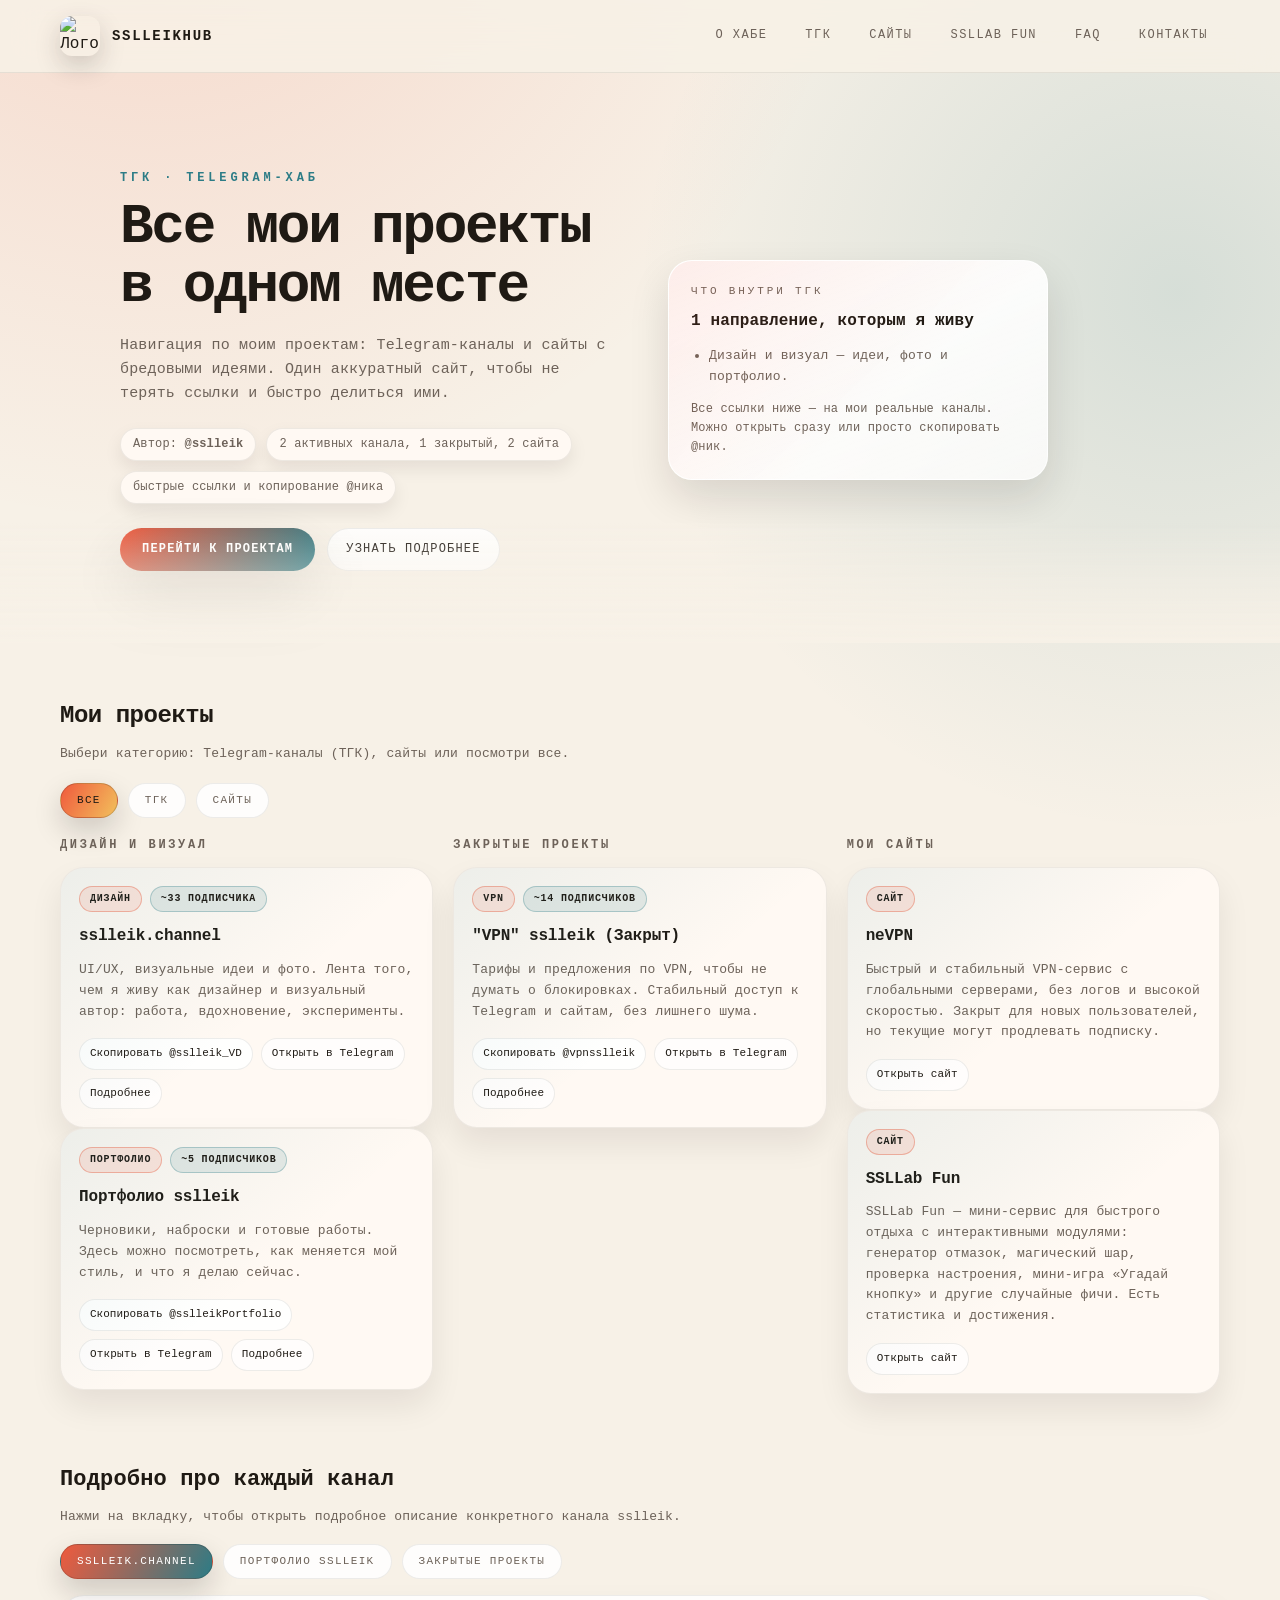
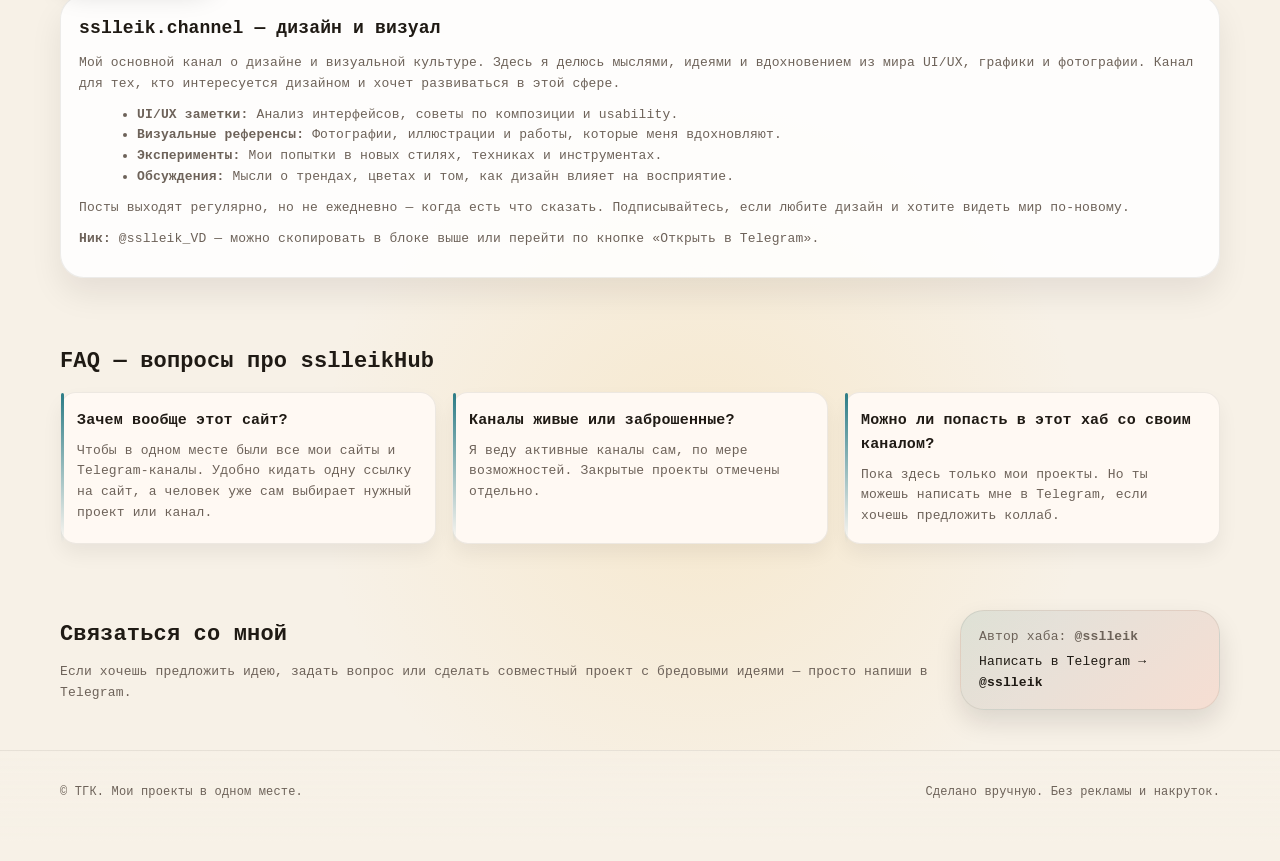
==== commit 62856cdf: "Add files via upload" ====
--- a/index.html
+++ b/index.html
@@ -18,7 +18,7 @@
   <header class="site-header">
     <div class="container header-inner">
       <a href="index.html" class="logo">
-        <span class="logo-mark">TGC</span>
+        <img class="logo-image" src="assets/sslleik-logo.png" alt="Логотип sslleik" width="40" height="40" />
         <span class="logo-text">sslleikHub</span>
       </a>
       <nav class="main-nav">
@@ -156,17 +156,17 @@
               </div>
             </article>
 
-            <article class="card">
-              <div class="card-header">
-                <span class="pill">Сайт</span>
-              </div>
-              <h4>SSLLab Fun</h4>
-              <p>
-                SSLLab Fun — мини-сервис для быстрого отдыха с интерактивными модулями: генератор отмазок, магический шар, проверка настроения, мини-игра «Угадай кнопку» и другие случайные фичи. Есть статистика и достижения.
-              </p>
-              <div class="card-footer">
-                <a href="https://sslleik.github.io/SSLLab-Fun/" target="_blank" rel="noopener noreferrer">Открыть сайт</a>
-              </div>
+            <article class="card">
+              <div class="card-header">
+                <span class="pill">Сайт</span>
+              </div>
+              <h4>SSLLab Fun</h4>
+              <p>
+                SSLLab Fun — мини-сервис для быстрого отдыха с интерактивными модулями: генератор отмазок, магический шар, проверка настроения, мини-игра «Угадай кнопку» и другие случайные фичи. Есть статистика и достижения.
+              </p>
+              <div class="card-footer">
+                <a href="https://sslleik.github.io/SSLLab-Fun/" target="_blank" rel="noopener noreferrer">Открыть сайт</a>
+              </div>
             </article>
           </div>
         </div>
--- a/styles.min.css
+++ b/styles.min.css
@@ -161,6 +161,15 @@
   gap: 12px;
 }
 
+.logo-image {
+  width: 40px;
+  height: 40px;
+  border-radius: 12px;
+  object-fit: contain;
+  box-shadow: 0 10px 26px rgba(23, 18, 14, 0.18);
+  flex-shrink: 0;
+}
+
 .logo-mark {
   width: 38px;
   height: 34px;
--- a/styles.min.css
+++ b/styles.min.css
@@ -161,6 +161,15 @@
   gap: 12px;
 }
 
+.logo-image {
+  width: 40px;
+  height: 40px;
+  border-radius: 12px;
+  object-fit: contain;
+  box-shadow: 0 10px 26px rgba(23, 18, 14, 0.18);
+  flex-shrink: 0;
+}
+
 .logo-mark {
   width: 38px;
   height: 34px;
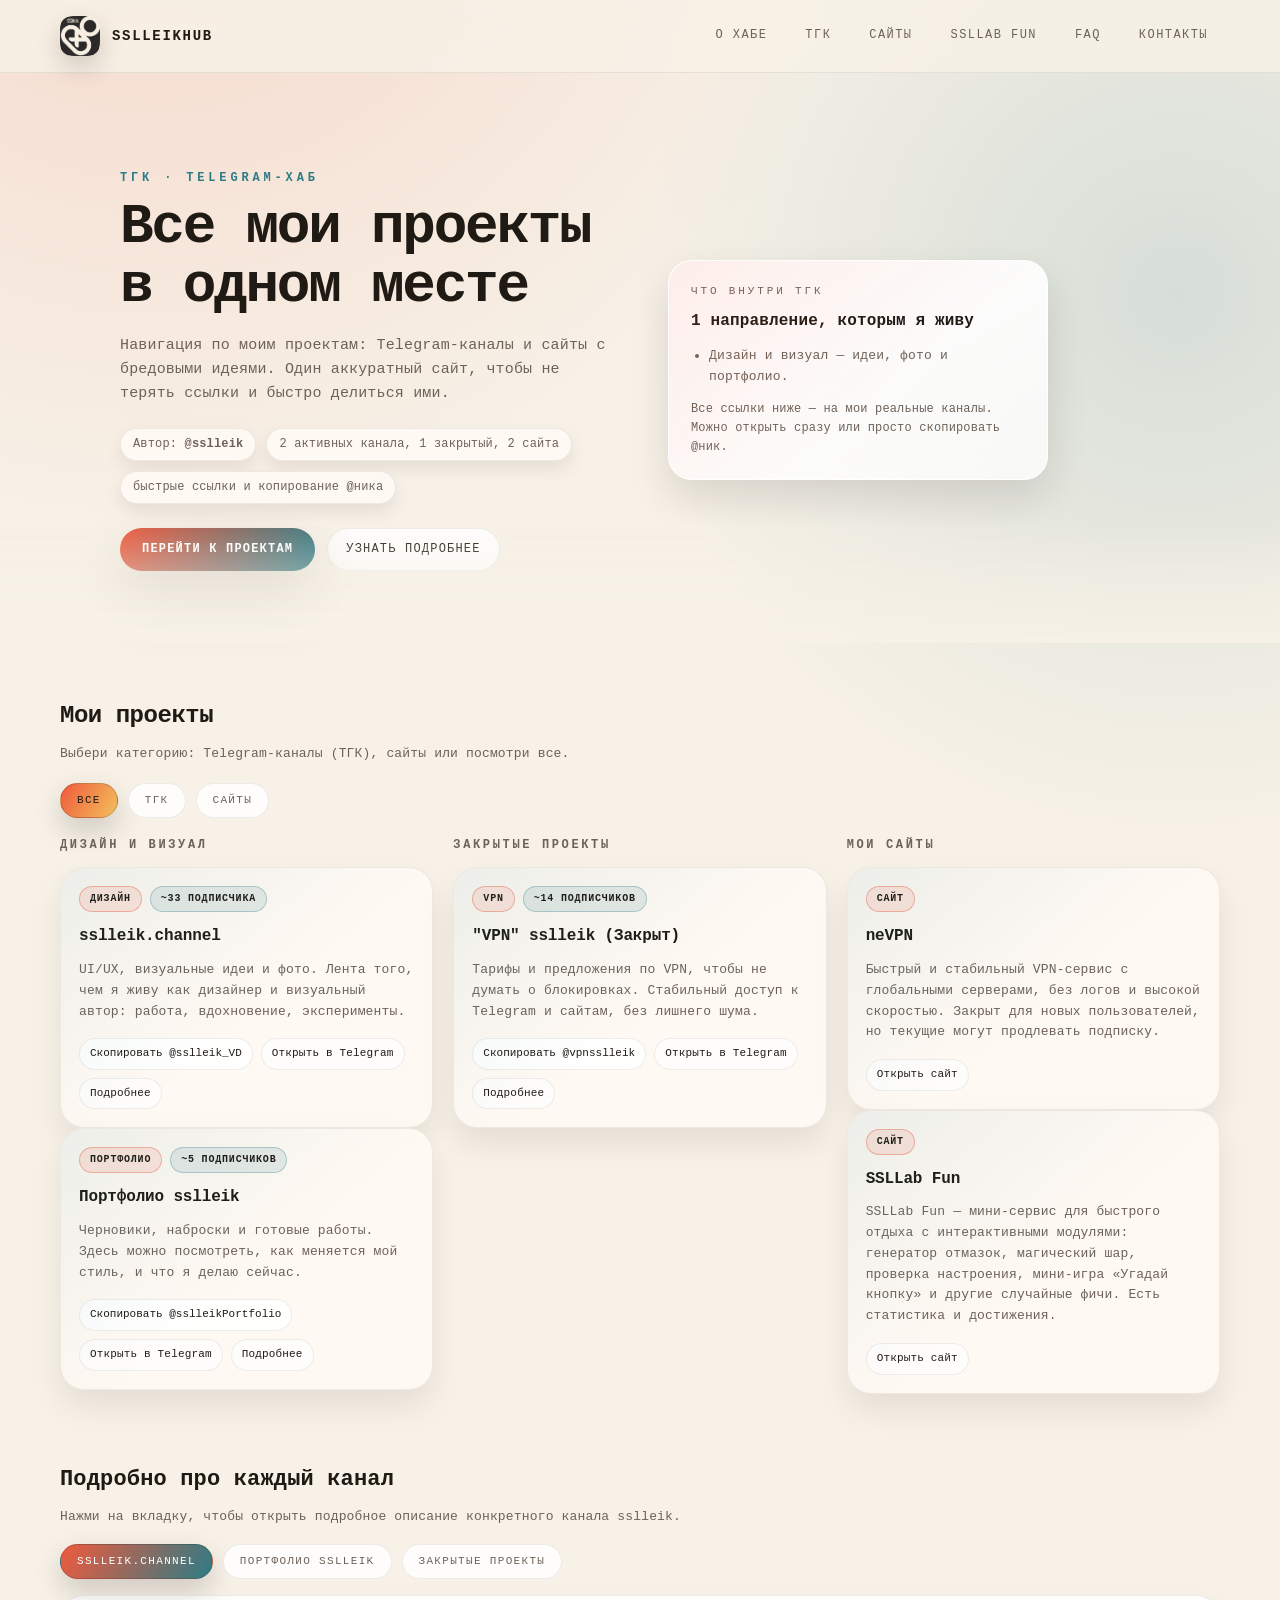
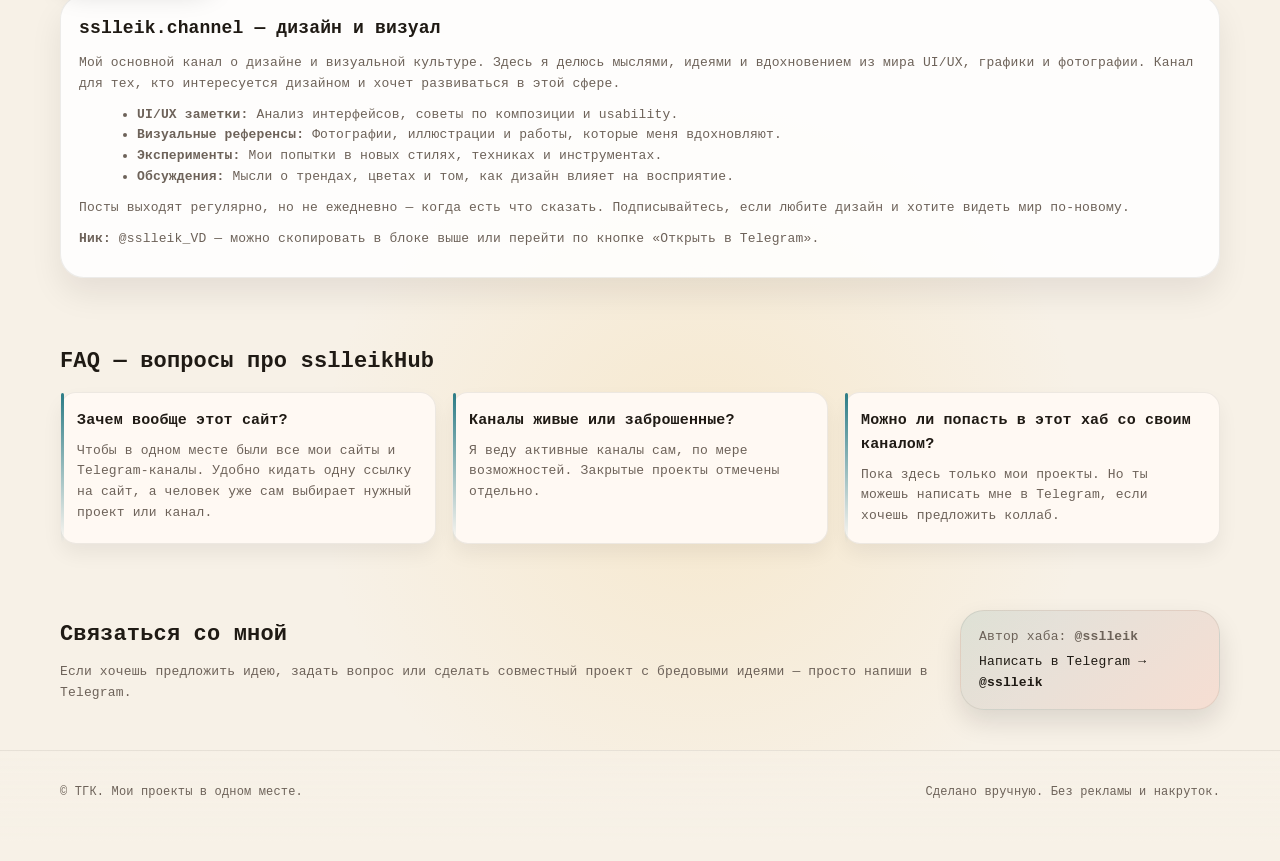
==== commit 6e6f01c8: "Add files via upload" ====
--- a/index.html
+++ b/index.html
@@ -18,7 +18,7 @@
   <header class="site-header">
     <div class="container header-inner">
       <a href="index.html" class="logo">
-        <img class="logo-image" src="assets/sslleik-logo.png" alt="Логотип sslleik" width="40" height="40" />
+        <img class="logo-image" src="sslleik-logo.png" alt="Логотип sslleik" width="40" height="40" />
         <span class="logo-text">sslleikHub</span>
       </a>
       <nav class="main-nav">
